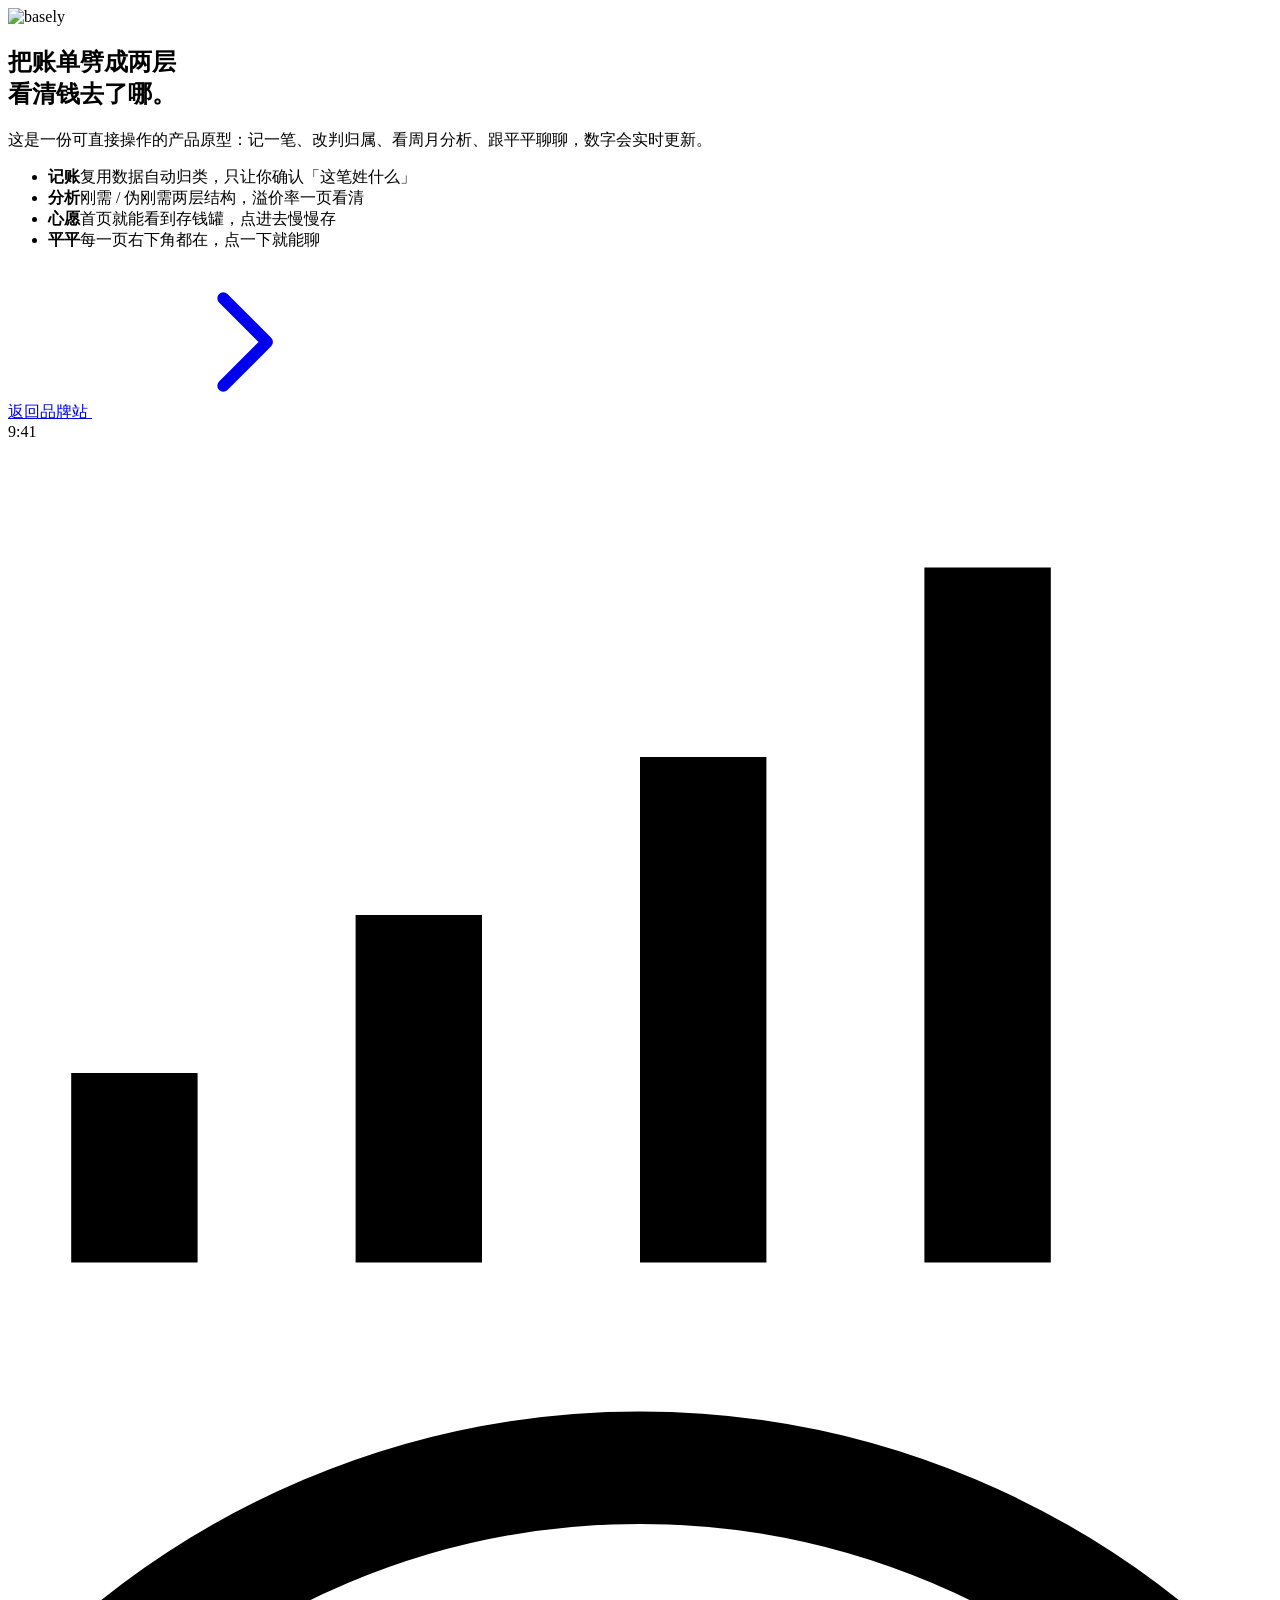
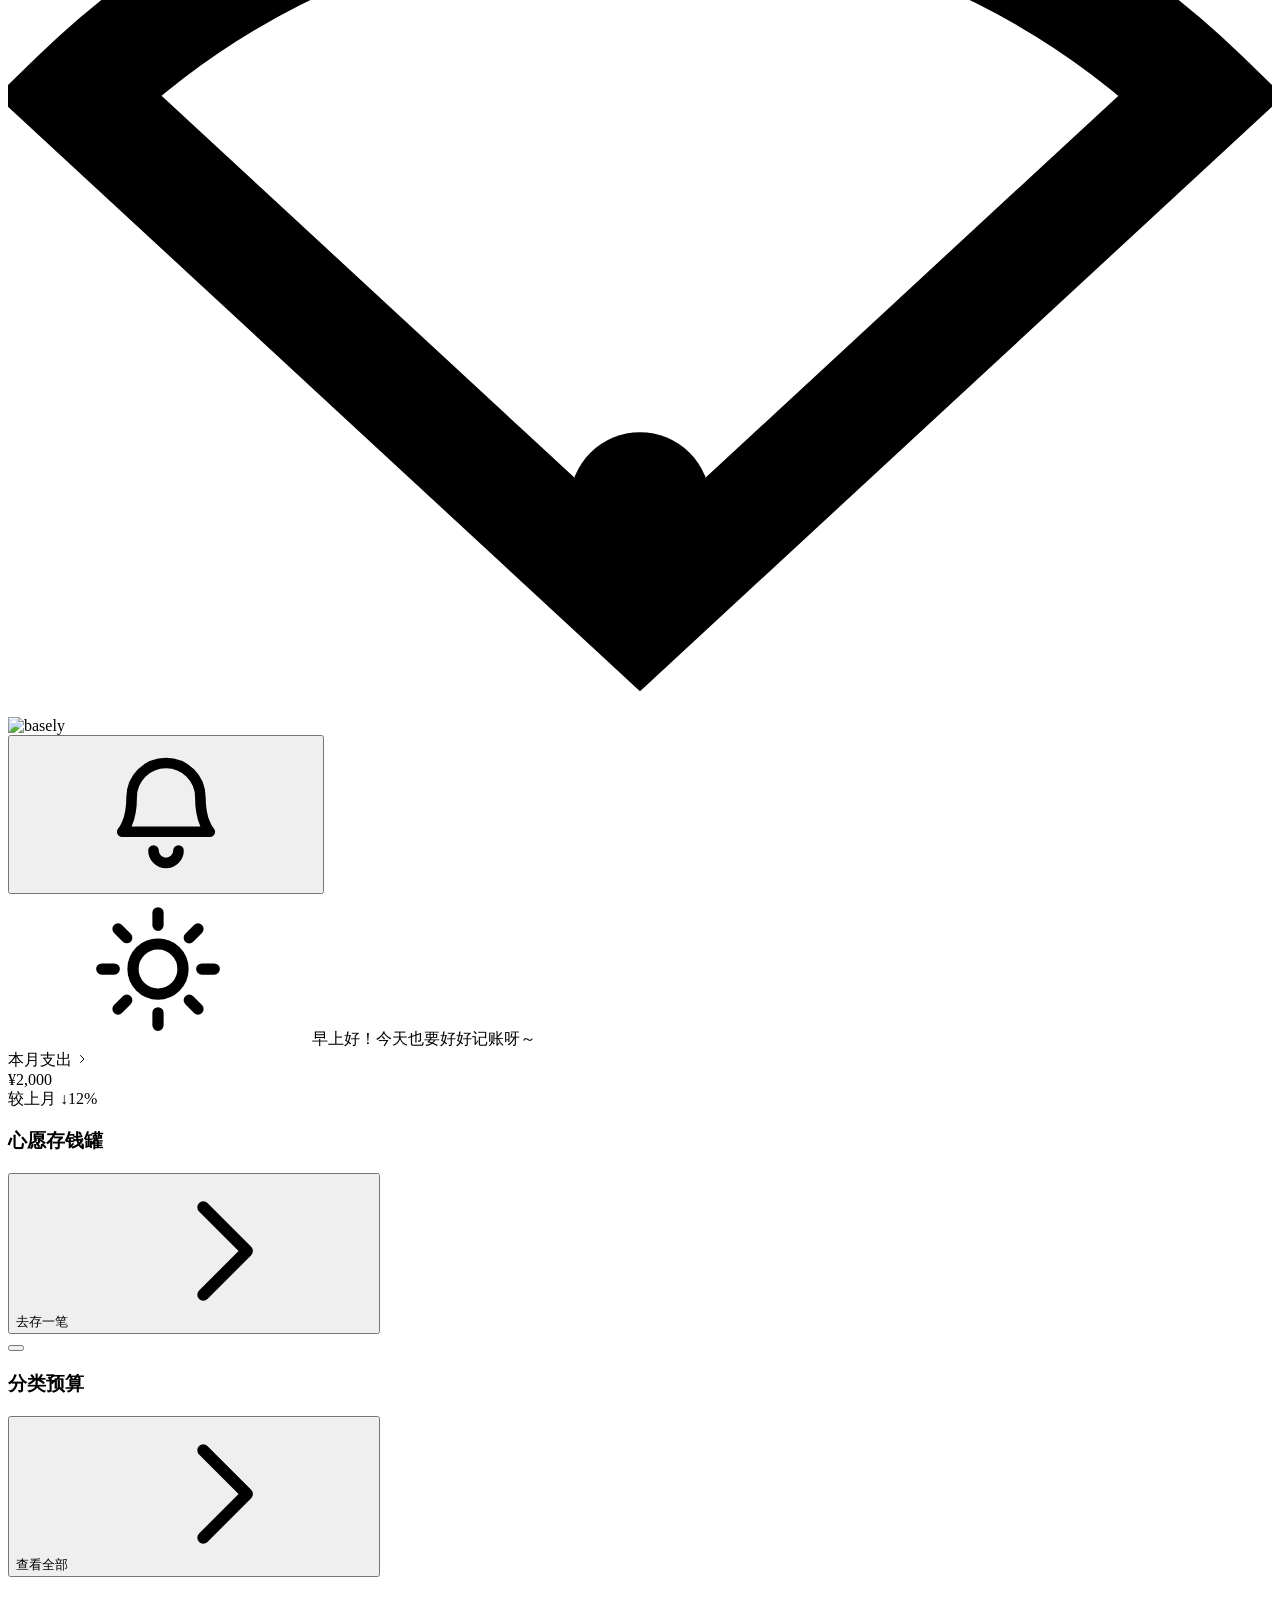
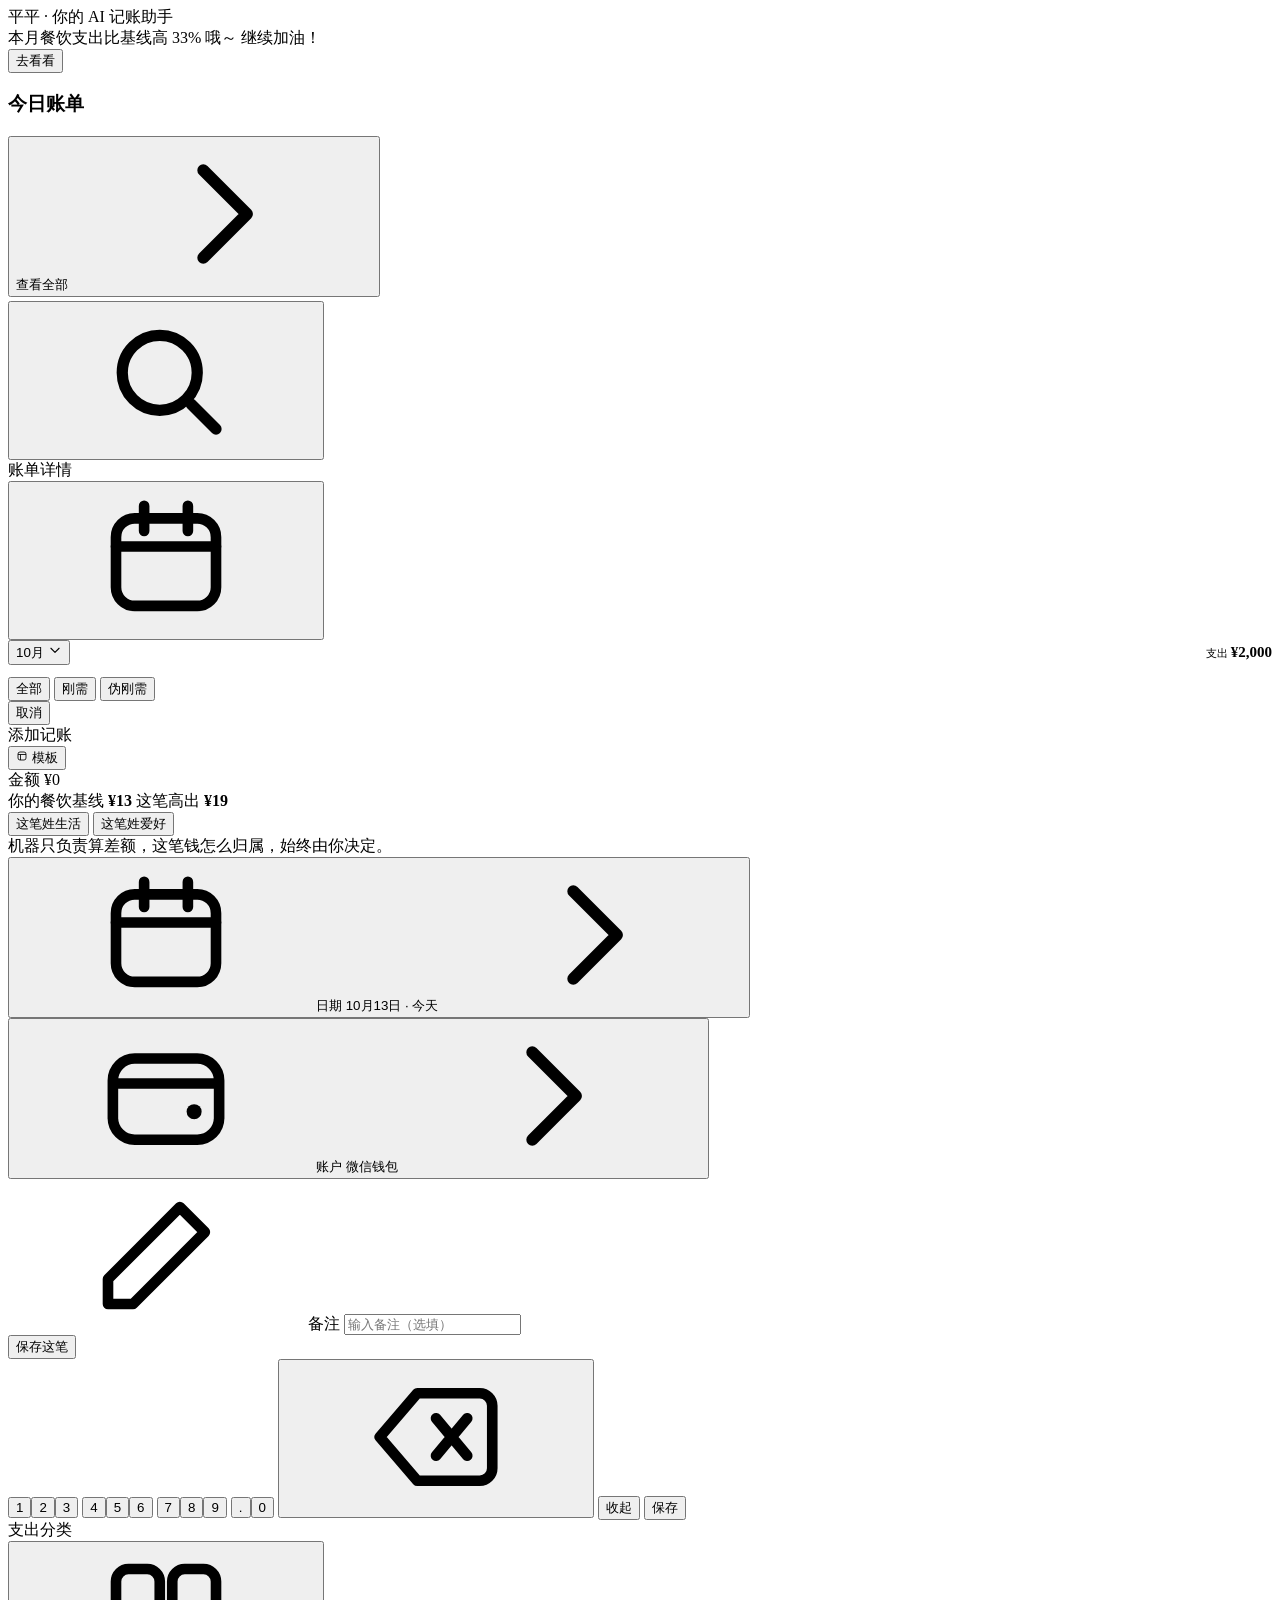
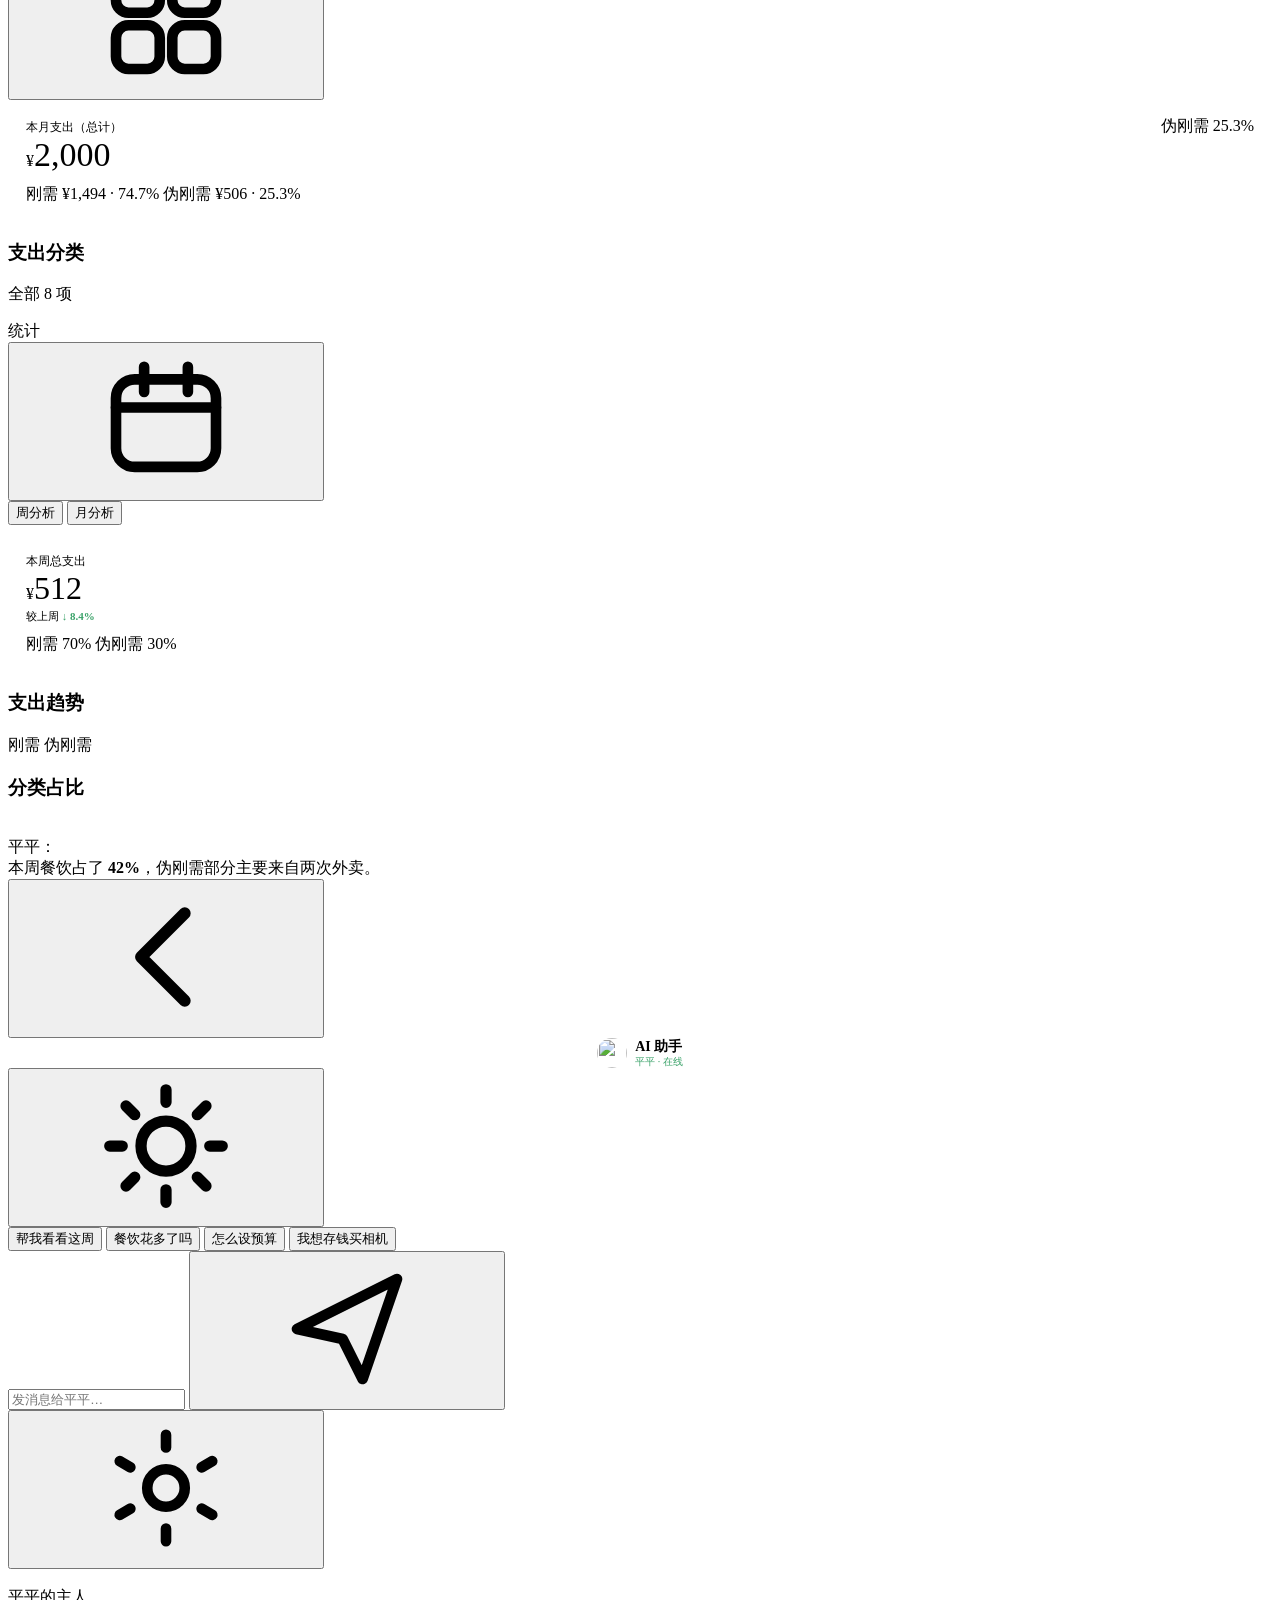
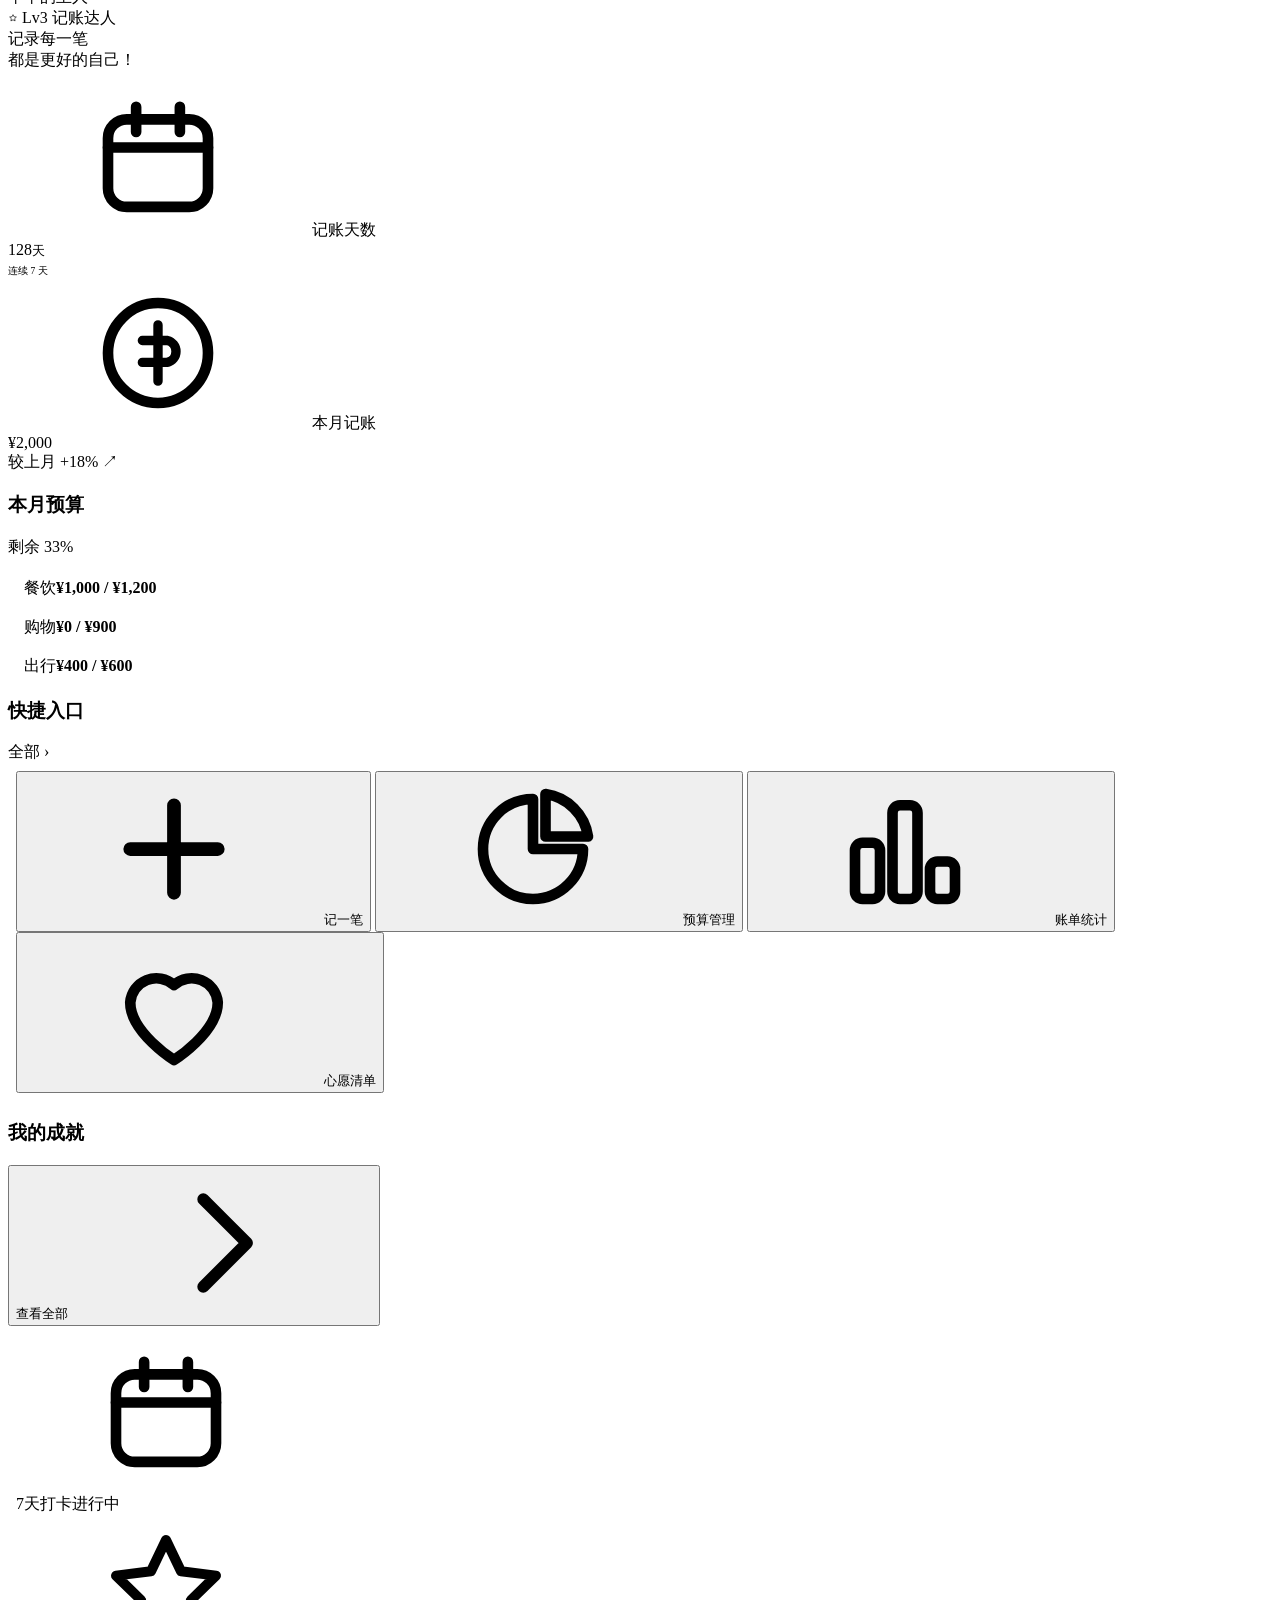
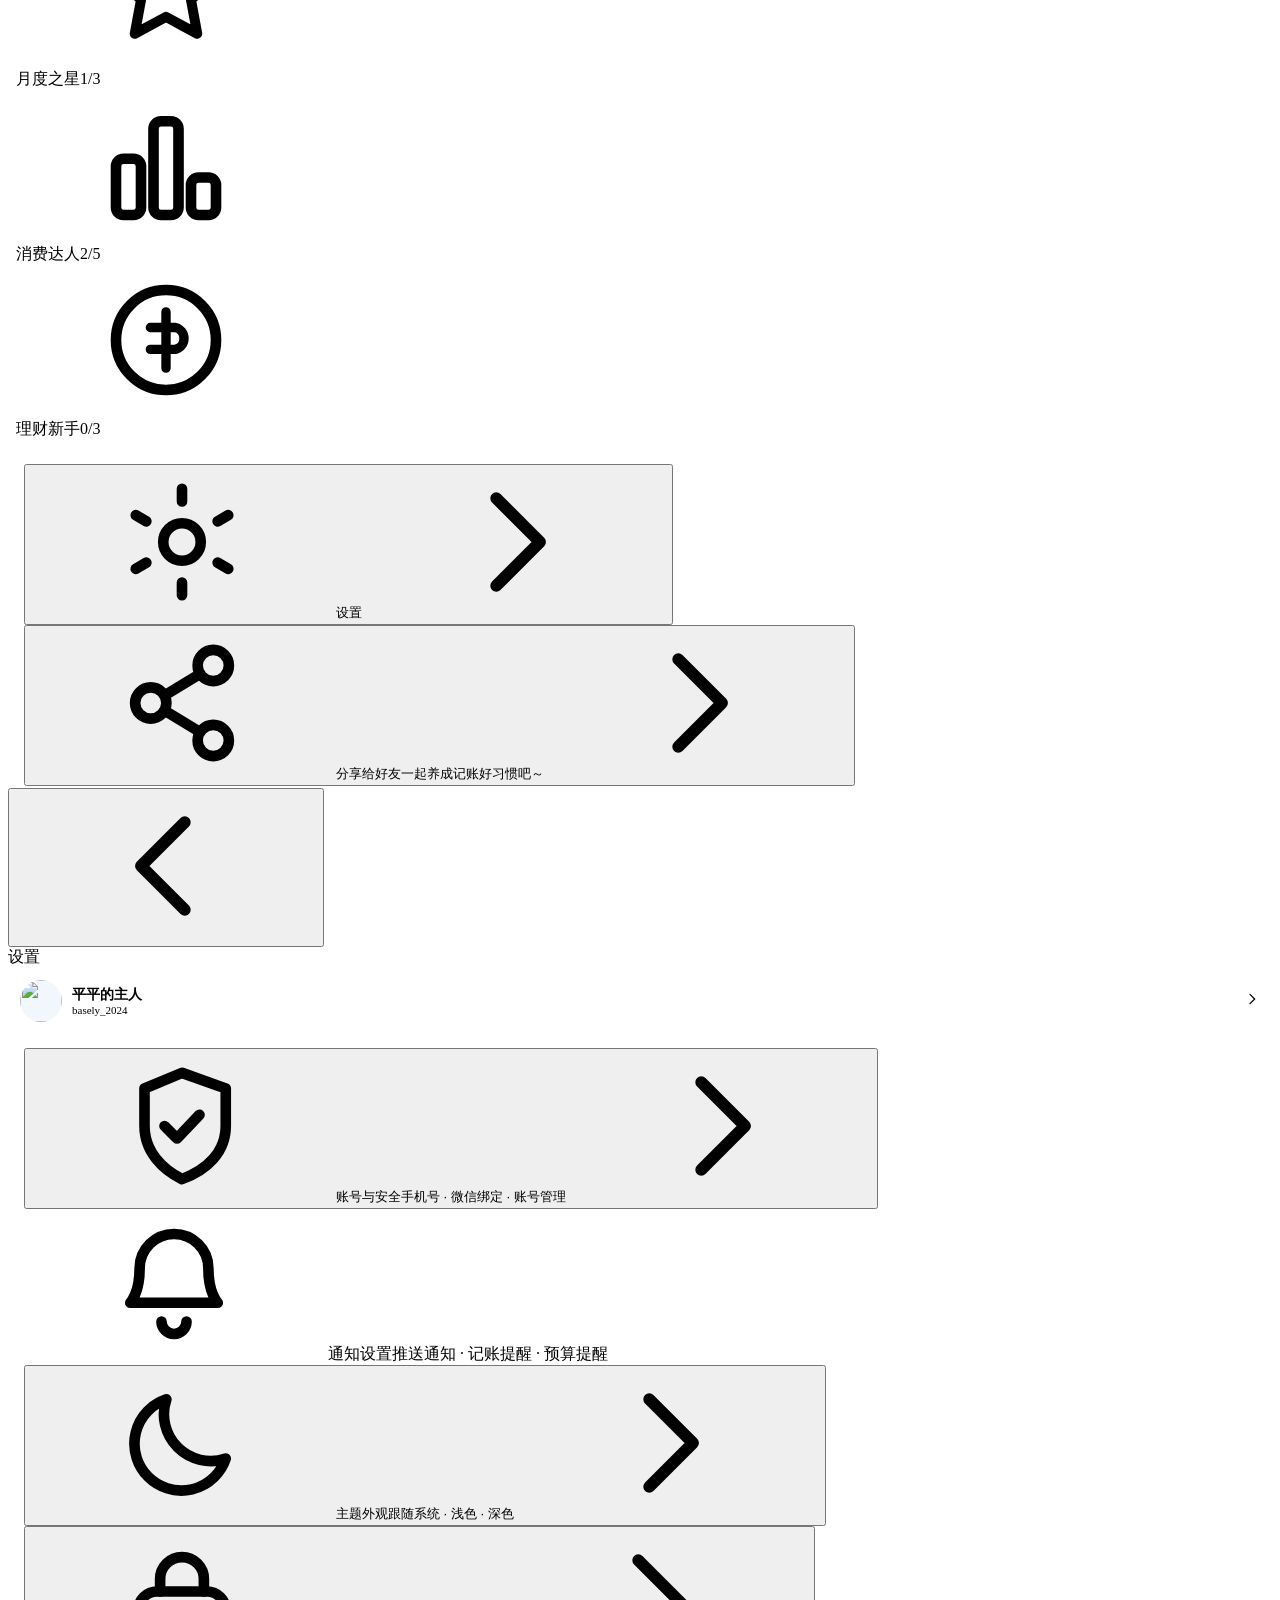
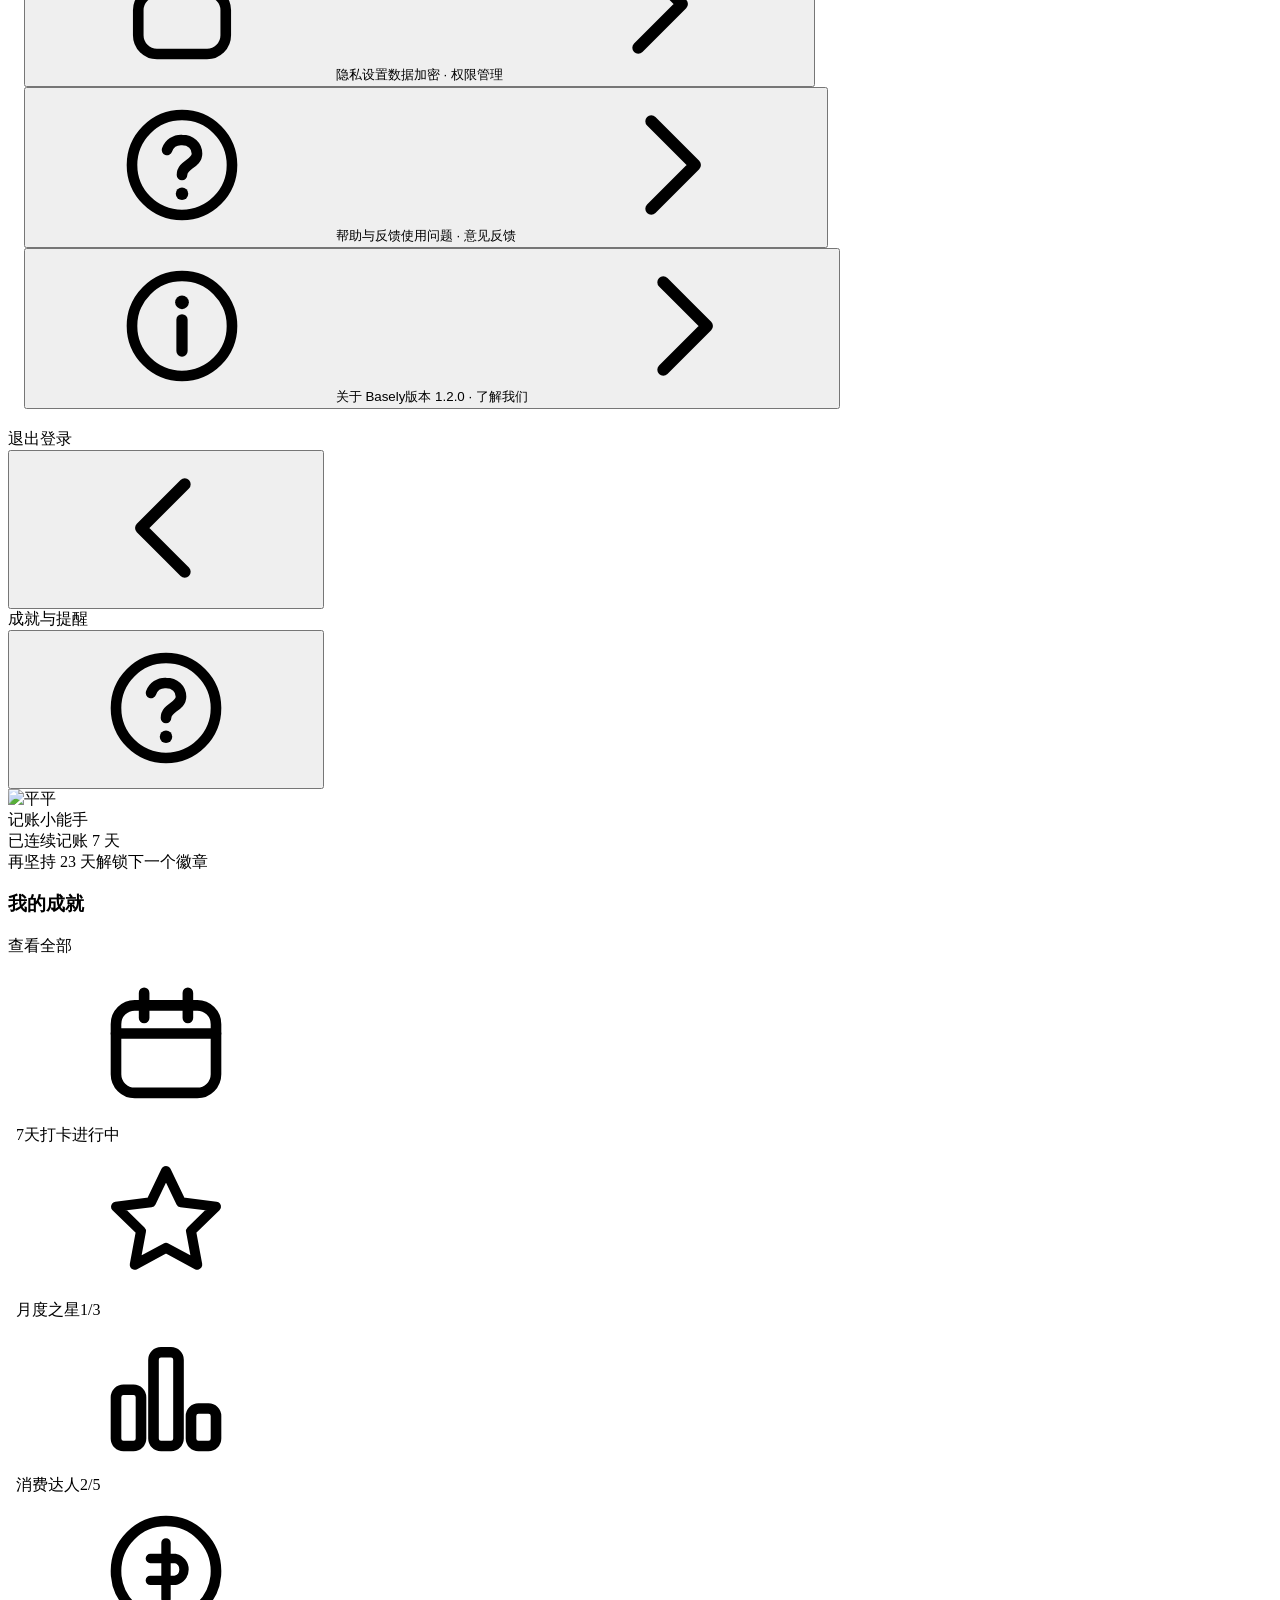
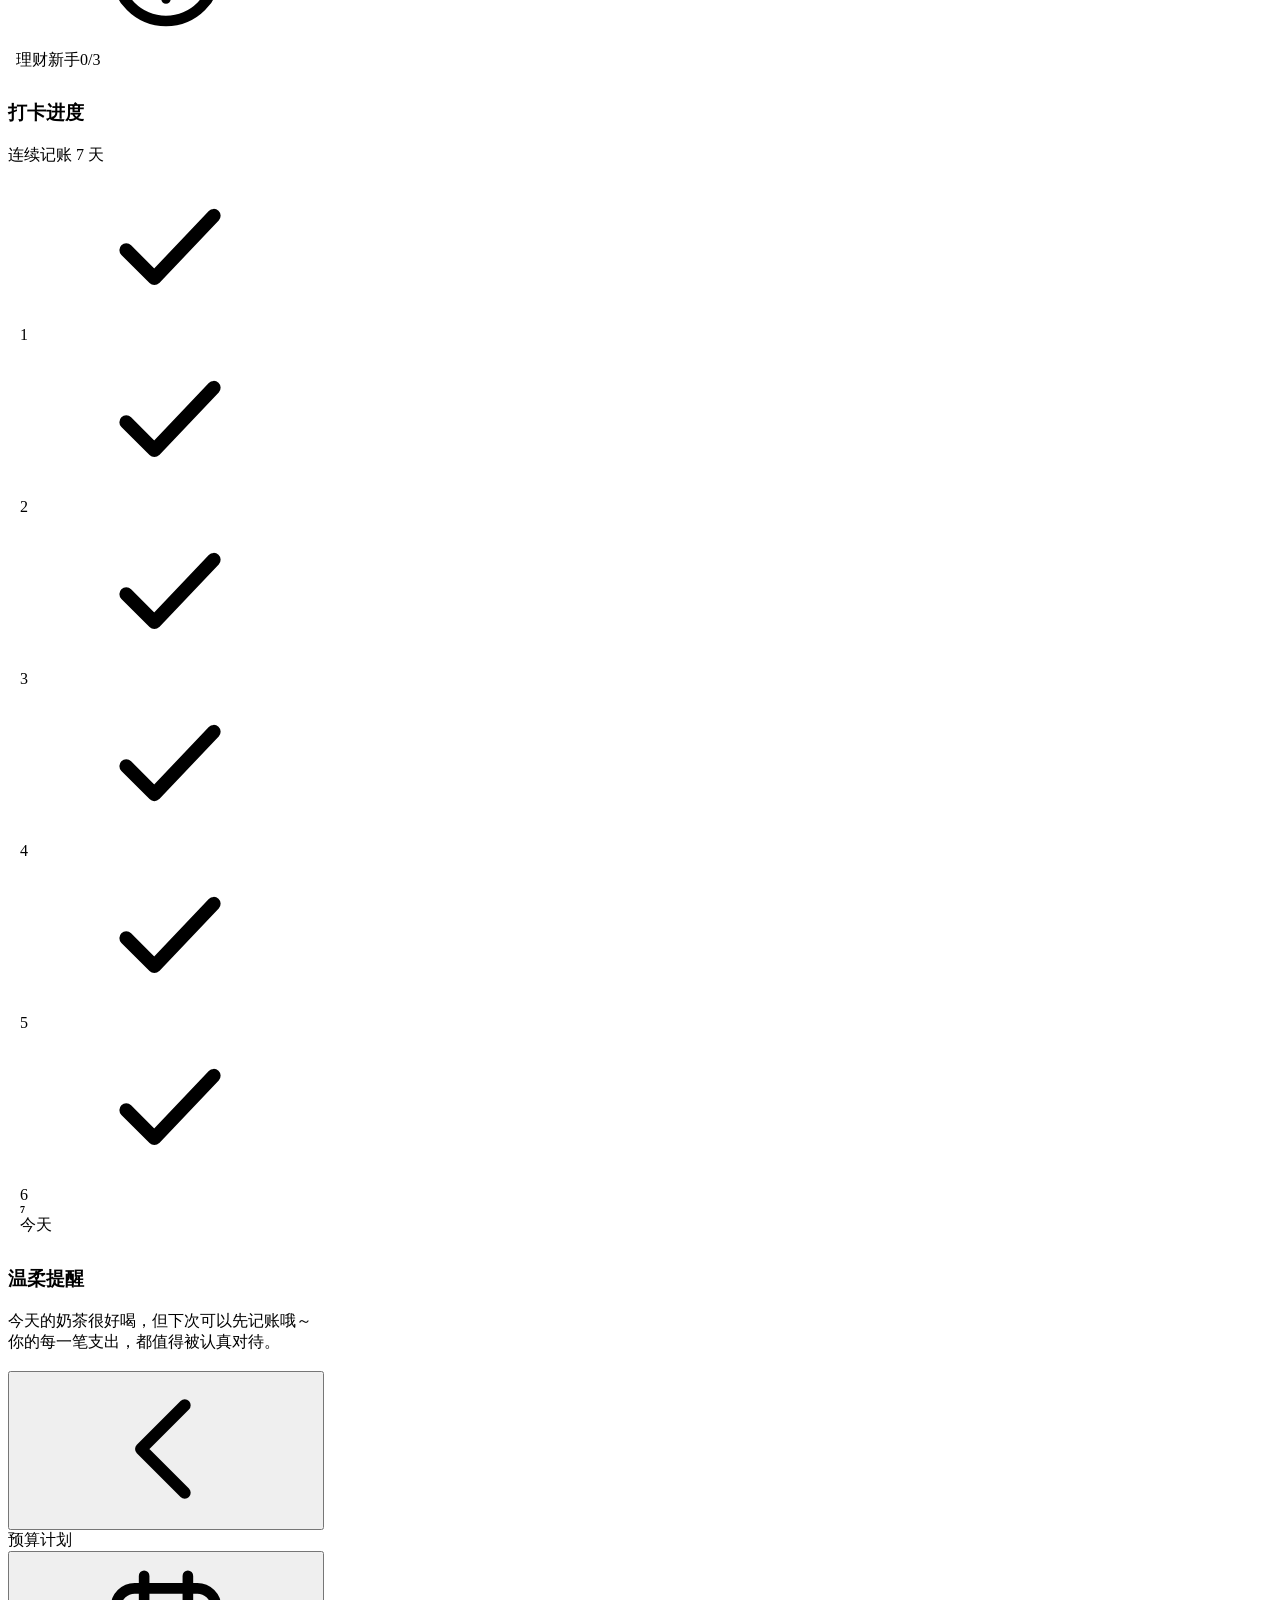
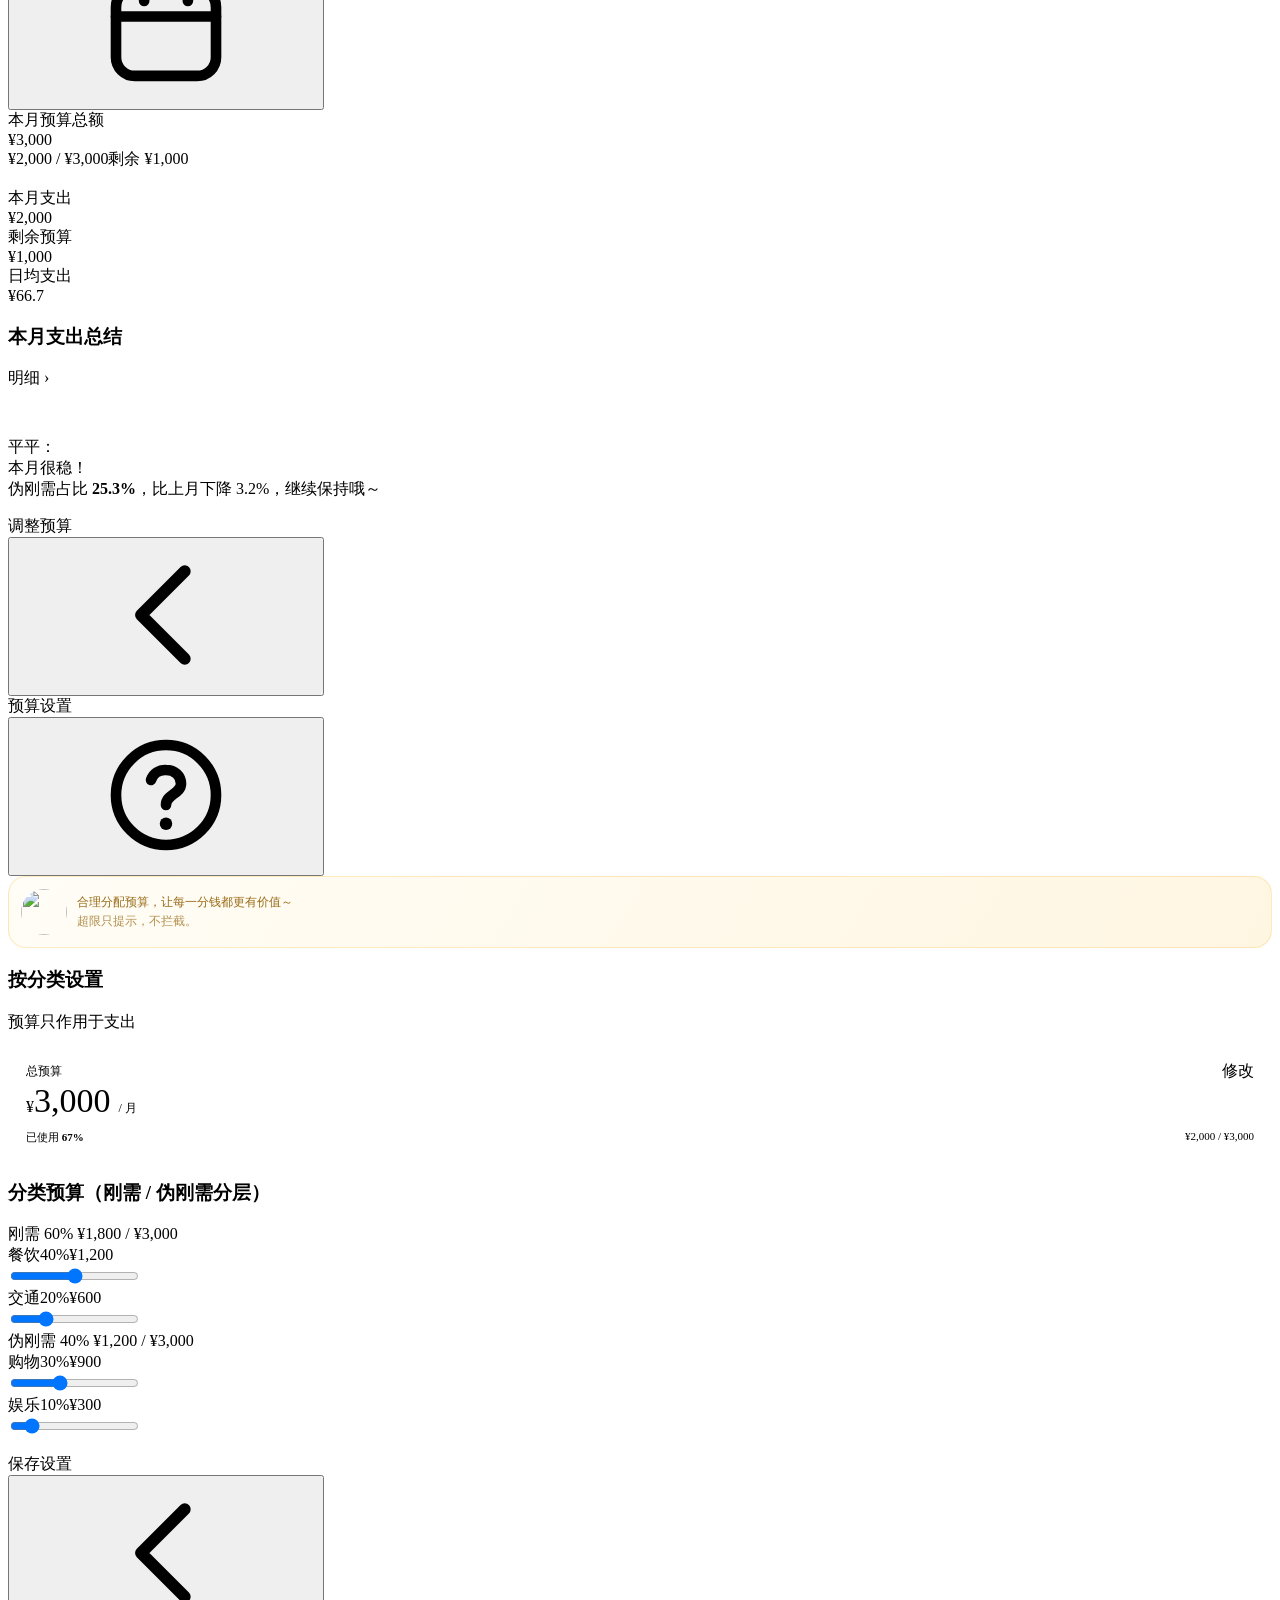
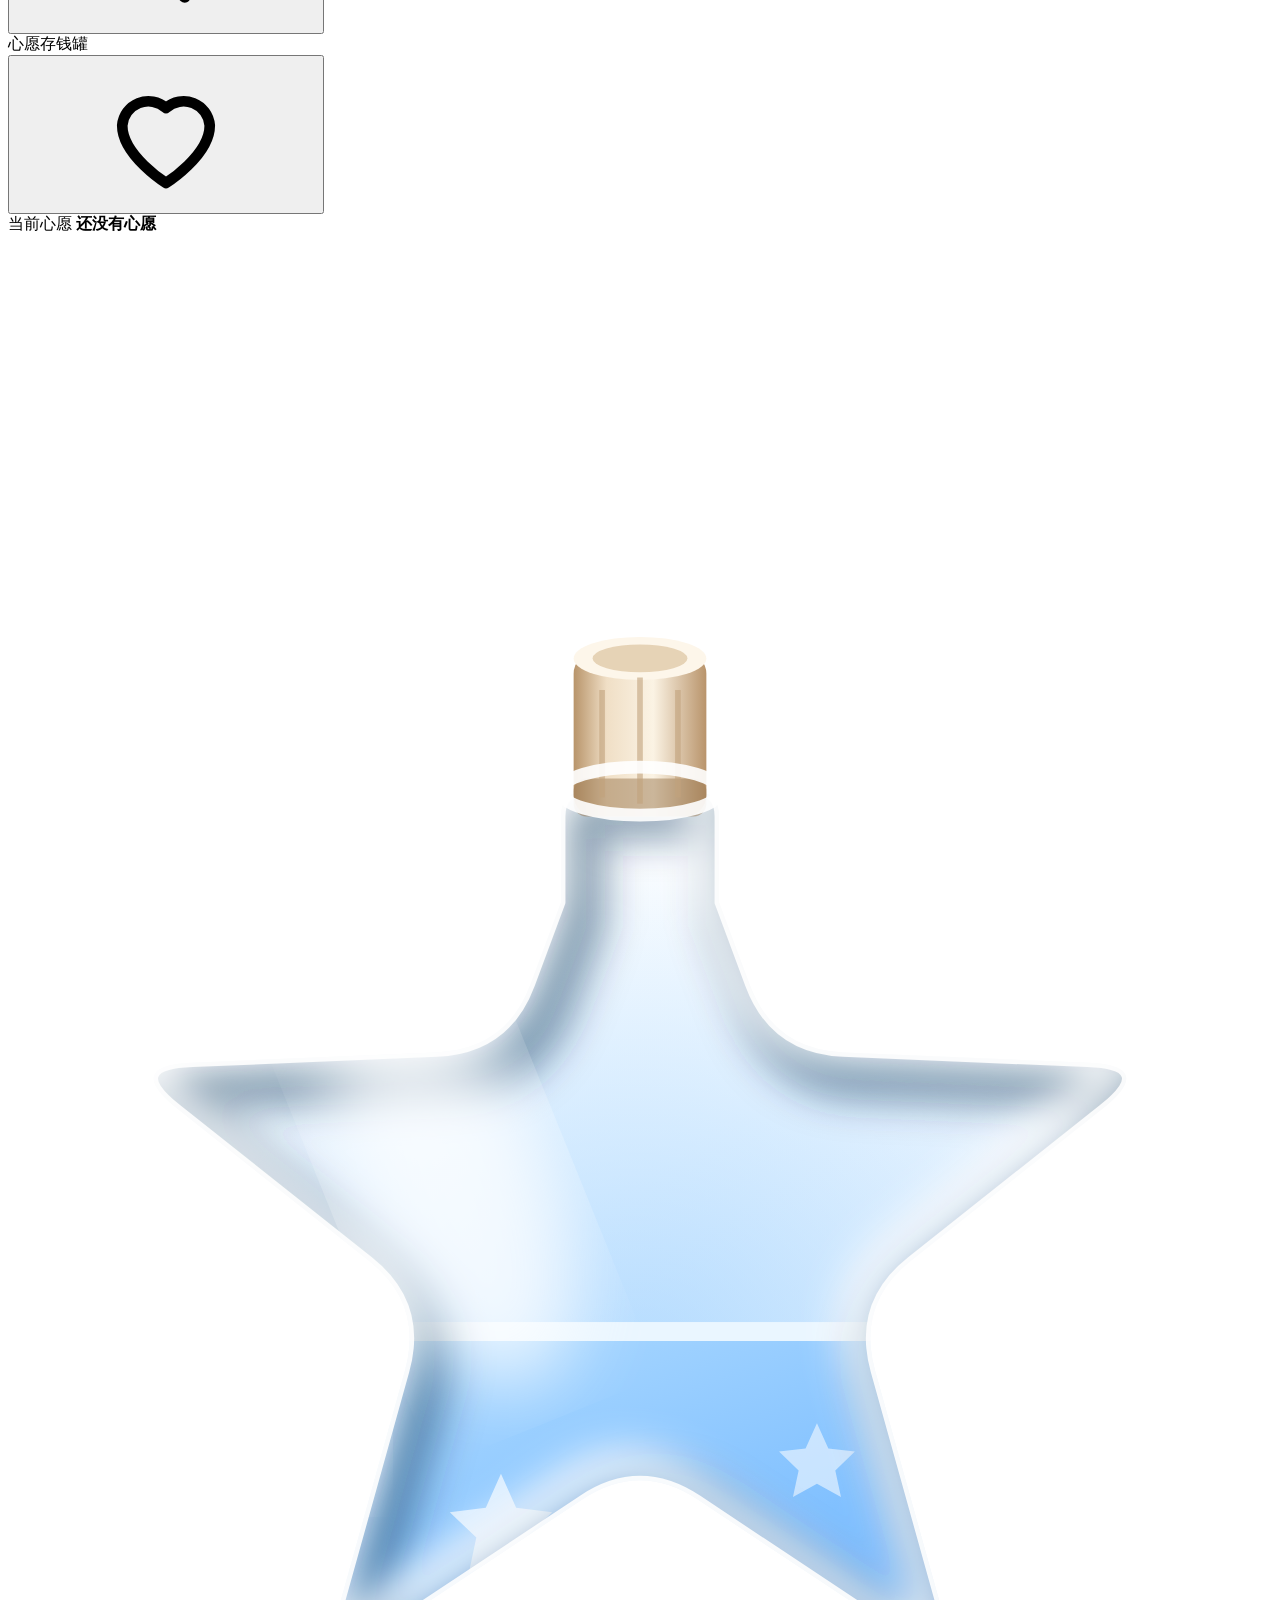
==== app.html @ 3eeb44ac "Add files via upload" ====
<!doctype html>
<html lang="zh-CN">
  <head>
    <meta charset="utf-8" />
    <meta name="viewport" content="width=device-width, initial-scale=1, viewport-fit=cover" />
    <title>Basely 基线 · App 原型</title>
    <meta name="description" content="基线 Basely —— 一款把日常开销劈成两层的辅助记账 App。为生活付费，为热爱认账。" />
    <link rel="icon" href="assets/img/favicon.png" />
    <link rel="apple-touch-icon" href="assets/img/app-icon-180.png" />
    <link rel="stylesheet" href="assets/css/tokens.css?v=13" />
    <link rel="stylesheet" href="assets/css/app.css?v=13" />
  </head>
  <body class="app-page">
    <!-- ============================== icon sprite ============================== -->
    <svg width="0" height="0" style="position: absolute" aria-hidden="true">
      <defs>
        <symbol id="i-home" viewBox="0 0 24 24"><path d="M4 10.5 12 4l8 6.5V19a1.5 1.5 0 0 1-1.5 1.5h-13A1.5 1.5 0 0 1 4 19z" fill="none" stroke="currentColor" stroke-width="1.7" stroke-linecap="round" stroke-linejoin="round"/></symbol>
        <symbol id="i-list" viewBox="0 0 24 24"><path d="M7 6h13M7 12h13M7 18h13" fill="none" stroke="currentColor" stroke-width="1.7" stroke-linecap="round"/><circle cx="4" cy="6" r="1.2" fill="currentColor"/><circle cx="4" cy="12" r="1.2" fill="currentColor"/><circle cx="4" cy="18" r="1.2" fill="currentColor"/></symbol>
        <symbol id="i-plus" viewBox="0 0 24 24"><path d="M12 5v14M5 12h14" fill="none" stroke="currentColor" stroke-width="2.2" stroke-linecap="round"/></symbol>
        <symbol id="i-chart" viewBox="0 0 24 24"><path d="M5 20V11M12 20V5M19 20v-6" fill="none" stroke="currentColor" stroke-width="1.9" stroke-linecap="round"/></symbol>
        <symbol id="i-user" viewBox="0 0 24 24"><circle cx="12" cy="8" r="3.6" fill="none" stroke="currentColor" stroke-width="1.7"/><path d="M4.8 20c1.1-3.6 3.8-5.4 7.2-5.4s6.1 1.8 7.2 5.4" fill="none" stroke="currentColor" stroke-width="1.7" stroke-linecap="round"/></symbol>
        <symbol id="i-bell" viewBox="0 0 24 24"><path d="M6.5 9.5a5.5 5.5 0 0 1 11 0c0 4 1.5 5.5 1.5 5.5H5s1.5-1.5 1.5-5.5Z" fill="none" stroke="currentColor" stroke-width="1.7" stroke-linejoin="round"/><path d="M10 18a2 2 0 0 0 4 0" fill="none" stroke="currentColor" stroke-width="1.7" stroke-linecap="round"/></symbol>
        <symbol id="i-settings" viewBox="0 0 24 24"><circle cx="12" cy="12" r="3" fill="none" stroke="currentColor" stroke-width="1.7"/><path d="M12 3.5v2M12 18.5v2M4.6 7.7l1.7 1M17.7 15.3l1.7 1M4.6 16.3l1.7-1M17.7 8.7l1.7-1" fill="none" stroke="currentColor" stroke-width="1.7" stroke-linecap="round"/></symbol>
        <symbol id="i-calendar" viewBox="0 0 24 24"><rect x="4" y="5.5" width="16" height="14" rx="3" fill="none" stroke="currentColor" stroke-width="1.7"/><path d="M4 10h16M8.5 3.5v4M15.5 3.5v4" fill="none" stroke="currentColor" stroke-width="1.7" stroke-linecap="round"/></symbol>
        <symbol id="i-search" viewBox="0 0 24 24"><circle cx="11" cy="11" r="6" fill="none" stroke="currentColor" stroke-width="1.8"/><path d="m16 16 4 4" fill="none" stroke="currentColor" stroke-width="1.8" stroke-linecap="round"/></symbol>
        <symbol id="i-chevron-right" viewBox="0 0 24 24"><path d="m9 5 7 7-7 7" fill="none" stroke="currentColor" stroke-width="1.9" stroke-linecap="round" stroke-linejoin="round"/></symbol>
        <symbol id="i-chevron-left" viewBox="0 0 24 24"><path d="m15 5-7 7 7 7" fill="none" stroke="currentColor" stroke-width="1.9" stroke-linecap="round" stroke-linejoin="round"/></symbol>
        <symbol id="i-chevron-down" viewBox="0 0 24 24"><path d="m5 9 7 7 7-7" fill="none" stroke="currentColor" stroke-width="1.9" stroke-linecap="round" stroke-linejoin="round"/></symbol>
        <symbol id="i-check" viewBox="0 0 24 24"><path d="m5 12.5 4.5 4.5L19 7" fill="none" stroke="currentColor" stroke-width="2.2" stroke-linecap="round" stroke-linejoin="round"/></symbol>
        <symbol id="i-close" viewBox="0 0 24 24"><path d="M6 6l12 12M18 6 6 18" fill="none" stroke="currentColor" stroke-width="2" stroke-linecap="round"/></symbol>
        <symbol id="i-backspace" viewBox="0 0 24 24"><path d="M9 5h10a2 2 0 0 1 2 2v10a2 2 0 0 1-2 2H9l-6-7 6-7Z" fill="none" stroke="currentColor" stroke-width="1.7" stroke-linejoin="round"/><path d="m12 9 5 6M17 9l-5 6" fill="none" stroke="currentColor" stroke-width="1.7" stroke-linecap="round"/></symbol>
        <symbol id="i-send" viewBox="0 0 24 24"><path d="M4 12 20 4l-5.5 16-3.2-6.4L4 12Z" fill="none" stroke="currentColor" stroke-width="1.7" stroke-linejoin="round"/></symbol>
        <symbol id="i-sun" viewBox="0 0 24 24"><circle cx="12" cy="12" r="4" fill="none" stroke="currentColor" stroke-width="1.8"/><path d="M12 3v2M12 19v2M3 12h2M19 12h2M5.6 5.6l1.4 1.4M17 17l1.4 1.4M5.6 18.4 7 17M17 7l1.4-1.4" fill="none" stroke="currentColor" stroke-width="1.8" stroke-linecap="round"/></symbol>
        <symbol id="i-star" viewBox="0 0 24 24"><path d="m12 4 2.4 5 5.6.7-4 3.9 1 5.4-5-2.7-5 2.7 1-5.4-4-3.9L9.6 9 12 4Z" fill="none" stroke="currentColor" stroke-width="1.6" stroke-linejoin="round"/></symbol>
        <symbol id="i-pen" viewBox="0 0 24 24"><path d="M15.5 4.5 19.5 8.5 8 20H4v-4L15.5 4.5Z" fill="none" stroke="currentColor" stroke-width="1.7" stroke-linejoin="round"/></symbol>
        <symbol id="i-pie" viewBox="0 0 24 24"><path d="M12 4a8 8 0 1 0 8 8h-8V4Z" fill="none" stroke="currentColor" stroke-width="1.7" stroke-linejoin="round"/><path d="M14 3.2A8 8 0 0 1 20.8 10H14V3.2Z" fill="none" stroke="currentColor" stroke-width="1.7" stroke-linejoin="round"/></symbol>
        <symbol id="i-bars" viewBox="0 0 24 24"><rect x="4" y="11" width="4" height="9" rx="1.2" fill="none" stroke="currentColor" stroke-width="1.7"/><rect x="10" y="5" width="4" height="15" rx="1.2" fill="none" stroke="currentColor" stroke-width="1.7"/><rect x="16" y="14" width="4" height="6" rx="1.2" fill="none" stroke="currentColor" stroke-width="1.7"/></symbol>
        <symbol id="i-heart" viewBox="0 0 24 24"><path d="M12 20s-7-4.4-7-9.2A4.2 4.2 0 0 1 12 8a4.2 4.2 0 0 1 7 2.8C19 15.6 12 20 12 20Z" fill="none" stroke="currentColor" stroke-width="1.7" stroke-linejoin="round"/></symbol>
        <symbol id="i-target" viewBox="0 0 24 24"><circle cx="12" cy="12" r="8" fill="none" stroke="currentColor" stroke-width="1.7"/><circle cx="12" cy="12" r="4" fill="none" stroke="currentColor" stroke-width="1.7"/><circle cx="12" cy="12" r="1" fill="currentColor"/></symbol>
        <symbol id="i-wallet" viewBox="0 0 24 24"><rect x="3.5" y="6" width="17" height="13" rx="3.5" fill="none" stroke="currentColor" stroke-width="1.7"/><path d="M3.5 10h17" fill="none" stroke="currentColor" stroke-width="1.7"/><circle cx="16.5" cy="14.5" r="1.2" fill="currentColor"/></symbol>
        <symbol id="i-sparkle" viewBox="0 0 24 24"><path d="M12 3.5 13.5 9l5.5 1.5-5.5 1.5L12 17.5 10.5 12 5 10.5 10.5 9 12 3.5Z" fill="none" stroke="currentColor" stroke-width="1.6" stroke-linejoin="round"/></symbol>
        <symbol id="i-shield" viewBox="0 0 24 24"><path d="M12 3.5 19 6v6c0 4.2-3 7-7 8.5C9 19 6 16.2 6 12V6l6-2.5Z" fill="none" stroke="currentColor" stroke-width="1.7" stroke-linejoin="round"/><path d="m9.2 12 2 2 3.6-3.8" fill="none" stroke="currentColor" stroke-width="1.7" stroke-linecap="round" stroke-linejoin="round"/></symbol>
        <symbol id="i-share" viewBox="0 0 24 24"><circle cx="17" cy="6" r="2.5" fill="none" stroke="currentColor" stroke-width="1.7"/><circle cx="7" cy="12" r="2.5" fill="none" stroke="currentColor" stroke-width="1.7"/><circle cx="17" cy="18" r="2.5" fill="none" stroke="currentColor" stroke-width="1.7"/><path d="m9.2 10.8 5.6-3.4M9.2 13.2l5.6 3.4" fill="none" stroke="currentColor" stroke-width="1.7" stroke-linecap="round"/></symbol>
        <symbol id="i-help" viewBox="0 0 24 24"><circle cx="12" cy="12" r="8" fill="none" stroke="currentColor" stroke-width="1.7"/><path d="M9.6 9.6A2.4 2.4 0 0 1 12 8c1.4 0 2.4.9 2.4 2.2 0 1.6-2.4 1.7-2.4 3.4" fill="none" stroke="currentColor" stroke-width="1.7" stroke-linecap="round"/><circle cx="12" cy="16.6" r="1" fill="currentColor"/></symbol>
        <symbol id="i-info" viewBox="0 0 24 24"><circle cx="12" cy="12" r="8" fill="none" stroke="currentColor" stroke-width="1.7"/><path d="M12 11v5" fill="none" stroke="currentColor" stroke-width="1.8" stroke-linecap="round"/><circle cx="12" cy="8.2" r="1.1" fill="currentColor"/></symbol>
        <symbol id="i-moon" viewBox="0 0 24 24"><path d="M19 14.5A7.5 7.5 0 0 1 9.5 5a7.5 7.5 0 1 0 9.5 9.5Z" fill="none" stroke="currentColor" stroke-width="1.7" stroke-linejoin="round"/></symbol>
        <symbol id="i-lock" viewBox="0 0 24 24"><rect x="5" y="10" width="14" height="10" rx="3" fill="none" stroke="currentColor" stroke-width="1.7"/><path d="M8.5 10V8a3.5 3.5 0 0 1 7 0v2" fill="none" stroke="currentColor" stroke-width="1.7" stroke-linecap="round"/></symbol>
        <symbol id="i-logout" viewBox="0 0 24 24"><path d="M14 5H7a2 2 0 0 0-2 2v10a2 2 0 0 0 2 2h7" fill="none" stroke="currentColor" stroke-width="1.7" stroke-linecap="round"/><path d="M17 8.5 20.5 12 17 15.5M11 12h9.5" fill="none" stroke="currentColor" stroke-width="1.7" stroke-linecap="round" stroke-linejoin="round"/></symbol>
        <symbol id="i-trophy" viewBox="0 0 24 24"><path d="M8 4h8v4a4 4 0 0 1-8 0V4Z" fill="none" stroke="currentColor" stroke-width="1.7" stroke-linejoin="round"/><path d="M8 5H5.5v1.5A3.5 3.5 0 0 0 9 10M16 5h2.5v1.5A3.5 3.5 0 0 1 15 10M12 12v5M8.5 20h7l-.8-2.5h-5.4L8.5 20Z" fill="none" stroke="currentColor" stroke-width="1.7" stroke-linecap="round" stroke-linejoin="round"/></symbol>
        <symbol id="i-flame" viewBox="0 0 24 24"><path d="M12 3s5 4 5 9a5 5 0 0 1-10 0c0-2 1-3.5 2-4.5 0 2 1 3 2 3s1-4 1-7.5Z" fill="none" stroke="currentColor" stroke-width="1.7" stroke-linejoin="round"/></symbol>
        <symbol id="i-coin" viewBox="0 0 24 24"><circle cx="12" cy="12" r="8" fill="none" stroke="currentColor" stroke-width="1.7"/><path d="M12 7.5v9M9.5 10h4a1.8 1.8 0 0 1 0 3.5h-4M9.5 13.5h4" fill="none" stroke="currentColor" stroke-width="1.5" stroke-linecap="round"/></symbol>
        <symbol id="i-gift" viewBox="0 0 24 24"><rect x="4" y="9" width="16" height="11" rx="2" fill="none" stroke="currentColor" stroke-width="1.7"/><path d="M4 13h16M12 9v11" fill="none" stroke="currentColor" stroke-width="1.7"/><path d="M12 9C10 9 8 8.2 8 6.5A2 2 0 0 1 12 6a2 2 0 0 1 4 .5C16 8.2 14 9 12 9Z" fill="none" stroke="currentColor" stroke-width="1.7"/></symbol>
        <symbol id="i-arrow-up" viewBox="0 0 24 24"><path d="M12 19V6M6.5 11.5 12 6l5.5 5.5" fill="none" stroke="currentColor" stroke-width="1.9" stroke-linecap="round" stroke-linejoin="round"/></symbol>
        <symbol id="i-grid" viewBox="0 0 24 24"><rect x="4" y="4" width="7" height="7" rx="2" fill="none" stroke="currentColor" stroke-width="1.7"/><rect x="13" y="4" width="7" height="7" rx="2" fill="none" stroke="currentColor" stroke-width="1.7"/><rect x="4" y="13" width="7" height="7" rx="2" fill="none" stroke="currentColor" stroke-width="1.7"/><rect x="13" y="13" width="7" height="7" rx="2" fill="none" stroke="currentColor" stroke-width="1.7"/></symbol>
        <symbol id="i-template" viewBox="0 0 24 24"><rect x="4" y="4" width="16" height="16" rx="4" fill="none" stroke="currentColor" stroke-width="1.7"/><path d="M4 9h16M9 9v11" fill="none" stroke="currentColor" stroke-width="1.7"/></symbol>
        <symbol id="i-dots" viewBox="0 0 24 24"><circle cx="6" cy="12" r="1.6" fill="currentColor"/><circle cx="12" cy="12" r="1.6" fill="currentColor"/><circle cx="18" cy="12" r="1.6" fill="currentColor"/></symbol>
        <symbol id="i-jar" viewBox="0 0 24 24"><path d="M7 7h10l1 3v9a2 2 0 0 1-2 2H8a2 2 0 0 1-2-2V10l1-3Z" fill="none" stroke="currentColor" stroke-width="1.7" stroke-linejoin="round"/><path d="M6 13h12" fill="none" stroke="currentColor" stroke-width="1.7"/><path d="M9 4h6" fill="none" stroke="currentColor" stroke-width="1.7" stroke-linecap="round"/></symbol>
        <symbol id="i-chat" viewBox="0 0 24 24"><path d="M20 12a7.5 7.5 0 0 1-7.5 7.5H8L4 22v-5.4A7.5 7.5 0 0 1 12.5 4.5 7.5 7.5 0 0 1 20 12Z" fill="none" stroke="currentColor" stroke-width="1.7" stroke-linejoin="round"/></symbol>
      </defs>
    </svg>

    <div class="stage-wrap">
      <div class="stage" id="stage">
      <aside class="stage-side">
        <img class="side-logo" src="assets/img/logo-lockup.png" alt="basely" />
        <h1>把账单劈成两层<br />看清钱去了哪。</h1>
        <p>
          这是一份可直接操作的产品原型：记一笔、改判归属、看周月分析、跟平平聊聊，数字会实时更新。
        </p>
        <ul class="side-list">
          <li><b>记账</b><span>复用数据自动归类，只让你确认「这笔姓什么」</span></li>
          <li><b>分析</b><span>刚需 / 伪刚需两层结构，溢价率一页看清</span></li>
          <li><b>心愿</b><span>首页就能看到存钱罐，点进去慢慢存</span></li>
          <li><b>平平</b><span>每一页右下角都在，点一下就能聊</span></li>
        </ul>
        <a class="side-link" href="index.html">
          返回品牌站
          <svg><use href="#i-chevron-right" /></svg>
        </a>
      </aside>

      <div class="phone">
        <div class="device">
          <div class="statusbar">
            <span>9:41</span>
            <span class="sb-right">
              <svg viewBox="0 0 20 14" fill="none"><path d="M1 10h2v3H1zM5.5 7.5h2V13h-2zM10 5h2v8h-2zM14.5 2h2v11h-2z" fill="currentColor"/></svg>
              <svg viewBox="0 0 18 14" fill="none"><path d="M9 12.6 1 5.2A11.5 11.5 0 0 1 17 5.2L9 12.6Z" fill="none" stroke="currentColor" stroke-width="1.6"/><circle cx="9" cy="11" r="1" fill="currentColor"/></svg>
              <span class="battery"></span>
            </span>
          </div>

          <div class="app" id="app" data-view="home">
            <div class="views" id="views">
              <!-- ============================ 首页 ============================ -->
              <section class="view active" id="v-home" data-view="home">
                <div class="app-head">
                  <img class="logo" src="assets/img/logo-lockup.png" alt="basely" />
                  <div class="head-actions">
                    <button class="icon-btn" data-act="toast" data-msg="暂无新提醒，平平会替你盯着预算 🙂">
                      <svg><use href="#i-bell" /></svg>
                    </button>
                  </div>
                </div>
                <div class="greet">
                  <svg class="sun"><use href="#i-sun" /></svg>
                  <span id="greet-text">早上好！今天也要好好记账呀～</span>
                </div>

                <div class="pad">
                  <div class="card total-card" data-go="charts">
                    <div class="total-top">
                      <div>
                        <div class="label">本月支出 <svg width="12" height="12" style="color: var(--ink-4)"><use href="#i-chevron-right" /></svg></div>
                        <div class="total-amount"><span class="cur">¥</span><span class="v" id="home-total">2,000</span></div>
                      </div>
                      <span class="chip green" id="home-delta">较上月 ↓12%</span>
                    </div>
                    <div class="total-meta" id="home-meta"></div>
                    <div class="stack">
                      <div class="stack-bar"><i class="need" style="width: 74.7%"></i><i class="want" style="width: 25.3%"></i></div>
                      <div class="legend" id="home-legend"></div>
                    </div>
                  </div>

                  <!-- 心愿存钱罐（首页快捷模块） -->
                  <div class="sec-head">
                    <h3>心愿存钱罐</h3>
                    <button class="more" data-go="wish">去存一笔 <svg><use href="#i-chevron-right" /></svg></button>
                  </div>
                  <button class="card wish-home" data-go="wish" id="wish-home"></button>

                  <div class="sec-head">
                    <h3>分类预算</h3>
                    <button class="more" data-go="budget">查看全部 <svg><use href="#i-chevron-right" /></svg></button>
                  </div>
                  <div class="card budget-card" id="home-budgets"></div>

                  <div class="card ai-card" style="margin-top: 12px">
                    <div class="ava"><img src="assets/img/avatar-flat.png" alt="" /></div>
                    <div class="txt">
                      <div class="t">平平 · 你的 AI 记账助手</div>
                      <div class="d" id="ai-tip">本月餐饮支出比基线高 33% 哦～ 继续加油！</div>
                    </div>
                    <button class="go" data-go="ai">去看看</button>
                  </div>

                  <div class="sec-head">
                    <h3>今日账单</h3>
                    <button class="more" data-go="records">查看全部 <svg><use href="#i-chevron-right" /></svg></button>
                  </div>
                  <div class="card" style="padding: 2px 16px" id="home-today"></div>
                </div>
              </section>

              <!-- ============================ 账单 ============================ -->
              <section class="view" id="v-records" data-view="records">
                <div class="nav-head">
                  <button class="nav-btn" data-act="toast" data-msg="按类目 / 金额 / 时间筛选"><svg><use href="#i-search" /></svg></button>
                  <div class="title">账单详情</div>
                  <button class="nav-btn" data-act="toast" data-msg="10 月 1 日 — 10 月 31 日"><svg><use href="#i-calendar" /></svg></button>
                </div>
                <div class="pad">
                  <div style="display: flex; align-items: center; justify-content: space-between">
                    <button class="month-chip" data-act="toast" data-msg="切换月份">
                      10月 <svg width="14" height="14"><use href="#i-chevron-down" /></svg>
                    </button>
                    <div style="font-size: 11px; color: var(--ink-3)">
                      支出 <b class="num" style="color: var(--navy); font-size: 15px">¥2,000</b>
                    </div>
                  </div>
                  <div class="seg filter" id="rec-filter" style="margin-top: 12px">
                    <button class="on" data-filter="all">全部</button>
                    <button data-filter="need">刚需</button>
                    <button data-filter="want">伪刚需</button>
                  </div>
                  <div id="rec-list"></div>
                </div>
              </section>

              <!-- ============================ 添加记账 ============================ -->
              <section class="view no-tab" id="v-add" data-view="add">
                <div class="add-head">
                  <button class="nav-btn text" data-act="close-add">取消</button>
                  <div class="t">添加记账</div>
                  <button class="chip" data-act="toast" data-msg="已套用「工作午餐 ¥32」模板"><svg width="12" height="12"><use href="#i-template" /></svg> 模板</button>
                </div>
                <div class="pad add-pad" id="add-pad">
                  <div class="add-cats" id="add-cats"></div>

                  <div class="amount-line" id="amount-line">
                    <span class="lbl">金额</span>
                    <span class="val zero" id="add-amount"><span class="u">¥</span>0<span class="caret"></span></span>
                  </div>

                  <div class="baseline-card" id="baseline">
                    <div class="row1">
                      <span>你的餐饮基线 <b id="bl-base">¥13</b></span>
                      <span>这笔高出 <b id="bl-gap">¥19</b></span>
                    </div>
                    <div class="judge">
                      <button data-judge="need">这笔姓生活</button>
                      <button data-judge="want" class="on">这笔姓爱好</button>
                    </div>
                    <div class="hint">机器只负责算差额，这笔钱怎么归属，始终由你决定。</div>
                  </div>

                  <div class="form-rows">
                    <button class="form-row" data-pick="date">
                      <svg><use href="#i-calendar" /></svg><span>日期</span>
                      <span class="v" id="add-date">10月13日 · 今天 <svg><use href="#i-chevron-right" /></svg></span>
                    </button>
                    <button class="form-row" data-pick="account">
                      <svg><use href="#i-wallet" /></svg><span>账户</span>
                      <span class="v" id="add-account">微信钱包 <svg><use href="#i-chevron-right" /></svg></span>
                    </button>
                    <div class="form-row">
                      <svg><use href="#i-pen" /></svg><span>备注</span>
                      <input id="add-note" placeholder="输入备注（选填）" maxlength="24" />
                    </div>
                  </div>

                  <button class="btn" id="save-inline" data-act="save-record">保存这笔</button>
                </div>

                <div class="keypad" id="keypad">
                  <button data-k="1">1</button><button data-k="2">2</button><button data-k="3">3</button>
                  <button data-k="4">4</button><button data-k="5">5</button><button data-k="6">6</button>
                  <button data-k="7">7</button><button data-k="8">8</button><button data-k="9">9</button>
                  <button data-k=".">.</button><button data-k="0">0</button>
                  <button class="fn" data-k="del"><svg><use href="#i-backspace" /></svg></button>
                  <button class="fn" data-act="keypad-hide"><span class="hide-txt">收起</span></button>
                  <button class="save" data-act="save-record" style="grid-column: span 2">保存</button>
                </div>
              </section>

              <!-- ============================ 分类 ============================ -->
              <section class="view" id="v-category" data-view="category">
                <div class="nav-head">
                  <div style="width: 34px"></div>
                  <div class="title">支出分类</div>
                  <button class="nav-btn" data-act="toast" data-msg="已按金额从高到低排序"><svg><use href="#i-grid" /></svg></button>
                </div>
                <div class="pad">
                  <div class="card" style="padding: 16px 18px">
                    <div style="display: flex; align-items: baseline; justify-content: space-between">
                      <span style="font-size: 12px; color: var(--ink-2)">本月支出（总计）</span>
                      <span class="chip yellow" style="height: 20px">伪刚需 25.3%</span>
                    </div>
                    <div class="total-amount"><span class="cur">¥</span><span class="v" style="font-size: 34px">2,000</span></div>
                    <div class="stack-bar" style="margin-top: 10px"><i class="need" style="width: 74.7%"></i><i class="want" style="width: 25.3%"></i></div>
                    <div class="legend" style="justify-content: space-between; margin-top: 8px">
                      <span><i></i> 刚需 ¥1,494 · 74.7%</span>
                      <span><i class="y"></i> 伪刚需 ¥506 · 25.3%</span>
                    </div>
                  </div>
                  <div class="sec-head">
                    <h3>支出分类</h3>
                    <span class="more">全部 8 项</span>
                  </div>
                  <div class="card" style="padding: 8px 10px"><div class="cat-grid" id="cat-grid"></div></div>
                </div>
              </section>

              <!-- ============================ 图表 ============================ -->
              <section class="view" id="v-charts" data-view="charts">
                <div class="nav-head">
                  <div style="width: 34px"></div>
                  <div class="title">统计</div>
                  <button class="nav-btn" data-act="toast" data-msg="10 月 7 日 — 10 月 13 日"><svg><use href="#i-calendar" /></svg></button>
                </div>
                <div class="pad">
                  <div class="seg" id="chart-seg" style="margin-bottom: 12px">
                    <button class="on" data-range="week">周分析</button>
                    <button data-range="month">月分析</button>
                  </div>

                  <div class="card" style="padding: 16px 18px">
                    <div style="display: flex; align-items: flex-start; justify-content: space-between">
                      <div>
                        <div style="font-size: 12px; color: var(--ink-2)" id="ch-label">本周总支出</div>
                        <div class="total-amount"><span class="cur">¥</span><span class="v" style="font-size: 32px" id="ch-total">512</span></div>
                        <div style="font-size: 11px; color: var(--ink-3); margin-top: 2px">
                          较上周 <span id="ch-delta" style="color: #3aa269; font-weight: 600">↓ 8.4%</span>
                        </div>
                      </div>
                      <img src="assets/img/penguin-flat-front.png" alt="" style="width: 58px; margin-top: -4px" />
                    </div>
                    <div class="stack-bar" style="margin-top: 10px"><i class="need" id="ch-need" style="width: 70%"></i><i class="want" id="ch-want" style="width: 30%"></i></div>
                    <div class="legend" style="justify-content: space-between; margin-top: 8px">
                      <span><i></i> 刚需 <span id="ch-need-pct">70%</span></span>
                      <span><i class="y"></i> 伪刚需 <span id="ch-want-pct">30%</span></span>
                    </div>
                  </div>

                  <div class="card chart-card" style="margin-top: 12px">
                    <div class="chart-head">
                      <h3>支出趋势</h3>
                      <div class="legend"><span><i></i> 刚需</span><span><i class="y"></i> 伪刚需</span></div>
                    </div>
                    <div id="ch-trend"></div>
                  </div>

                  <div class="card chart-card" style="margin-top: 12px">
                    <div class="chart-head"><h3>分类占比</h3></div>
                    <div id="ch-donut"></div>
                  </div>

                  <div class="comment-card">
                    <img src="assets/img/penguin-face-calm.png" alt="" />
                    <div class="b" id="ch-comment">
                      <div class="nm">平平：</div>
                      本周餐饮占了 <b>42%</b>，伪刚需部分主要来自两次外卖。
                    </div>
                  </div>
                </div>
              </section>

              <!-- ============================ AI 助手 ============================ -->
              <section class="view no-tab chat-view" id="v-ai" data-view="ai">
                <div class="chat-head">
                  <div class="nav-head" style="padding-bottom: 0">
                    <button class="nav-btn" data-act="back"><svg><use href="#i-chevron-left" /></svg></button>
                    <div style="display: flex; align-items: center; gap: 8px; flex: 1; justify-content: center">
                      <div style="width: 30px; height: 30px; border-radius: 50%; overflow: hidden; background: #fff">
                        <img src="assets/img/avatar-flat.png" alt="" style="width: 100%; height: 100%; object-fit: cover" />
                      </div>
                      <div style="line-height: 1.2">
                        <div style="font-size: 14px; font-weight: 700; color: var(--navy)">AI 助手</div>
                        <div style="font-size: 10px; color: #3aa269" id="ai-status">平平 · 在线</div>
                      </div>
                    </div>
                    <button class="nav-btn" data-act="toast" data-msg="语音功能演示中"><svg><use href="#i-sun" /></svg></button>
                  </div>
                </div>
                <div class="chat-scroll" id="chat-scroll"></div>
                <div class="chips-row" id="chat-chips">
                  <button data-say="帮我看看这周的消费">帮我看看这周</button>
                  <button data-say="餐饮花多了吗">餐饮花多了吗</button>
                  <button data-say="怎么设一个爱好预算">怎么设预算</button>
                  <button data-say="我想存钱买相机">我想存钱买相机</button>
                </div>
                <div class="chat-input">
                  <input id="chat-text" placeholder="发消息给平平…" maxlength="40" />
                  <button class="send" id="chat-send"><svg><use href="#i-send" /></svg></button>
                </div>
              </section>

              <!-- ============================ 我的 ============================ -->
              <section class="view" id="v-me" data-view="me">
                <div class="nav-head" style="padding-bottom: 0">
                  <div style="width: 34px"></div>
                  <div class="title"></div>
                  <button class="nav-btn" data-go="settings"><svg><use href="#i-settings" /></svg></button>
                </div>
                <div class="profile-head">
                  <div class="ava"><img src="assets/img/avatar-flat.png" alt="" /></div>
                  <div>
                    <div class="nm">平平的主人</div>
                    <span class="lv"><svg width="10" height="10"><use href="#i-star" /></svg> Lv3 记账达人</span>
                  </div>
                  <div class="quote">记录每一笔<br />都是更好的自己！</div>
                </div>

                <div class="pad">
                  <div class="card" style="margin-top: 14px">
                    <div class="stat-duo">
                      <div>
                        <div class="k"><svg><use href="#i-calendar" /></svg> 记账天数</div>
                        <div class="v">128<small>天</small></div>
                        <div class="sub"><span class="chip green" style="height: 18px; font-size: 9.5px">连续 7 天</span></div>
                      </div>
                      <div>
                        <div class="k"><svg><use href="#i-coin" /></svg> 本月记账</div>
                        <div class="v">¥2,000</div>
                        <div class="sub">较上月 <span class="up">+18% ↗</span></div>
                      </div>
                    </div>
                  </div>

                  <div class="sec-head"><h3>本月预算</h3><span class="more">剩余 33%</span></div>
                  <div class="card" style="padding: 2px 16px">
                    <div class="budget-row">
                      <img class="cat-icon" src="assets/img/cat-food.png" alt="" />
                      <div class="info">
                        <div class="t"><span>餐饮</span><b>¥1,000 / ¥1,200</b></div>
                        <div class="mini-bar"><i style="width: 83%"></i></div>
                      </div>
                    </div>
                    <div class="budget-row">
                      <img class="cat-icon" src="assets/img/cat-shopping.png" alt="" />
                      <div class="info">
                        <div class="t"><span>购物</span><b>¥0 / ¥900</b></div>
                        <div class="mini-bar"><i style="width: 2%"></i></div>
                      </div>
                    </div>
                    <div class="budget-row">
                      <img class="cat-icon" src="assets/img/cat-transport.png" alt="" />
                      <div class="info">
                        <div class="t"><span>出行</span><b>¥400 / ¥600</b></div>
                        <div class="mini-bar"><i style="width: 66%"></i></div>
                      </div>
                    </div>
                  </div>

                  <div class="sec-head"><h3>快捷入口</h3><span class="more">全部 ›</span></div>
                  <div class="card" style="padding: 8px">
                    <div class="quick-grid">
                      <button data-go="add"><span class="qi blue"><svg><use href="#i-plus" /></svg></span>记一笔</button>
                      <button data-go="budget"><span class="qi yellow"><svg><use href="#i-pie" /></svg></span>预算管理</button>
                      <button data-go="charts"><span class="qi sky"><svg><use href="#i-bars" /></svg></span>账单统计</button>
                      <button data-go="wish"><span class="qi pink"><svg><use href="#i-heart" /></svg></span>心愿清单</button>
                    </div>
                  </div>

                  <div class="sec-head"><h3>我的成就</h3><button class="more" data-go="achievements">查看全部 <svg><use href="#i-chevron-right" /></svg></button></div>
                  <div class="card" style="padding: 14px 8px 10px">
                    <div class="badges">
                      <div class="badge-item on"><div class="hex"><svg><use href="#i-calendar" /></svg></div>7天打卡<span class="st">进行中</span></div>
                      <div class="badge-item gold"><div class="hex"><svg><use href="#i-star" /></svg></div>月度之星<span class="st">1/3</span></div>
                      <div class="badge-item coral"><div class="hex"><svg><use href="#i-bars" /></svg></div>消费达人<span class="st">2/5</span></div>
                      <div class="badge-item"><div class="hex"><svg><use href="#i-coin" /></svg></div>理财新手<span class="st">0/3</span></div>
                    </div>
                  </div>

                  <div class="card" style="margin-top: 12px; padding: 2px 16px">
                    <button class="list-row" data-go="settings">
                      <span class="ic"><svg><use href="#i-settings" /></svg></span>
                      设置
                      <span class="arr"><svg><use href="#i-chevron-right" /></svg></span>
                    </button>
                    <button class="list-row" data-act="toast" data-msg="已生成你的邀请卡片">
                      <span class="ic"><svg><use href="#i-share" /></svg></span>
                      分享给好友<span class="sub">一起养成记账好习惯吧～</span>
                      <span class="arr"><svg><use href="#i-chevron-right" /></svg></span>
                    </button>
                  </div>
                </div>
              </section>

              <!-- ============================ 设置 ============================ -->
              <section class="view no-tab" id="v-settings" data-view="settings">
                <div class="nav-head">
                  <button class="nav-btn" data-act="back"><svg><use href="#i-chevron-left" /></svg></button>
                  <div class="title">设置</div>
                  <div style="width: 34px"></div>
                </div>
                <div class="pad">
                  <div class="card" style="padding: 12px; display: flex; align-items: center; gap: 10px">
                    <div style="width: 42px; height: 42px; border-radius: 50%; overflow: hidden; background: #f2f7fd">
                      <img src="assets/img/avatar-flat.png" alt="" style="width: 100%; height: 100%; object-fit: cover" />
                    </div>
                    <div>
                      <div style="font-size: 14px; font-weight: 700; color: var(--navy)">平平的主人</div>
                      <div style="font-size: 11px; color: var(--ink-3)">basely_2024</div>
                    </div>
                    <span class="arr" style="margin-left: auto; color: var(--ink-4)"><svg width="16" height="16"><use href="#i-chevron-right" /></svg></span>
                  </div>

                  <div class="card" style="margin-top: 12px; padding: 2px 16px">
                    <button class="list-row" data-act="toast" data-msg="手机号 · 微信绑定 · 账号管理">
                      <span class="ic"><svg><use href="#i-shield" /></svg></span>
                      账号与安全<span class="sub">手机号 · 微信绑定 · 账号管理</span>
                      <span class="arr"><svg><use href="#i-chevron-right" /></svg></span>
                    </button>
                    <div class="list-row">
                      <span class="ic"><svg><use href="#i-bell" /></svg></span>
                      通知设置<span class="sub">推送通知 · 记账提醒 · 预算提醒</span>
                      <span class="switch on" data-toggle></span>
                    </div>
                    <button class="list-row" data-act="toast" data-msg="跟随系统 · 浅色 · 深色">
                      <span class="ic"><svg><use href="#i-moon" /></svg></span>
                      主题外观<span class="sub">跟随系统 · 浅色 · 深色</span>
                      <span class="arr"><svg><use href="#i-chevron-right" /></svg></span>
                    </button>
                    <button class="list-row" data-act="toast" data-msg="仅读取消费金额与类目，随时可撤销授权">
                      <span class="ic"><svg><use href="#i-lock" /></svg></span>
                      隐私设置<span class="sub">数据加密 · 权限管理</span>
                      <span class="arr"><svg><use href="#i-chevron-right" /></svg></span>
                    </button>
                    <button class="list-row" data-act="toast" data-msg="感谢反馈，平平会认真看每一条">
                      <span class="ic"><svg><use href="#i-help" /></svg></span>
                      帮助与反馈<span class="sub">使用问题 · 意见反馈</span>
                      <span class="arr"><svg><use href="#i-chevron-right" /></svg></span>
                    </button>
                    <button class="list-row" data-act="toast" data-msg="Basely 1.2.0 · 一款辅助记账 App">
                      <span class="ic"><svg><use href="#i-info" /></svg></span>
                      关于 Basely<span class="sub">版本 1.2.0 · 了解我们</span>
                      <span class="arr"><svg><use href="#i-chevron-right" /></svg></span>
                    </button>
                  </div>

                  <div class="btn ghost" style="margin-top: 18px" data-act="toast" data-msg="已退出登录（演示）">退出登录</div>
                </div>
              </section>

              <!-- ============================ 成就 ============================ -->
              <section class="view no-tab" id="v-achievements" data-view="achievements">
                <div class="nav-head">
                  <button class="nav-btn" data-act="back"><svg><use href="#i-chevron-left" /></svg></button>
                  <div class="title">成就与提醒</div>
                  <button class="nav-btn" data-act="toast" data-msg="每周获得一次勋章进度"><svg><use href="#i-help" /></svg></button>
                </div>
                <div class="pad">
                  <div class="banner">
                    <div class="glow"></div>
                    <img src="assets/img/penguin-3d-tall.png" alt="平平" />
                    <div class="ribbon">记账小能手</div>
                    <div class="cap">已连续记账 7 天<br />再坚持 23 天解锁下一个徽章</div>
                  </div>

                  <div class="sec-head"><h3>我的成就</h3><span class="more">查看全部</span></div>
                  <div class="card" style="padding: 14px 8px 10px">
                    <div class="badges">
                      <div class="badge-item on"><div class="hex"><svg><use href="#i-calendar" /></svg></div>7天打卡<span class="st">进行中</span></div>
                      <div class="badge-item gold"><div class="hex"><svg><use href="#i-star" /></svg></div>月度之星<span class="st">1/3</span></div>
                      <div class="badge-item coral"><div class="hex"><svg><use href="#i-bars" /></svg></div>消费达人<span class="st">2/5</span></div>
                      <div class="badge-item"><div class="hex"><svg><use href="#i-coin" /></svg></div>理财新手<span class="st">0/3</span></div>
                    </div>
                  </div>

                  <div class="sec-head"><h3>打卡进度</h3><span class="more">连续记账 7 天</span></div>
                  <div class="card" style="padding: 6px 12px 12px">
                    <div class="streak">
                      <div class="d on"><div class="dot"><svg><use href="#i-check" /></svg></div><span>1</span></div>
                      <div class="d on"><div class="dot"><svg><use href="#i-check" /></svg></div><span>2</span></div>
                      <div class="d on"><div class="dot"><svg><use href="#i-check" /></svg></div><span>3</span></div>
                      <div class="d on"><div class="dot"><svg><use href="#i-check" /></svg></div><span>4</span></div>
                      <div class="d on"><div class="dot"><svg><use href="#i-check" /></svg></div><span>5</span></div>
                      <div class="d on"><div class="dot"><svg><use href="#i-check" /></svg></div><span>6</span></div>
                      <div class="d today"><div class="dot" style="font-size: 10px; color: var(--blue-strong); font-weight: 700">7</div><span>今天</span></div>
                    </div>
                  </div>

                  <div class="sec-head"><h3>温柔提醒</h3></div>
                  <div class="remind">
                    <div class="tx">今天的奶茶很好喝，但下次可以先记账哦～<br />你的每一笔支出，都值得被认真对待。</div>
                    <img src="assets/img/penguin-face-love.png" alt="" />
                  </div>
                </div>
              </section>

              <!-- ============================ 预算计划 ============================ -->
              <section class="view no-tab" id="v-plan" data-view="plan">
                <div class="nav-head">
                  <button class="nav-btn" data-act="back"><svg><use href="#i-chevron-left" /></svg></button>
                  <div class="title">预算计划</div>
                  <button class="nav-btn" data-act="toast" data-msg="10 月 1 日 — 10 月 31 日"><svg><use href="#i-calendar" /></svg></button>
                </div>
                <div class="pad">
                  <div class="hero-navy">
                    <div class="lab">本月预算总额 <span class="chip" style="height: 18px; background: rgba(255,255,255,.16); color: #fff">已用 67%</span></div>
                    <div class="big">¥3,000</div>
                    <div class="bar"><i style="width: 67%"></i></div>
                    <div class="foot"><span>¥2,000 / ¥3,000</span><span>剩余 ¥1,000</span></div>
                    <div class="peng"><img src="assets/img/pos-act-rest.webp" alt="" /></div>
                  </div>

                  <div class="stat3">
                    <div><div class="k">本月支出</div><div class="v">¥2,000</div></div>
                    <div><div class="k">剩余预算</div><div class="v">¥1,000</div></div>
                    <div><div class="k">日均支出</div><div class="v">¥66.7</div></div>
                  </div>

                  <div class="sec-head"><h3>本月支出总结</h3><span class="more">明细 ›</span></div>
                  <div class="card" style="padding: 6px 16px 12px" id="plan-rows"></div>

                  <div class="comment-card" style="margin-top: 12px">
                    <img src="assets/img/penguin-face-happy.png" alt="" />
                    <div class="b">
                      <div class="nm">平平：</div>
                      本月很稳！<br />伪刚需占比 <b>25.3%</b>，比上月下降 3.2%，继续保持哦～
                    </div>
                  </div>

                  <div class="btn" style="margin-top: 16px" data-go="budget">调整预算</div>
                </div>
              </section>

              <!-- ============================ 预算设置 ============================ -->
              <section class="view no-tab" id="v-budget" data-view="budget">
                <div class="nav-head">
                  <button class="nav-btn" data-act="back"><svg><use href="#i-chevron-left" /></svg></button>
                  <div class="title">预算设置</div>
                  <button class="nav-btn" data-act="toast" data-msg="预算按「刚需 / 伪刚需」两层分配"><svg><use href="#i-help" /></svg></button>
                </div>
                <div class="pad">
                  <div style="display: flex; gap: 10px; align-items: center; background: linear-gradient(120deg, #fffdf6, #fff6e2); border: 1px solid rgba(247, 199, 92, 0.35); border-radius: 18px; padding: 12px">
                    <img src="assets/img/penguin-face-happy.png" alt="" style="width: 46px; height: 46px; border-radius: 50%; flex: none" />
                    <div style="font-size: 11.5px; color: #9a6b18; line-height: 1.7">
                      合理分配预算，让每一分钱都更有价值～<br />
                      <span style="opacity: 0.75">超限只提示，不拦截。</span>
                    </div>
                  </div>

                  <div class="sec-head" style="margin-top: 18px">
                    <h3>按分类设置</h3>
                    <span class="more">预算只作用于支出</span>
                  </div>

                  <div class="card" style="margin-top: 12px; padding: 16px 18px">
                    <div style="display: flex; align-items: center; justify-content: space-between">
                      <span style="font-size: 12px; color: var(--ink-2)">总预算</span>
                      <span class="chip">修改</span>
                    </div>
                    <div class="total-amount">
                      <span class="cur">¥</span><span class="v" style="font-size: 34px" id="bg-total">3,000</span>
                      <span style="font-size: 12px; color: var(--ink-3); margin-left: 4px">/ 月</span>
                    </div>
                    <div class="stack-bar" style="margin-top: 10px"><i class="need" id="bg-used" style="width: 67%"></i></div>
                    <div style="display: flex; justify-content: space-between; font-size: 11px; color: var(--ink-3); margin-top: 6px">
                      <span>已使用 <b id="bg-used-pct" style="color: var(--navy)">67%</b></span>
                      <span>¥2,000 / ¥3,000</span>
                    </div>
                  </div>

                  <div class="sec-head"><h3>分类预算（刚需 / 伪刚需分层）</h3></div>

                  <div class="block-need">
                    <div class="block-head">
                      <span class="badge">刚需</span> 60% <span class="sum" id="bg-need-sum">¥1,800 / ¥3,000</span>
                    </div>
                    <div class="slider-row">
                      <div class="top"><span>餐饮</span><span class="pct" data-pct="food">40%</span><span class="money" data-money="food">¥1,200</span></div>
                      <input type="range" min="0" max="80" value="40" data-slider="food" />
                    </div>
                    <div class="slider-row">
                      <div class="top"><span>交通</span><span class="pct" data-pct="travel">20%</span><span class="money" data-money="travel">¥600</span></div>
                      <input type="range" min="0" max="80" value="20" data-slider="travel" />
                    </div>
                  </div>

                  <div class="block-want">
                    <div class="block-head">
                      <span class="badge">伪刚需</span> 40% <span class="sum" id="bg-want-sum">¥1,200 / ¥3,000</span>
                    </div>
                    <div class="slider-row">
                      <div class="top"><span>购物</span><span class="pct" data-pct="shopping">30%</span><span class="money" data-money="shopping">¥900</span></div>
                      <input type="range" class="want" min="0" max="80" value="30" data-slider="shopping" />
                    </div>
                    <div class="slider-row">
                      <div class="top"><span>娱乐</span><span class="pct" data-pct="fun">10%</span><span class="money" data-money="fun">¥300</span></div>
                      <input type="range" class="want" min="0" max="80" value="10" data-slider="fun" />
                    </div>
                  </div>

                  <div class="btn" style="margin-top: 16px" data-act="save-budget">保存设置</div>
                </div>
              </section>

              <!-- ============================ 心愿存钱罐 ============================ -->
              <section class="view no-tab" id="v-wish" data-view="wish">
                <div class="nav-head">
                  <button class="nav-btn" data-act="back"><svg><use href="#i-chevron-left" /></svg></button>
                  <div class="title">心愿存钱罐</div>
                  <button class="nav-btn" data-act="toast" data-msg="存与不存、存多少，都由你决定"><svg><use href="#i-heart" /></svg></button>
                </div>
                <div class="pad">
                  <div class="card jar-card">
                    <div class="wish-current">
                      <span>当前心愿</span>
                      <b id="wish-title">还没有心愿</b>
                      <button class="wish-edit" data-act="wish-edit" aria-label="编辑心愿" style="display: none">✎</button>
                    </div>

                    <div class="bottle-stage">
                      <div class="stage-sky" aria-hidden="true">
                        <i class="spark" style="--x:13%;--y:17%;--s:9px;--dl:0s"></i>
                        <i class="spark" style="--x:83%;--y:11%;--s:12px;--dl:-1.4s"></i>
                        <i class="spark" style="--x:71%;--y:39%;--s:7px;--dl:-2.6s"></i>
                        <i class="spark" style="--x:23%;--y:53%;--s:6px;--dl:-3.4s"></i>
                        <i class="spark" style="--x:89%;--y:67%;--s:8px;--dl:-0.8s"></i>
                        <i class="spark" style="--x:9%;--y:75%;--s:5px;--dl:-2.1s"></i>
                        <i class="dust" style="--x:30%;--y:90%;--dl:0s"></i>
                        <i class="dust" style="--x:64%;--y:94%;--dl:-2s"></i>
                        <i class="dust" style="--x:46%;--y:80%;--dl:-4s"></i>
                        <i class="dust" style="--x:77%;--y:86%;--dl:-1s"></i>
                        <i class="dust" style="--x:18%;--y:63%;--dl:-5.5s"></i>
                      </div>
                      <div class="star-wrap">
                        <svg class="star-svg" viewBox="0 0 200 264" aria-hidden="true">
                          <defs>
                            <clipPath id="starClip"><path d="M112.50 105.60 L117.32 118.57 Q121.16 128.88 132.15 129.34 L170.80 130.96 Q181.79 131.42 173.17 138.26 L142.86 162.29 Q134.24 169.12 137.19 179.72 L147.59 216.98 Q150.55 227.58 141.39 221.49 L109.16 200.09 Q100.00 194.00 90.84 200.09 L58.61 221.49 Q49.45 227.58 52.41 216.98 L62.81 179.72 Q65.76 169.12 57.14 162.29 L26.83 138.26 Q18.21 131.42 29.20 130.96 L67.85 129.34 Q78.84 128.88 82.68 118.57 L87.50 105.60 L87.50 92.00 Q87.50 88.00 91.50 88.00 L108.50 88.00 Q112.50 88.00 112.50 92.00 L112.50 105.60 Z" /></clipPath>
                            <linearGradient id="glassGrad" x1="0.15" y1="0" x2="0.85" y2="1">
                              <stop offset="0" stop-color="#ffffff" stop-opacity="0.5" />
                              <stop offset="0.45" stop-color="#dcefff" stop-opacity="0.24" />
                              <stop offset="1" stop-color="#a8cdf8" stop-opacity="0.2" />
                            </linearGradient>
                            <linearGradient id="liquidGrad" x1="0" y1="0" x2="0.3" y2="1">
                              <stop offset="0" stop-color="#bfe4ff" />
                              <stop offset="0.35" stop-color="#6fb6ff" />
                              <stop offset="1" stop-color="#2f7fe6" />
                            </linearGradient>
                            <linearGradient id="corkGrad" x1="0" y1="0" x2="1" y2="0">
                              <stop offset="0" stop-color="#b8946a" />
                              <stop offset="0.25" stop-color="#f0dfc6" />
                              <stop offset="0.6" stop-color="#fbf3e4" />
                              <stop offset="1" stop-color="#b9946b" />
                            </linearGradient>
                            <radialGradient id="glowGrad" cx="0.5" cy="0.5" r="0.5">
                              <stop offset="0" stop-color="#7ec2ff" stop-opacity="0.55" />
                              <stop offset="1" stop-color="#7ec2ff" stop-opacity="0" />
                            </radialGradient>
                            <filter id="blur3"><feGaussianBlur stdDeviation="3" /></filter>
                            <filter id="blur6"><feGaussianBlur stdDeviation="6" /></filter>
                            <filter id="glow"><feGaussianBlur stdDeviation="8" /></filter>
                          </defs>

                          <!-- 瓶体（玻璃壳） -->
                          <path d="M112.50 105.60 L117.32 118.57 Q121.16 128.88 132.15 129.34 L170.80 130.96 Q181.79 131.42 173.17 138.26 L142.86 162.29 Q134.24 169.12 137.19 179.72 L147.59 216.98 Q150.55 227.58 141.39 221.49 L109.16 200.09 Q100.00 194.00 90.84 200.09 L58.61 221.49 Q49.45 227.58 52.41 216.98 L62.81 179.72 Q65.76 169.12 57.14 162.29 L26.83 138.26 Q18.21 131.42 29.20 130.96 L67.85 129.34 Q78.84 128.88 82.68 118.57 L87.50 105.60 L87.50 92.00 Q87.50 88.00 91.50 88.00 L108.50 88.00 Q112.50 88.00 112.50 92.00 L112.50 105.60 Z" fill="url(#glassGrad)" stroke="rgba(255,255,255,0.55)" stroke-width="1.6" />

                          <g clip-path="url(#starClip)">
                            <!-- 内部光晕 -->
                            <ellipse cx="100" cy="180" rx="90" ry="80" fill="url(#glowGrad)" />

                            <!-- 液体 -->
                            <rect id="star-rect" x="0" y="0" width="200" height="264" fill="url(#liquidGrad)" style="transform: translateY(175px)" />
                            <rect id="star-surface" x="0" y="0" width="200" height="3" fill="#eaf6ff" style="transform: translateY(172px)" />

                            <!-- 瓶内小星星 -->
                            <path d="M108 214 l3.4 7.6 8 1-5.9 5.6 1.7 8-7.2-4-7.2 4 1.7-8-5.9-5.6 8-1z" fill="#ffffff" opacity="0.8" />
                            <path d="M78 196 l2.4 5.4 5.7 0.7-4.2 4 1.2 5.7-5.1-2.8-5.1 2.8 1.2-5.7-4.2-4 5.7-0.7z" fill="#ffffff" opacity="0.65" />
                            <path d="M128 188 l1.8 4 4.2 0.5-3.1 3 0.9 4.2-3.8-2.1-3.8 2.1 0.9-4.2-3.1-3 4.2-0.5z" fill="#ffffff" opacity="0.55" />

                            <!-- 气泡 -->
                            <circle class="bubble b1" cx="86" cy="222" r="3.2" fill="#ffffff" opacity="0.7" />
                            <circle class="bubble b2" cx="114" cy="210" r="2.4" fill="#ffffff" opacity="0.6" />
                            <circle class="bubble b3" cx="98" cy="230" r="2" fill="#ffffff" opacity="0.55" />

                            <!-- 立体斜面：左上亮、右下暗 -->
                            <path d="M112.50 105.60 L117.32 118.57 Q121.16 128.88 132.15 129.34 L170.80 130.96 Q181.79 131.42 173.17 138.26 L142.86 162.29 Q134.24 169.12 137.19 179.72 L147.59 216.98 Q150.55 227.58 141.39 221.49 L109.16 200.09 Q100.00 194.00 90.84 200.09 L58.61 221.49 Q49.45 227.58 52.41 216.98 L62.81 179.72 Q65.76 169.12 57.14 162.29 L26.83 138.26 Q18.21 131.42 29.20 130.96 L67.85 129.34 Q78.84 128.88 82.68 118.57 L87.50 105.60 L87.50 92.00 Q87.50 88.00 91.50 88.00 L108.50 88.00 Q112.50 88.00 112.50 92.00 L112.50 105.60 Z" transform="translate(2.5,3)" fill="none" stroke="#0e2a52" stroke-opacity="0.45" stroke-width="9" filter="url(#blur3)" />
                            <path d="M112.50 105.60 L117.32 118.57 Q121.16 128.88 132.15 129.34 L170.80 130.96 Q181.79 131.42 173.17 138.26 L142.86 162.29 Q134.24 169.12 137.19 179.72 L147.59 216.98 Q150.55 227.58 141.39 221.49 L109.16 200.09 Q100.00 194.00 90.84 200.09 L58.61 221.49 Q49.45 227.58 52.41 216.98 L62.81 179.72 Q65.76 169.12 57.14 162.29 L26.83 138.26 Q18.21 131.42 29.20 130.96 L67.85 129.34 Q78.84 128.88 82.68 118.57 L87.50 105.60 L87.50 92.00 Q87.50 88.00 91.50 88.00 L108.50 88.00 Q112.50 88.00 112.50 92.00 L112.50 105.60 Z" transform="translate(-2,-2)" fill="none" stroke="#ffffff" stroke-opacity="0.85" stroke-width="6" filter="url(#blur3)" />

                            <!-- 镜面高光 -->
                            <ellipse cx="70" cy="150" rx="16" ry="34" fill="#ffffff" opacity="0.75" transform="rotate(-22 70 150)" filter="url(#blur6)" />
                            <path d="M52 200 L60 172" stroke="#ffffff" stroke-width="5" stroke-linecap="round" opacity="0.8" filter="url(#blur3)" />
                            <path d="M92 96 L92 116" stroke="#ffffff" stroke-width="3" stroke-linecap="round" opacity="0.7" filter="url(#blur3)" />
                          </g>

                          <!-- 外轮廓亮边 -->
                          <path d="M112.50 105.60 L117.32 118.57 Q121.16 128.88 132.15 129.34 L170.80 130.96 Q181.79 131.42 173.17 138.26 L142.86 162.29 Q134.24 169.12 137.19 179.72 L147.59 216.98 Q150.55 227.58 141.39 221.49 L109.16 200.09 Q100.00 194.00 90.84 200.09 L58.61 221.49 Q49.45 227.58 52.41 216.98 L62.81 179.72 Q65.76 169.12 57.14 162.29 L26.83 138.26 Q18.21 131.42 29.20 130.96 L67.85 129.34 Q78.84 128.88 82.68 118.57 L87.50 105.60 L87.50 92.00 Q87.50 88.00 91.50 88.00 L108.50 88.00 Q112.50 88.00 112.50 92.00 L112.50 105.60 Z" fill="none" stroke="rgba(255,255,255,0.9)" stroke-width="1.4" stroke-linejoin="round" />

                          <!-- 软木塞 -->
                          <g>
                            <rect x="89.5" y="66" width="21" height="26" rx="3.4" fill="url(#corkGrad)" />
                            <ellipse cx="100" cy="67" rx="10.5" ry="3.4" fill="#fdf6ea" />
                            <ellipse cx="100" cy="67" rx="7.5" ry="2.2" fill="#dfc7a4" opacity="0.75" />
                            <rect x="89.5" y="86" width="21" height="6" rx="2" fill="#9c7a52" opacity="0.5" />
                            <path d="M94 72 L94 89M100 70 L100 90M106 72 L106 89" stroke="#c2a37d" stroke-width="0.9" opacity="0.6" />
                          </g>

                          <!-- 瓶口 -->
                          <ellipse cx="100" cy="88" rx="12.6" ry="3.8" fill="none" stroke="#ffffff" stroke-width="2" opacity="0.9" />
                        </svg>
                      </div>                      <div class="star-center">
                        <b id="star-pct">40%</b>
                        <span id="star-sub">已存 ¥3,200</span>
                      </div>
                    </div>

                    <div class="wish-meta">
                      <div><div class="k">目标金额</div><div class="v" id="wish-target">¥8,000</div></div>
                      <div><div class="k">已存</div><div class="v" id="wish-saved">¥3,200</div></div>
                      <div><div class="k">还差</div><div class="v" id="wish-left">¥4,800</div></div>
                    </div>
                    <div class="wish-input">
                      <span class="cur">¥</span>
                      <input id="wish-amount" type="number" inputmode="decimal" min="1" placeholder="输入要存的金额" />
                      <button class="primary" data-act="wish-save">存入</button>
                    </div>
                    <div class="wish-actions">
                      <button data-wish-quick="100">+100</button>
                      <button data-wish-quick="500">+500</button>
                      <button data-wish-quick="1000">+1000</button>
                      <button data-act="wish-withdraw">取出</button>
                    </div>
                    <div class="wish-support">钱是慢慢满上去的，不是被要求满上去的。<br />不设定额 · 不催促 · 随时可存可取</div>
                  </div>

                  <div class="sec-head"><h3>我的心愿</h3><button class="more" data-act="wish-new">＋ 新心愿</button></div>
                  <div class="card" style="padding: 4px 12px" id="wish-list"></div>

                  <div class="sec-head"><h3>最近存入</h3><span class="more" id="wish-count">共 0 笔</span></div>
                  <div class="card" style="padding: 4px 16px" id="wish-log"></div>
                </div>
              </section>
            </div>

            <!-- ============================ 平平气泡 ============================ -->
            <button class="mascot" id="mascot" aria-label="和平平聊聊">
              <span class="mascot-halo"></span>
              <span class="mascot-tip" id="mascot-tip"></span>
              <img id="mascot-img" src="assets/img/pos-act-rest.webp" alt="平平" />
            </button>

            <!-- ============================ tab bar ============================ -->
            <nav class="tabbar" id="tabbar">
              <button class="tab on" data-tab="home"><svg><use href="#i-home" /></svg>首页</button>
              <button class="tab" data-tab="records"><svg><use href="#i-list" /></svg>账单</button>
              <button class="tab-fab" data-go="add" aria-label="记一笔"><svg><use href="#i-plus" /></svg></button>
              <button class="tab" data-tab="charts"><svg><use href="#i-chart" /></svg>图表</button>
              <button class="tab" data-tab="me"><svg><use href="#i-user" /></svg>我的</button>
            </nav>

            <!-- sheets -->
            <div class="sheet-mask" id="mask"></div>
            <div class="sheet" id="sheet"></div>
            <div class="toast" id="toast"></div>
          </div>
        </div>
      </div>
      </div>
    </div>

    <div class="stage-tools">
      <button id="fit-btn" type="button" title="切换 100% / 适应窗口">适应窗口</button>
    </div>

    <script src="assets/js/data.js?v=13"></script>
    <script src="assets/js/app.js?v=13"></script>
  </body>
</html>
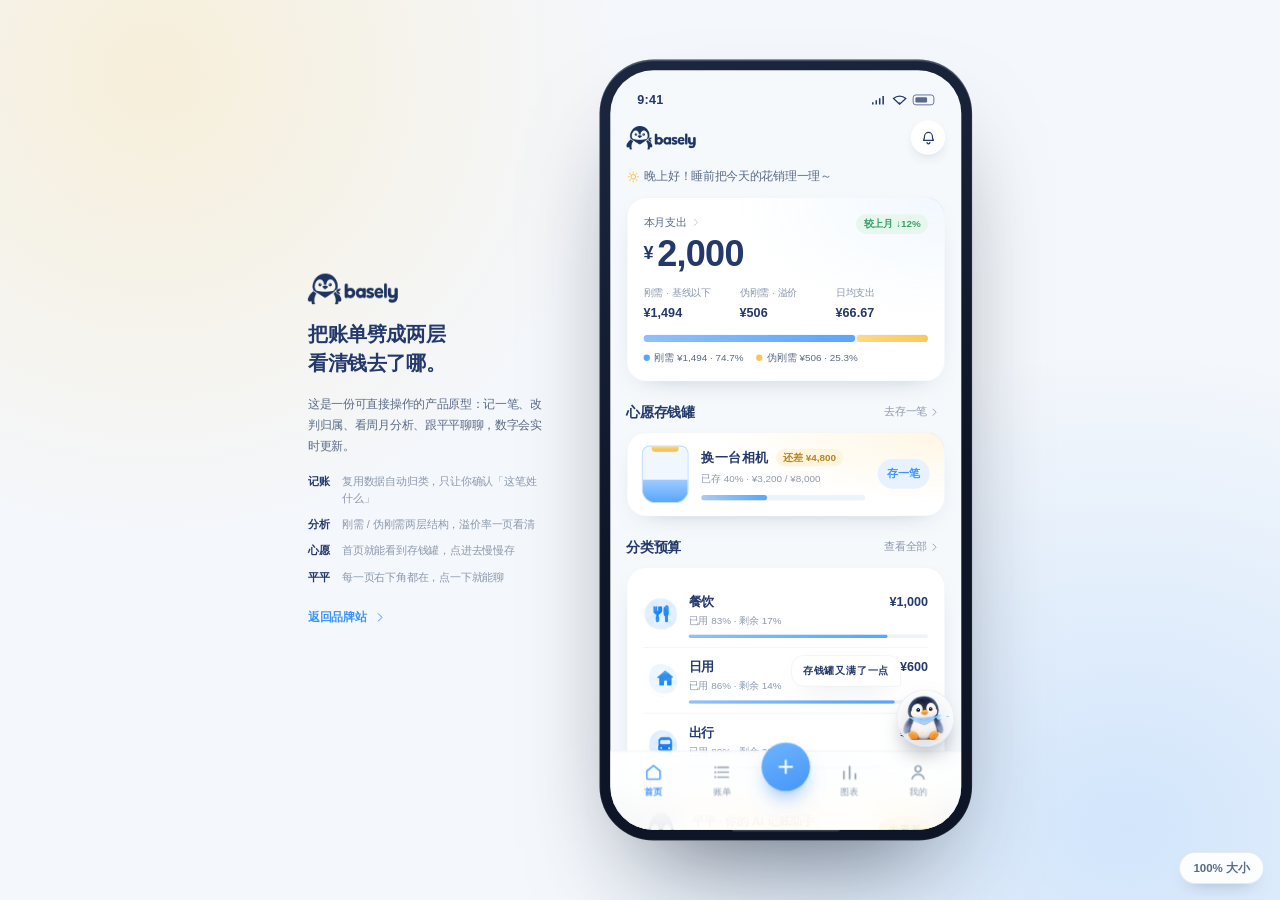
==== commit 6b30ed5d: "Add files via upload" ====
--- a/app.html
+++ b/app.html
@@ -5,10 +5,10 @@
     <meta name="viewport" content="width=device-width, initial-scale=1, viewport-fit=cover" />
     <title>Basely 基线 · App 原型</title>
     <meta name="description" content="基线 Basely —— 一款把日常开销劈成两层的辅助记账 App。为生活付费，为热爱认账。" />
-    <link rel="icon" href="assets/img/favicon.png" />
-    <link rel="apple-touch-icon" href="assets/img/app-icon-180.png" />
-    <link rel="stylesheet" href="assets/css/tokens.css?v=13" />
-    <link rel="stylesheet" href="assets/css/app.css?v=13" />
+    <link rel="icon" href="favicon.png" />
+    <link rel="apple-touch-icon" href="app-icon-180.png" />
+    <link rel="stylesheet" href="tokens.css?v=13" />
+    <link rel="stylesheet" href="app.css?v=13" />
   </head>
   <body class="app-page">
     <!-- ============================== icon sprite ============================== -->
@@ -62,7 +62,7 @@
     <div class="stage-wrap">
       <div class="stage" id="stage">
       <aside class="stage-side">
-        <img class="side-logo" src="assets/img/logo-lockup.png" alt="basely" />
+        <img class="side-logo" src="logo-lockup.png" alt="basely" />
         <h1>把账单劈成两层<br />看清钱去了哪。</h1>
         <p>
           这是一份可直接操作的产品原型：记一笔、改判归属、看周月分析、跟平平聊聊，数字会实时更新。
@@ -95,7 +95,7 @@
               <!-- ============================ 首页 ============================ -->
               <section class="view active" id="v-home" data-view="home">
                 <div class="app-head">
-                  <img class="logo" src="assets/img/logo-lockup.png" alt="basely" />
+                  <img class="logo" src="logo-lockup.png" alt="basely" />
                   <div class="head-actions">
                     <button class="icon-btn" data-act="toast" data-msg="暂无新提醒，平平会替你盯着预算 🙂">
                       <svg><use href="#i-bell" /></svg>
@@ -137,7 +137,7 @@
                   <div class="card budget-card" id="home-budgets"></div>
 
                   <div class="card ai-card" style="margin-top: 12px">
-                    <div class="ava"><img src="assets/img/avatar-flat.png" alt="" /></div>
+                    <div class="ava"><img src="avatar-flat.png" alt="" /></div>
                     <div class="txt">
                       <div class="t">平平 · 你的 AI 记账助手</div>
                       <div class="d" id="ai-tip">本月餐饮支出比基线高 33% 哦～ 继续加油！</div>
@@ -284,7 +284,7 @@
                           较上周 <span id="ch-delta" style="color: #3aa269; font-weight: 600">↓ 8.4%</span>
                         </div>
                       </div>
-                      <img src="assets/img/penguin-flat-front.png" alt="" style="width: 58px; margin-top: -4px" />
+                      <img src="penguin-flat-front.png" alt="" style="width: 58px; margin-top: -4px" />
                     </div>
                     <div class="stack-bar" style="margin-top: 10px"><i class="need" id="ch-need" style="width: 70%"></i><i class="want" id="ch-want" style="width: 30%"></i></div>
                     <div class="legend" style="justify-content: space-between; margin-top: 8px">
@@ -307,7 +307,7 @@
                   </div>
 
                   <div class="comment-card">
-                    <img src="assets/img/penguin-face-calm.png" alt="" />
+                    <img src="penguin-face-calm.png" alt="" />
                     <div class="b" id="ch-comment">
                       <div class="nm">平平：</div>
                       本周餐饮占了 <b>42%</b>，伪刚需部分主要来自两次外卖。
@@ -323,7 +323,7 @@
                     <button class="nav-btn" data-act="back"><svg><use href="#i-chevron-left" /></svg></button>
                     <div style="display: flex; align-items: center; gap: 8px; flex: 1; justify-content: center">
                       <div style="width: 30px; height: 30px; border-radius: 50%; overflow: hidden; background: #fff">
-                        <img src="assets/img/avatar-flat.png" alt="" style="width: 100%; height: 100%; object-fit: cover" />
+                        <img src="avatar-flat.png" alt="" style="width: 100%; height: 100%; object-fit: cover" />
                       </div>
                       <div style="line-height: 1.2">
                         <div style="font-size: 14px; font-weight: 700; color: var(--navy)">AI 助手</div>
@@ -354,7 +354,7 @@
                   <button class="nav-btn" data-go="settings"><svg><use href="#i-settings" /></svg></button>
                 </div>
                 <div class="profile-head">
-                  <div class="ava"><img src="assets/img/avatar-flat.png" alt="" /></div>
+                  <div class="ava"><img src="avatar-flat.png" alt="" /></div>
                   <div>
                     <div class="nm">平平的主人</div>
                     <span class="lv"><svg width="10" height="10"><use href="#i-star" /></svg> Lv3 记账达人</span>
@@ -381,21 +381,21 @@
                   <div class="sec-head"><h3>本月预算</h3><span class="more">剩余 33%</span></div>
                   <div class="card" style="padding: 2px 16px">
                     <div class="budget-row">
-                      <img class="cat-icon" src="assets/img/cat-food.png" alt="" />
+                      <img class="cat-icon" src="cat-food.png" alt="" />
                       <div class="info">
                         <div class="t"><span>餐饮</span><b>¥1,000 / ¥1,200</b></div>
                         <div class="mini-bar"><i style="width: 83%"></i></div>
                       </div>
                     </div>
                     <div class="budget-row">
-                      <img class="cat-icon" src="assets/img/cat-shopping.png" alt="" />
+                      <img class="cat-icon" src="cat-shopping.png" alt="" />
                       <div class="info">
                         <div class="t"><span>购物</span><b>¥0 / ¥900</b></div>
                         <div class="mini-bar"><i style="width: 2%"></i></div>
                       </div>
                     </div>
                     <div class="budget-row">
-                      <img class="cat-icon" src="assets/img/cat-transport.png" alt="" />
+                      <img class="cat-icon" src="cat-transport.png" alt="" />
                       <div class="info">
                         <div class="t"><span>出行</span><b>¥400 / ¥600</b></div>
                         <div class="mini-bar"><i style="width: 66%"></i></div>
@@ -448,7 +448,7 @@
                 <div class="pad">
                   <div class="card" style="padding: 12px; display: flex; align-items: center; gap: 10px">
                     <div style="width: 42px; height: 42px; border-radius: 50%; overflow: hidden; background: #f2f7fd">
-                      <img src="assets/img/avatar-flat.png" alt="" style="width: 100%; height: 100%; object-fit: cover" />
+                      <img src="avatar-flat.png" alt="" style="width: 100%; height: 100%; object-fit: cover" />
                     </div>
                     <div>
                       <div style="font-size: 14px; font-weight: 700; color: var(--navy)">平平的主人</div>
@@ -504,7 +504,7 @@
                 <div class="pad">
                   <div class="banner">
                     <div class="glow"></div>
-                    <img src="assets/img/penguin-3d-tall.png" alt="平平" />
+                    <img src="penguin-3d-tall.png" alt="平平" />
                     <div class="ribbon">记账小能手</div>
                     <div class="cap">已连续记账 7 天<br />再坚持 23 天解锁下一个徽章</div>
                   </div>
@@ -535,7 +535,7 @@
                   <div class="sec-head"><h3>温柔提醒</h3></div>
                   <div class="remind">
                     <div class="tx">今天的奶茶很好喝，但下次可以先记账哦～<br />你的每一笔支出，都值得被认真对待。</div>
-                    <img src="assets/img/penguin-face-love.png" alt="" />
+                    <img src="penguin-face-love.png" alt="" />
                   </div>
                 </div>
               </section>
@@ -553,7 +553,7 @@
                     <div class="big">¥3,000</div>
                     <div class="bar"><i style="width: 67%"></i></div>
                     <div class="foot"><span>¥2,000 / ¥3,000</span><span>剩余 ¥1,000</span></div>
-                    <div class="peng"><img src="assets/img/pos-act-rest.webp" alt="" /></div>
+                    <div class="peng"><img src="pos-act-rest.webp" alt="" /></div>
                   </div>
 
                   <div class="stat3">
@@ -566,7 +566,7 @@
                   <div class="card" style="padding: 6px 16px 12px" id="plan-rows"></div>
 
                   <div class="comment-card" style="margin-top: 12px">
-                    <img src="assets/img/penguin-face-happy.png" alt="" />
+                    <img src="penguin-face-happy.png" alt="" />
                     <div class="b">
                       <div class="nm">平平：</div>
                       本月很稳！<br />伪刚需占比 <b>25.3%</b>，比上月下降 3.2%，继续保持哦～
@@ -586,7 +586,7 @@
                 </div>
                 <div class="pad">
                   <div style="display: flex; gap: 10px; align-items: center; background: linear-gradient(120deg, #fffdf6, #fff6e2); border: 1px solid rgba(247, 199, 92, 0.35); border-radius: 18px; padding: 12px">
-                    <img src="assets/img/penguin-face-happy.png" alt="" style="width: 46px; height: 46px; border-radius: 50%; flex: none" />
+                    <img src="penguin-face-happy.png" alt="" style="width: 46px; height: 46px; border-radius: 50%; flex: none" />
                     <div style="font-size: 11.5px; color: #9a6b18; line-height: 1.7">
                       合理分配预算，让每一分钱都更有价值～<br />
                       <span style="opacity: 0.75">超限只提示，不拦截。</span>
@@ -790,7 +790,7 @@
             <button class="mascot" id="mascot" aria-label="和平平聊聊">
               <span class="mascot-halo"></span>
               <span class="mascot-tip" id="mascot-tip"></span>
-              <img id="mascot-img" src="assets/img/pos-act-rest.webp" alt="平平" />
+              <img id="mascot-img" src="pos-act-rest.webp" alt="平平" />
             </button>
 
             <!-- ============================ tab bar ============================ -->
@@ -816,7 +816,7 @@
       <button id="fit-btn" type="button" title="切换 100% / 适应窗口">适应窗口</button>
     </div>
 
-    <script src="assets/js/data.js?v=13"></script>
-    <script src="assets/js/app.js?v=13"></script>
+    <script src="data.js?v=13"></script>
+    <script src="app.js?v=13"></script>
   </body>
 </html>
--- a/tokens.css
+++ b/tokens.css
@@ -0,0 +1,150 @@
+/* ============================================================
+   Basely · 基线 —— 设计令牌
+   colours sampled from the original design files
+   ============================================================ */
+:root {
+  /* brand */
+  --navy: #24396b;
+  --navy-deep: #1b2c55;
+  --navy-ink: #1d2f52;
+  --blue: #57a6fe;
+  --blue-strong: #3d95fb;
+  --blue-soft: #a9cbf3;
+  --blue-pale: #e8f2ff;
+  --blue-mist: #f3f8ff;
+  --yellow: #fed984;
+  --yellow-deep: #f7c75c;
+  --yellow-pale: #fff5dc;
+  --cream: #fbf8f1;
+  --cream-deep: #f4ecdd;
+
+  /* ink */
+  --ink: #1d2f52;
+  --ink-2: #5b6b85;
+  --ink-3: #8c99ad;
+  --ink-4: #b9c3d2;
+  --line: rgba(36, 57, 107, 0.08);
+  --line-strong: rgba(36, 57, 107, 0.14);
+
+  /* surfaces */
+  --white: #ffffff;
+  --app-bg: #f5f9fc;
+  --card: #ffffff;
+
+  /* radii */
+  --r-xs: 8px;
+  --r-sm: 12px;
+  --r-md: 18px;
+  --r-lg: 24px;
+  --r-xl: 32px;
+  --r-pill: 999px;
+
+  /* shadows */
+  --sh-sm: 0 2px 8px rgba(29, 47, 82, 0.05);
+  --sh-md: 0 10px 30px -12px rgba(29, 47, 82, 0.16);
+  --sh-lg: 0 30px 70px -40px rgba(29, 47, 82, 0.35);
+  --sh-blue: 0 12px 24px -12px rgba(87, 166, 254, 0.7);
+  --sh-yellow: 0 12px 24px -12px rgba(247, 199, 92, 0.8);
+
+  /* type */
+  --sans: "PingFang SC", "HarmonyOS Sans SC", "Microsoft YaHei UI",
+    "Microsoft YaHei", -apple-system, BlinkMacSystemFont, "Segoe UI", Roboto,
+    "Helvetica Neue", Arial, sans-serif;
+  --num: "SF Pro Display", "PingFang SC", "Helvetica Neue", "Segoe UI",
+    "Microsoft YaHei", sans-serif;
+
+  /* layout */
+  --page: 1180px;
+  --nav-h: 72px;
+}
+
+*,
+*::before,
+*::after {
+  box-sizing: border-box;
+}
+
+html {
+  -webkit-text-size-adjust: 100%;
+  scroll-behavior: smooth;
+}
+
+body {
+  margin: 0;
+  font-family: var(--sans);
+  color: var(--ink);
+  background: var(--cream);
+  -webkit-font-smoothing: antialiased;
+  -moz-osx-font-smoothing: grayscale;
+  line-height: 1.6;
+}
+
+img {
+  max-width: 100%;
+  display: block;
+}
+
+a {
+  color: inherit;
+  text-decoration: none;
+}
+
+button {
+  font: inherit;
+  color: inherit;
+  border: 0;
+  background: none;
+  cursor: pointer;
+}
+
+h1,
+h2,
+h3,
+h4,
+p,
+figure,
+ul,
+ol {
+  margin: 0;
+}
+
+ul,
+ol {
+  padding: 0;
+  list-style: none;
+}
+
+.num {
+  font-variant-numeric: tabular-nums;
+  font-feature-settings: "tnum" 1;
+}
+
+::selection {
+  background: rgba(87, 166, 254, 0.25);
+}
+
+/* thin scrollbars inside app surfaces */
+.thin-scroll {
+  scrollbar-width: thin;
+  scrollbar-color: rgba(36, 57, 107, 0.16) transparent;
+}
+.thin-scroll::-webkit-scrollbar {
+  width: 4px;
+  height: 4px;
+}
+.thin-scroll::-webkit-scrollbar-thumb {
+  background: rgba(36, 57, 107, 0.16);
+  border-radius: 4px;
+}
+
+@media (prefers-reduced-motion: reduce) {
+  html {
+    scroll-behavior: auto;
+  }
+  *,
+  *::before,
+  *::after {
+    animation-duration: 0.001ms !important;
+    transition-duration: 0.001ms !important;
+  }
+}
--- a/app.css
+++ b/app.css
@@ -0,0 +1,3194 @@
+/* ============================================================
+   Basely · App 原型（390 × 844）
+   ============================================================ */
+@import url("tokens.css");
+
+body.app-page {
+  background: #eef2f7;
+  height: 100vh;
+  height: 100dvh;
+  display: block;
+  padding: 0;
+  font-family: var(--sans);
+  overflow: hidden;
+}
+
+/* 舞台：按窗口等比缩放，保证手机框完整可见 */
+.stage-wrap {
+  width: 100%;
+  height: 100vh;
+  height: 100dvh;
+  display: grid;
+  place-items: center;
+  overflow: hidden;
+}
+.stage {
+  transform-origin: center center;
+  transition: transform 0.24s cubic-bezier(0.22, 1, 0.36, 1);
+}
+body.zoom-one .stage-wrap {
+  overflow: auto;
+  place-items: start center;
+  padding: 24px 0;
+}
+.stage-tools {
+  position: fixed;
+  right: 16px;
+  bottom: 16px;
+  z-index: 40;
+  display: flex;
+  gap: 8px;
+}
+.stage-tools button {
+  height: 32px;
+  padding: 0 13px;
+  border-radius: 99px;
+  background: rgba(255, 255, 255, 0.9);
+  border: 1px solid rgba(36, 57, 107, 0.1);
+  color: var(--ink-2);
+  font-size: 11.5px;
+  font-weight: 600;
+  box-shadow: 0 8px 18px -12px rgba(20, 38, 70, 0.5);
+  backdrop-filter: blur(8px);
+}
+
+.app-page::before {
+  content: "";
+  position: fixed;
+  inset: 0;
+  background:
+    radial-gradient(60vw 60vw at 12% 8%, rgba(254, 217, 132, 0.28), transparent 60%),
+    radial-gradient(70vw 60vw at 88% 92%, rgba(87, 166, 254, 0.22), transparent 62%),
+    #f4f7fb;
+  z-index: -1;
+}
+
+.stage {
+  display: flex;
+  align-items: center;
+  gap: 64px;
+}
+
+.stage-side {
+  width: 260px;
+  display: flex;
+  flex-direction: column;
+  gap: 18px;
+}
+.stage-side .side-logo {
+  height: 34px;
+  width: auto;
+  align-self: flex-start;
+  object-fit: contain;
+}
+.stage-side h1 {
+  font-size: 22px;
+  line-height: 1.45;
+  font-weight: 700;
+  letter-spacing: -0.01em;
+  color: var(--navy);
+}
+.stage-side p {
+  font-size: 13px;
+  color: var(--ink-2);
+  line-height: 1.8;
+}
+.stage-side .side-link {
+  display: inline-flex;
+  align-items: center;
+  gap: 8px;
+  font-size: 13px;
+  font-weight: 600;
+  color: var(--blue-strong);
+  margin-top: 6px;
+}
+.stage-side .side-link svg {
+  width: 14px;
+  height: 14px;
+}
+.stage-side .side-list {
+  display: grid;
+  gap: 10px;
+  font-size: 12px;
+  color: var(--ink-3);
+}
+.stage-side .side-list li {
+  display: grid;
+  grid-template-columns: 30px 1fr;
+  gap: 8px;
+  align-items: baseline;
+}
+.stage-side .side-list b {
+  color: var(--navy);
+  font-weight: 600;
+  white-space: nowrap;
+}
+
+.phone {
+  position: relative;
+  width: 414px;
+  height: 868px;
+  padding: 12px;
+  border-radius: 60px;
+  background: linear-gradient(160deg, #1c2740, #0d1526 60%);
+  box-shadow:
+    0 60px 120px -50px rgba(13, 21, 38, 0.65),
+    0 0 0 1px rgba(255, 255, 255, 0.08) inset,
+    0 2px 0 rgba(255, 255, 255, 0.18) inset;
+}
+.phone::after {
+  content: "";
+  position: absolute;
+  left: 50%;
+  bottom: 10px;
+  width: 120px;
+  height: 4px;
+  transform: translateX(-50%);
+  border-radius: 4px;
+  background: rgba(255, 255, 255, 0.18);
+}
+
+.device {
+  position: relative;
+  width: 390px;
+  height: 844px;
+  border-radius: 48px;
+  overflow: hidden;
+  background: var(--app-bg);
+  isolation: isolate;
+}
+
+/* ---------------------------------------------------------------- status bar */
+.statusbar {
+  position: absolute;
+  top: 0;
+  left: 0;
+  right: 0;
+  height: 52px;
+  display: flex;
+  align-items: center;
+  justify-content: space-between;
+  padding: 14px 30px 0;
+  font-size: 14px;
+  font-weight: 600;
+  color: var(--navy);
+  z-index: 40;
+  pointer-events: none;
+  letter-spacing: 0.02em;
+}
+.statusbar .sb-right {
+  display: flex;
+  align-items: center;
+  gap: 6px;
+}
+.statusbar svg {
+  width: 17px;
+  height: 12px;
+}
+.statusbar .battery {
+  width: 24px;
+  height: 12px;
+  border: 1.4px solid currentColor;
+  border-radius: 3.5px;
+  opacity: 0.75;
+  position: relative;
+}
+.statusbar .battery::after {
+  content: "";
+  position: absolute;
+  inset: 2px;
+  width: 60%;
+  background: currentColor;
+  border-radius: 1.5px;
+}
+
+/* ---------------------------------------------------------------- structure */
+.app {
+  position: relative;
+  height: 100%;
+  display: flex;
+  flex-direction: column;
+  overflow: hidden;
+}
+
+.views {
+  position: relative;
+  flex: 1;
+  min-height: 0;
+}
+
+.view {
+  position: absolute;
+  inset: 0;
+  overflow-y: auto;
+  overflow-x: hidden;
+  padding: 52px 0 152px;
+  opacity: 0;
+  visibility: hidden;
+  transform: translate3d(0, 14px, 0);
+  transition:
+    transform 0.42s cubic-bezier(0.22, 1, 0.36, 1),
+    visibility 0.2s;
+  overscroll-behavior: contain;
+}
+.view.active {
+  opacity: 1;
+  visibility: visible;
+  transform: none;
+}
+.view.no-tab {
+  padding-bottom: 118px;
+}
+.view::-webkit-scrollbar {
+  width: 0;
+}
+
+.pad {
+  padding: 0 18px;
+}
+
+/* ---------------------------------------------------------------- tab bar */
+.tabbar {
+  position: absolute;
+  left: 0;
+  right: 0;
+  bottom: 0;
+  height: 88px;
+  padding: 8px 10px 26px;
+  display: flex;
+  align-items: flex-start;
+  justify-content: space-around;
+  background: rgba(255, 255, 255, 0.86);
+  backdrop-filter: blur(18px) saturate(1.4);
+  -webkit-backdrop-filter: blur(18px) saturate(1.4);
+  border-top: 1px solid rgba(36, 57, 107, 0.06);
+  z-index: 30;
+  transition: transform 0.35s cubic-bezier(0.22, 1, 0.36, 1), opacity 0.3s;
+}
+.tabbar.hide {
+  transform: translateY(110%);
+  opacity: 0;
+}
+.tab {
+  width: 64px;
+  display: flex;
+  flex-direction: column;
+  align-items: center;
+  gap: 3px;
+  font-size: 10px;
+  color: var(--ink-3);
+  padding-top: 4px;
+  transition: color 0.2s;
+}
+.tab svg {
+  width: 22px;
+  height: 22px;
+  stroke-width: 1.6;
+}
+.tab.on {
+  color: var(--blue-strong);
+  font-weight: 600;
+}
+.tab.on svg {
+  stroke-width: 2;
+}
+.tab-fab {
+  width: 54px;
+  height: 54px;
+  margin-top: -18px;
+  border-radius: 50%;
+  background: linear-gradient(160deg, #6fb4ff, #4697f7);
+  color: #fff;
+  display: grid;
+  place-items: center;
+  box-shadow: 0 12px 22px -8px rgba(70, 151, 247, 0.75);
+  transition: transform 0.2s;
+}
+.tab-fab svg {
+  width: 24px;
+  height: 24px;
+  stroke-width: 2.4;
+}
+.tab-fab:active {
+  transform: scale(0.94);
+}
+
+/* ---------------------------------------------------------------- common bits */
+.card {
+  background: #fff;
+  border-radius: 22px;
+  box-shadow: 0 10px 30px -22px rgba(29, 47, 82, 0.5);
+  border: 1px solid rgba(36, 57, 107, 0.045);
+}
+.card + .card {
+  margin-top: 12px;
+}
+
+.sec-head {
+  display: flex;
+  align-items: center;
+  justify-content: space-between;
+  margin: 22px 0 10px;
+}
+.sec-head h3 {
+  font-size: 15px;
+  font-weight: 700;
+  color: var(--navy);
+  letter-spacing: 0.01em;
+}
+.sec-head .more {
+  font-size: 12px;
+  color: var(--ink-3);
+  display: flex;
+  align-items: center;
+  gap: 2px;
+}
+.sec-head .more svg {
+  width: 12px;
+  height: 12px;
+}
+
+.chip {
+  display: inline-flex;
+  align-items: center;
+  gap: 3px;
+  height: 22px;
+  padding: 0 8px;
+  border-radius: 999px;
+  font-size: 11px;
+  font-weight: 600;
+  background: var(--blue-pale);
+  color: var(--blue-strong);
+}
+.chip.green {
+  background: #e8f7ee;
+  color: #3aa269;
+}
+.chip.yellow {
+  background: var(--yellow-pale);
+  color: #b4832a;
+}
+.chip.ghost {
+  background: rgba(36, 57, 107, 0.05);
+  color: var(--ink-2);
+}
+
+.seg {
+  display: flex;
+  padding: 3px;
+  border-radius: 12px;
+  background: #eff3f8;
+}
+.seg button {
+  flex: 1;
+  height: 34px;
+  border-radius: 9px;
+  font-size: 13px;
+  font-weight: 600;
+  color: var(--ink-2);
+  transition: all 0.22s;
+}
+.seg button.on {
+  background: #fff;
+  color: var(--blue-strong);
+  box-shadow: 0 2px 8px rgba(29, 47, 82, 0.1);
+}
+
+.btn {
+  display: flex;
+  align-items: center;
+  justify-content: center;
+  gap: 6px;
+  height: 48px;
+  border-radius: 16px;
+  background: var(--blue-strong);
+  color: #fff;
+  font-size: 15px;
+  font-weight: 600;
+  box-shadow: 0 14px 24px -14px rgba(61, 149, 251, 0.9);
+  transition: transform 0.18s, filter 0.2s;
+}
+.btn:active {
+  transform: scale(0.985);
+  filter: brightness(0.97);
+}
+.btn.ghost {
+  background: #fff;
+  color: var(--navy);
+  box-shadow: 0 6px 18px -12px rgba(29, 47, 82, 0.4);
+  border: 1px solid var(--line);
+}
+.btn.small {
+  height: 32px;
+  padding: 0 14px;
+  border-radius: 11px;
+  font-size: 12px;
+}
+
+.icon-btn {
+  width: 38px;
+  height: 38px;
+  border-radius: 50%;
+  display: grid;
+  place-items: center;
+  background: #fff;
+  color: var(--navy);
+  box-shadow: 0 6px 16px -10px rgba(29, 47, 82, 0.45);
+}
+.icon-btn svg {
+  width: 19px;
+  height: 19px;
+}
+.icon-btn.plain {
+  background: transparent;
+  box-shadow: none;
+}
+
+/* ---------------------------------------------------------------- headers */
+.app-head {
+  display: flex;
+  align-items: center;
+  justify-content: space-between;
+  padding: 4px 18px 0;
+}
+.app-head .logo {
+  height: 26px;
+  width: auto;
+}
+.app-head .head-actions {
+  display: flex;
+  gap: 8px;
+}
+
+.nav-head {
+  display: flex;
+  align-items: center;
+  gap: 10px;
+  padding: 4px 18px 12px;
+}
+.nav-head .title {
+  flex: 1;
+  text-align: center;
+  font-size: 16px;
+  font-weight: 700;
+  color: var(--navy);
+}
+.nav-head .nav-btn {
+  width: 34px;
+  height: 34px;
+  display: grid;
+  place-items: center;
+  color: var(--navy);
+  border-radius: 50%;
+}
+.nav-head .nav-btn svg {
+  width: 20px;
+  height: 20px;
+}
+.nav-head .nav-btn.text {
+  width: auto;
+  padding: 0 6px;
+  font-size: 14px;
+  color: var(--ink-2);
+  font-weight: 500;
+}
+
+/* ---------------------------------------------------------------- home */
+.greet {
+  display: flex;
+  align-items: center;
+  gap: 5px;
+  font-size: 13px;
+  color: var(--ink-2);
+  padding: 14px 18px 12px;
+}
+.greet .sun {
+  width: 15px;
+  height: 15px;
+  color: var(--yellow-deep);
+}
+
+.total-card {
+  padding: 18px 18px 16px;
+  background:
+    radial-gradient(120% 120% at 100% 0%, rgba(87, 166, 254, 0.08), transparent 55%),
+    #fff;
+}
+.total-top {
+  display: flex;
+  align-items: flex-start;
+  justify-content: space-between;
+}
+.total-top .label {
+  font-size: 12px;
+  color: var(--ink-2);
+  display: flex;
+  align-items: center;
+  gap: 4px;
+}
+.total-amount {
+  display: flex;
+  align-items: baseline;
+  gap: 4px;
+  margin-top: 2px;
+}
+.total-amount .cur {
+  font-size: 20px;
+  font-weight: 700;
+  color: var(--navy);
+  transform: translateY(-8px);
+}
+.total-amount .v {
+  font-family: var(--num);
+  font-size: 40px;
+  font-weight: 800;
+  letter-spacing: -0.02em;
+  line-height: 1.15;
+  color: var(--navy);
+}
+.total-meta {
+  display: flex;
+  margin-top: 12px;
+  gap: 4px;
+}
+.total-meta > div {
+  flex: 1;
+}
+.total-meta .k {
+  font-size: 11px;
+  color: var(--ink-3);
+}
+.total-meta .v {
+  font-size: 14px;
+  font-weight: 700;
+  color: var(--navy);
+  margin-top: 1px;
+  font-variant-numeric: tabular-nums;
+}
+
+.stack {
+  margin-top: 14px;
+}
+.stack-bar {
+  display: flex;
+  height: 8px;
+  border-radius: 6px;
+  overflow: hidden;
+  background: #eef3f9;
+  gap: 2px;
+}
+.stack-bar i {
+  display: block;
+  height: 100%;
+  border-radius: 6px;
+  transition: width 0.8s cubic-bezier(0.22, 1, 0.36, 1);
+}
+.stack-bar .need {
+  background: linear-gradient(90deg, #8fc0fb, #57a6fe);
+}
+.stack-bar .want {
+  background: linear-gradient(90deg, #ffd984, #fbc85a);
+}
+.legend {
+  display: flex;
+  gap: 14px;
+  margin-top: 9px;
+  font-size: 11px;
+  color: var(--ink-2);
+}
+.legend span {
+  display: flex;
+  align-items: center;
+  gap: 5px;
+}
+.legend i {
+  width: 7px;
+  height: 7px;
+  border-radius: 50%;
+  background: var(--blue);
+}
+.legend i.y {
+  background: var(--yellow-deep);
+}
+
+.budget-card {
+  padding: 16px 18px 8px;
+}
+.budget-row {
+  display: flex;
+  align-items: center;
+  gap: 12px;
+  padding: 10px 0;
+}
+.budget-row + .budget-row {
+  border-top: 1px solid rgba(36, 57, 107, 0.05);
+}
+.budget-row .cat-icon {
+  width: 38px;
+  height: 38px;
+  flex: none;
+}
+.budget-row .info {
+  flex: 1;
+  min-width: 0;
+}
+.budget-row .info .t {
+  display: flex;
+  align-items: baseline;
+  justify-content: space-between;
+  font-size: 14px;
+  font-weight: 600;
+  color: var(--navy);
+}
+.budget-row .info .t b {
+  font-size: 14px;
+  font-weight: 700;
+  font-variant-numeric: tabular-nums;
+}
+.budget-row .info .s {
+  font-size: 11px;
+  color: var(--ink-3);
+  margin-top: 2px;
+}
+.mini-bar {
+  height: 4px;
+  border-radius: 4px;
+  background: #eef3f9;
+  margin-top: 6px;
+  overflow: hidden;
+}
+.mini-bar i {
+  display: block;
+  height: 100%;
+  border-radius: 4px;
+  background: linear-gradient(90deg, #8fc0fb, #57a6fe);
+}
+.mini-bar i.warn {
+  background: linear-gradient(90deg, #ffd984, #fbc85a);
+}
+
+.ai-card {
+  display: flex;
+  align-items: center;
+  gap: 12px;
+  padding: 14px;
+  background: linear-gradient(120deg, #fffdf6, #fff6e2);
+  border: 1px solid rgba(247, 199, 92, 0.35);
+}
+.ai-card .ava {
+  width: 46px;
+  height: 46px;
+  flex: none;
+  border-radius: 50%;
+  background: #fff;
+  display: grid;
+  place-items: center;
+  box-shadow: 0 6px 14px -8px rgba(180, 131, 42, 0.6);
+  overflow: hidden;
+}
+.ai-card .ava img {
+  width: 100%;
+  height: 100%;
+  object-fit: cover;
+}
+.ai-card .txt {
+  flex: 1;
+  min-width: 0;
+}
+.ai-card .txt .t {
+  font-size: 13px;
+  font-weight: 700;
+  color: #9a6b18;
+}
+.ai-card .txt .d {
+  font-size: 11.5px;
+  color: #b08a45;
+  margin-top: 2px;
+  white-space: nowrap;
+  overflow: hidden;
+  text-overflow: ellipsis;
+}
+.ai-card .go {
+  flex: none;
+  height: 30px;
+  padding: 0 12px;
+  border-radius: 999px;
+  background: #f7c75c;
+  color: #7a5310;
+  font-size: 12px;
+  font-weight: 700;
+}
+
+.tip-card {
+  display: flex;
+  align-items: center;
+  gap: 12px;
+  padding: 14px 16px;
+  background: linear-gradient(120deg, #f3f9ff, #eaf3ff);
+  border: 1px solid rgba(87, 166, 254, 0.16);
+}
+.tip-card .ic {
+  width: 34px;
+  height: 34px;
+  border-radius: 50%;
+  background: #fff;
+  display: grid;
+  place-items: center;
+  color: var(--blue-strong);
+  flex: none;
+}
+.tip-card .ic svg {
+  width: 18px;
+  height: 18px;
+}
+.tip-card .txt .t {
+  font-size: 13px;
+  font-weight: 600;
+  color: var(--navy);
+}
+.tip-card .txt .d {
+  font-size: 11px;
+  color: var(--ink-3);
+  margin-top: 2px;
+}
+.tip-card .arr {
+  color: var(--ink-4);
+  margin-left: auto;
+}
+.tip-card .arr svg {
+  width: 16px;
+  height: 16px;
+}
+
+/* ---------------------------------------------------------------- records */
+.rec-item {
+  display: flex;
+  align-items: center;
+  gap: 12px;
+  padding: 11px 0;
+  width: 100%;
+  text-align: left;
+}
+.rec-item + .rec-item {
+  border-top: 1px solid rgba(36, 57, 107, 0.05);
+}
+.rec-item .cat-icon {
+  width: 40px;
+  height: 40px;
+  flex: none;
+}
+.rec-item .mid {
+  flex: 1;
+  min-width: 0;
+}
+.rec-item .mid .t {
+  font-size: 14px;
+  font-weight: 600;
+  color: var(--navy);
+  display: flex;
+  align-items: center;
+  gap: 6px;
+}
+.rec-item .mid .s {
+  font-size: 11px;
+  color: var(--ink-3);
+  margin-top: 2px;
+  display: flex;
+  gap: 6px;
+}
+.rec-item .amt {
+  font-size: 15px;
+  font-weight: 700;
+  color: var(--navy);
+  font-variant-numeric: tabular-nums;
+  text-align: right;
+}
+.rec-item .amt small {
+  display: block;
+  font-size: 10px;
+  font-weight: 500;
+  color: var(--ink-3);
+  margin-top: 2px;
+}
+.tag {
+  font-size: 9.5px;
+  height: 16px;
+  padding: 0 5px;
+  border-radius: 5px;
+  display: inline-flex;
+  align-items: center;
+  font-weight: 600;
+  background: rgba(36, 57, 107, 0.045);
+  color: var(--ink-3);
+}
+.tag.want {
+  background: var(--yellow-pale);
+  color: #b4832a;
+}
+.tag.need {
+  background: var(--blue-pale);
+  color: var(--blue-strong);
+}
+
+.day-head {
+  display: flex;
+  align-items: baseline;
+  justify-content: space-between;
+  padding: 16px 0 2px;
+  font-size: 12px;
+  color: var(--ink-3);
+}
+.day-head b {
+  font-size: 13px;
+  color: var(--navy);
+  font-weight: 600;
+  margin-right: 6px;
+}
+.day-head .sum {
+  font-weight: 600;
+  color: var(--ink-2);
+  font-variant-numeric: tabular-nums;
+}
+
+/* ---------------------------------------------------------------- category grid */
+.cat-grid {
+  display: grid;
+  grid-template-columns: repeat(3, 1fr);
+  gap: 6px 4px;
+  padding: 6px 0 4px;
+}
+.cat-cell {
+  display: flex;
+  flex-direction: column;
+  align-items: center;
+  gap: 6px;
+  padding: 12px 2px 10px;
+  border-radius: 16px;
+  transition: background 0.2s;
+}
+.cat-cell:active {
+  background: rgba(87, 166, 254, 0.06);
+}
+.cat-cell img {
+  width: 52px;
+  height: 52px;
+}
+.cat-cell .n {
+  font-size: 12.5px;
+  font-weight: 600;
+  color: var(--navy);
+}
+.cat-cell .a {
+  font-size: 11.5px;
+  color: var(--ink-2);
+  font-variant-numeric: tabular-nums;
+}
+.cat-cell .p {
+  font-size: 10px;
+  color: var(--ink-4);
+}
+.cat-cell.empty img {
+  filter: grayscale(0.55) opacity(0.45);
+}
+.cat-cell.empty .a,
+.cat-cell.empty .p {
+  color: var(--ink-4);
+}
+
+/* ---------------------------------------------------------------- add sheet/view */
+.add-head {
+  display: flex;
+  align-items: center;
+  justify-content: space-between;
+  padding: 2px 16px 10px;
+}
+.add-head .t {
+  font-size: 16px;
+  font-weight: 700;
+}
+.add-cats {
+  display: grid;
+  grid-template-columns: repeat(4, 1fr);
+  gap: 6px;
+  padding: 4px 0 2px;
+}
+.add-cat {
+  display: flex;
+  flex-direction: column;
+  align-items: center;
+  gap: 5px;
+  padding: 10px 0 8px;
+  border-radius: 16px;
+  border: 1.5px solid transparent;
+  transition: all 0.2s;
+}
+.add-cat img {
+  width: 42px;
+  height: 42px;
+}
+.add-cat span {
+  font-size: 11.5px;
+  color: var(--ink-2);
+  font-weight: 500;
+}
+.add-cat.on {
+  background: #f5faff;
+  border-color: rgba(87, 166, 254, 0.45);
+}
+.add-cat.on span {
+  color: var(--blue-strong);
+  font-weight: 700;
+}
+
+.amount-line {
+  display: flex;
+  align-items: flex-end;
+  justify-content: space-between;
+  padding: 18px 4px 6px;
+  border-bottom: 1px dashed rgba(36, 57, 107, 0.12);
+}
+.amount-line .lbl {
+  font-size: 12px;
+  color: var(--ink-3);
+  padding-bottom: 8px;
+}
+.amount-line .val {
+  font-family: var(--num);
+  font-size: 40px;
+  font-weight: 800;
+  letter-spacing: -0.02em;
+  color: var(--navy);
+  line-height: 1;
+  font-variant-numeric: tabular-nums;
+}
+.amount-line .val .u {
+  font-size: 22px;
+  margin-right: 2px;
+}
+.amount-line .val.zero {
+  color: var(--ink-4);
+}
+.caret {
+  display: inline-block;
+  width: 2px;
+  height: 34px;
+  background: var(--blue);
+  vertical-align: -6px;
+  margin-left: 3px;
+  animation: blink 1.1s steps(1) infinite;
+}
+@keyframes blink {
+  50% {
+    opacity: 0;
+  }
+}
+
+.baseline-card {
+  margin-top: 12px;
+  border-radius: 16px;
+  background: linear-gradient(120deg, #f6faff, #fff9ec);
+  border: 1px solid rgba(87, 166, 254, 0.16);
+  padding: 12px 14px;
+  display: none;
+}
+.baseline-card.show {
+  display: block;
+  animation: pop 0.3s ease;
+}
+@keyframes pop {
+  from {
+    opacity: 0;
+    transform: translateY(6px);
+  }
+}
+.baseline-card .row1 {
+  display: flex;
+  align-items: center;
+  justify-content: space-between;
+  font-size: 12px;
+  color: var(--ink-2);
+}
+.baseline-card .row1 b {
+  color: var(--navy);
+  font-variant-numeric: tabular-nums;
+}
+.baseline-card .judge {
+  display: flex;
+  gap: 8px;
+  margin-top: 10px;
+}
+.baseline-card .judge button {
+  flex: 1;
+  height: 34px;
+  border-radius: 11px;
+  font-size: 12px;
+  font-weight: 600;
+  background: #fff;
+  color: var(--ink-2);
+  border: 1.5px solid rgba(36, 57, 107, 0.1);
+  transition: all 0.2s;
+}
+.baseline-card .judge button.on[data-judge="need"] {
+  background: var(--blue-pale);
+  border-color: var(--blue);
+  color: var(--blue-strong);
+}
+.baseline-card .judge button.on[data-judge="want"] {
+  background: var(--yellow-pale);
+  border-color: var(--yellow-deep);
+  color: #b4832a;
+}
+.baseline-card .hint {
+  font-size: 10.5px;
+  color: var(--ink-3);
+  margin-top: 8px;
+  line-height: 1.6;
+}
+
+.form-rows {
+  margin-top: 14px;
+  background: #fff;
+  border-radius: 18px;
+  padding: 2px 14px;
+  border: 1px solid var(--line);
+}
+.form-row {
+  display: flex;
+  align-items: center;
+  gap: 10px;
+  height: 50px;
+  font-size: 13px;
+  color: var(--ink-2);
+}
+.form-row + .form-row {
+  border-top: 1px solid rgba(36, 57, 107, 0.05);
+}
+.form-row svg {
+  width: 17px;
+  height: 17px;
+  color: var(--ink-3);
+}
+.form-row .v {
+  margin-left: auto;
+  color: var(--navy);
+  font-weight: 600;
+  display: flex;
+  align-items: center;
+  gap: 4px;
+}
+.form-row .v svg {
+  width: 13px;
+  height: 13px;
+  color: var(--ink-4);
+}
+.form-row input {
+  margin-left: auto;
+  border: 0;
+  outline: 0;
+  text-align: right;
+  font: inherit;
+  font-size: 13px;
+  color: var(--navy);
+  background: transparent;
+  width: 60%;
+}
+.form-row input::placeholder {
+  color: var(--ink-4);
+}
+
+.keypad {
+  position: absolute;
+  left: 0;
+  right: 0;
+  bottom: 0;
+  background: #f2f5f9;
+  padding: 6px 6px 26px;
+  display: grid;
+  grid-template-columns: repeat(3, 1fr);
+  gap: 6px;
+  border-top: 1px solid rgba(36, 57, 107, 0.06);
+  z-index: 20;
+  transform: translateY(110%);
+  opacity: 0;
+  pointer-events: none;
+  transition: transform 0.42s cubic-bezier(0.22, 1, 0.36, 1), opacity 0.3s;
+}
+.keypad.open {
+  transform: none;
+  opacity: 1;
+  pointer-events: auto;
+}
+.keypad button {
+  height: 52px;
+  border-radius: 12px;
+  background: #fff;
+  font-size: 21px;
+  font-weight: 500;
+  color: var(--navy);
+  box-shadow: 0 1px 0 rgba(36, 57, 107, 0.12);
+  font-variant-numeric: tabular-nums;
+  transition: background 0.12s;
+}
+.keypad button:active {
+  background: #e9eef5;
+}
+.keypad .fn {
+  font-size: 17px;
+  color: var(--ink-2);
+  display: grid;
+  place-items: center;
+}
+.keypad .fn svg {
+  width: 22px;
+  height: 22px;
+}
+.keypad .save {
+  grid-column: span 3;
+  height: 48px;
+  border-radius: 14px;
+  background: var(--blue-strong);
+  color: #fff;
+  font-size: 15px;
+  font-weight: 700;
+  box-shadow: 0 12px 22px -12px rgba(61, 149, 251, 0.9);
+}
+
+/* ---------------------------------------------------------------- charts */
+.chart-card {
+  padding: 16px;
+}
+.chart-head {
+  display: flex;
+  align-items: center;
+  justify-content: space-between;
+  margin-bottom: 12px;
+}
+.chart-head h3 {
+  font-size: 14px;
+  font-weight: 700;
+  color: var(--navy);
+}
+.chart-head .legend {
+  margin: 0;
+}
+svg.chart {
+  width: 100%;
+  display: block;
+  overflow: visible;
+}
+.chart text {
+  font-family: var(--sans);
+  fill: var(--ink-3);
+  font-size: 9px;
+}
+.bar-rect {
+  transition: height 0.7s cubic-bezier(0.22, 1, 0.36, 1), y 0.7s cubic-bezier(0.22, 1, 0.36, 1);
+}
+.donut-wrap {
+  display: flex;
+  align-items: center;
+  gap: 14px;
+}
+.donut-center {
+  fill: var(--navy);
+  font-weight: 800;
+}
+.donut-legend {
+  flex: 1;
+  display: grid;
+  gap: 8px;
+}
+.donut-legend .row {
+  display: flex;
+  align-items: center;
+  gap: 7px;
+  font-size: 11.5px;
+  color: var(--ink-2);
+}
+.donut-legend .row i {
+  width: 8px;
+  height: 8px;
+  border-radius: 50%;
+}
+.donut-legend .row .n {
+  flex: 1;
+}
+.donut-legend .row .v {
+  color: var(--navy);
+  font-weight: 600;
+  font-variant-numeric: tabular-nums;
+}
+
+.split-summary {
+  display: flex;
+  gap: 8px;
+  margin-top: 12px;
+}
+.split-summary > div {
+  flex: 1;
+  border-radius: 14px;
+  padding: 10px 12px;
+  font-size: 11px;
+  color: var(--ink-2);
+  background: #f6faff;
+}
+.split-summary > div.y {
+  background: #fffaf0;
+}
+.split-summary b {
+  display: block;
+  font-size: 14px;
+  margin-top: 2px;
+  color: var(--navy);
+  font-variant-numeric: tabular-nums;
+}
+.split-summary span {
+  float: right;
+  font-weight: 600;
+  color: var(--ink-3);
+}
+
+.comment-card {
+  display: flex;
+  gap: 10px;
+  padding: 12px;
+  background: #f3f9ff;
+  border-radius: 18px;
+  margin-top: 12px;
+}
+.comment-card img {
+  width: 42px;
+  height: 42px;
+  flex: none;
+}
+.comment-card .b {
+  font-size: 12px;
+  color: var(--ink-2);
+  line-height: 1.7;
+}
+.comment-card .b b {
+  color: var(--navy);
+}
+.comment-card .b .nm {
+  font-size: 12px;
+  font-weight: 700;
+  color: var(--blue-strong);
+  margin-bottom: 1px;
+}
+
+/* ---------------------------------------------------------------- AI chat */
+.chat-view {
+  padding-bottom: 0;
+  display: flex;
+  flex-direction: column;
+  overflow: hidden;
+}
+.chat-head {
+  position: sticky;
+  top: 0;
+  padding: 4px 14px 10px;
+  background: rgba(245, 249, 252, 0.9);
+  backdrop-filter: blur(12px);
+  z-index: 5;
+}
+.chat-scroll {
+  flex: 1;
+  min-height: 0;
+  overflow-y: auto;
+  padding: 8px 16px 12px;
+  overscroll-behavior: contain;
+}
+.msg {
+  display: flex;
+  gap: 8px;
+  margin-bottom: 14px;
+}
+.msg .ava {
+  width: 34px;
+  height: 34px;
+  border-radius: 50%;
+  overflow: hidden;
+  flex: none;
+  background: #fff;
+  box-shadow: 0 4px 10px -6px rgba(29, 47, 82, 0.4);
+}
+.msg .ava img {
+  width: 100%;
+  height: 100%;
+  object-fit: cover;
+}
+.bubble {
+  max-width: 78%;
+  padding: 11px 13px;
+  border-radius: 16px;
+  font-size: 13px;
+  line-height: 1.7;
+  color: var(--ink);
+  background: #fff;
+  border-top-left-radius: 5px;
+  box-shadow: 0 8px 20px -16px rgba(29, 47, 82, 0.6);
+}
+.bubble b {
+  color: var(--navy);
+}
+.bubble .card-in {
+  margin-top: 8px;
+  border-radius: 12px;
+  background: #f6faff;
+  padding: 10px;
+  display: flex;
+  gap: 8px;
+  align-items: center;
+}
+.bubble .card-in .n {
+  font-size: 11px;
+  color: var(--ink-2);
+}
+.bubble .card-in .v {
+  font-size: 15px;
+  font-weight: 700;
+  color: var(--navy);
+}
+.msg.me {
+  flex-direction: row-reverse;
+}
+.msg.me .bubble {
+  background: linear-gradient(140deg, #6cb2ff, #4b9cf9);
+  color: #fff;
+  border-top-left-radius: 16px;
+  border-top-right-radius: 5px;
+}
+.chips-row {
+  display: flex;
+  gap: 8px;
+  padding: 4px 16px 10px;
+  overflow-x: auto;
+  scrollbar-width: none;
+}
+.chips-row::-webkit-scrollbar {
+  display: none;
+}
+.chips-row button {
+  flex: none;
+  height: 32px;
+  padding: 0 13px;
+  border-radius: 999px;
+  background: #fff;
+  border: 1px solid rgba(87, 166, 254, 0.3);
+  color: var(--blue-strong);
+  font-size: 12px;
+  font-weight: 500;
+}
+.chat-input {
+  display: flex;
+  align-items: center;
+  gap: 8px;
+  padding: 10px 16px 26px;
+  background: #fff;
+  border-top: 1px solid rgba(36, 57, 107, 0.06);
+}
+.chat-input input {
+  flex: 1;
+  height: 40px;
+  border-radius: 999px;
+  border: 0;
+  background: #f2f6fa;
+  padding: 0 16px;
+  font: inherit;
+  font-size: 13px;
+  color: var(--navy);
+  outline: 0;
+}
+.chat-input input::placeholder {
+  color: var(--ink-4);
+}
+.chat-input .send {
+  width: 40px;
+  height: 40px;
+  border-radius: 50%;
+  background: var(--blue-strong);
+  color: #fff;
+  display: grid;
+  place-items: center;
+  flex: none;
+}
+.chat-input .send svg {
+  width: 18px;
+  height: 18px;
+}
+.typing {
+  display: inline-flex;
+  gap: 3px;
+  padding: 4px 0;
+}
+.typing i {
+  width: 5px;
+  height: 5px;
+  border-radius: 50%;
+  background: var(--ink-4);
+  animation: bounce 1s infinite;
+}
+.typing i:nth-child(2) {
+  animation-delay: 0.15s;
+}
+.typing i:nth-child(3) {
+  animation-delay: 0.3s;
+}
+@keyframes bounce {
+  0%,
+  60%,
+  100% {
+    transform: translateY(0);
+    opacity: 0.5;
+  }
+  30% {
+    transform: translateY(-4px);
+    opacity: 1;
+  }
+}
+
+/* ---------------------------------------------------------------- navy hero (plan) */
+.hero-navy {
+  position: relative;
+  border-radius: 22px;
+  padding: 16px 18px;
+  background: linear-gradient(135deg, #244a86, #1b3567 55%, #16294d);
+  color: #fff;
+  overflow: hidden;
+  box-shadow: 0 20px 40px -24px rgba(27, 53, 103, 0.9);
+}
+.hero-navy::after {
+  content: "";
+  position: absolute;
+  right: -40px;
+  top: -50px;
+  width: 180px;
+  height: 180px;
+  border-radius: 50%;
+  background: radial-gradient(circle, rgba(120, 178, 255, 0.35), transparent 65%);
+}
+.hero-navy .lab {
+  font-size: 12px;
+  opacity: 0.8;
+  display: flex;
+  align-items: center;
+  gap: 6px;
+}
+.hero-navy .big {
+  font-family: var(--num);
+  font-size: 34px;
+  font-weight: 800;
+  letter-spacing: -0.02em;
+  margin-top: 2px;
+  line-height: 1.2;
+}
+.hero-navy .bar {
+  height: 7px;
+  border-radius: 6px;
+  background: rgba(255, 255, 255, 0.22);
+  margin-top: 12px;
+  overflow: hidden;
+}
+.hero-navy .bar i {
+  display: block;
+  height: 100%;
+  border-radius: 6px;
+  background: linear-gradient(90deg, #9fcbff, #fed984);
+}
+.hero-navy .foot {
+  display: flex;
+  justify-content: space-between;
+  font-size: 11px;
+  opacity: 0.85;
+  margin-top: 7px;
+  padding-right: 86px;
+}
+.hero-navy .peng {
+  position: absolute;
+  right: 10px;
+  bottom: -6px;
+  width: 96px;
+  filter: drop-shadow(0 10px 18px rgba(0, 0, 0, 0.25));
+  pointer-events: none;
+}
+.hero-navy .peng img {
+  width: 100%;
+}
+
+.stat3 {
+  display: flex;
+  margin-top: 14px;
+  gap: 8px;
+}
+.stat3 > div {
+  flex: 1;
+  text-align: center;
+}
+.stat3 .k {
+  font-size: 11px;
+  color: var(--ink-3);
+}
+.stat3 .v {
+  font-size: 16px;
+  font-weight: 700;
+  color: var(--navy);
+  margin-top: 2px;
+  font-variant-numeric: tabular-nums;
+}
+.stat3 .v small {
+  font-size: 10px;
+  color: #3aa269;
+  font-weight: 600;
+  margin-left: 2px;
+}
+
+/* budget settings */
+.slider-row {
+  padding: 8px 0;
+}
+.slider-row .top {
+  display: flex;
+  align-items: center;
+  font-size: 13px;
+  color: var(--navy);
+  font-weight: 600;
+}
+.slider-row .top .pct {
+  margin-left: auto;
+  font-size: 12px;
+  color: var(--ink-3);
+  font-weight: 500;
+  font-variant-numeric: tabular-nums;
+}
+.slider-row .top .money {
+  width: 62px;
+  text-align: right;
+  font-size: 12px;
+  color: var(--ink-2);
+  font-variant-numeric: tabular-nums;
+}
+input[type="range"] {
+  -webkit-appearance: none;
+  appearance: none;
+  width: 100%;
+  height: 6px;
+  border-radius: 6px;
+  background: #eaf0f7;
+  margin-top: 8px;
+  outline: none;
+}
+input[type="range"]::-webkit-slider-thumb {
+  -webkit-appearance: none;
+  width: 18px;
+  height: 18px;
+  border-radius: 50%;
+  background: #fff;
+  border: 4px solid var(--blue-strong);
+  box-shadow: 0 2px 6px rgba(29, 47, 82, 0.2);
+  cursor: pointer;
+}
+input[type="range"].want::-webkit-slider-thumb {
+  border-color: var(--yellow-deep);
+}
+
+.block-need,
+.block-want {
+  border-radius: 18px;
+  padding: 12px 14px 6px;
+  margin-top: 12px;
+  border: 1px solid rgba(87, 166, 254, 0.2);
+  background: linear-gradient(160deg, #f5faff, #fff);
+}
+.block-want {
+  border-color: rgba(247, 199, 92, 0.35);
+  background: linear-gradient(160deg, #fffcf3, #fff);
+}
+.block-head {
+  display: flex;
+  align-items: center;
+  font-size: 12px;
+  font-weight: 700;
+  color: var(--navy);
+  gap: 6px;
+}
+.block-head .badge {
+  font-size: 10px;
+  padding: 1px 6px;
+  border-radius: 6px;
+  background: rgba(87, 166, 254, 0.12);
+  color: var(--blue-strong);
+}
+.block-want .block-head .badge {
+  background: rgba(247, 199, 92, 0.2);
+  color: #b4832a;
+}
+.block-head .sum {
+  margin-left: auto;
+  font-size: 11px;
+  color: var(--ink-3);
+  font-weight: 500;
+  font-variant-numeric: tabular-nums;
+}
+
+/* profile */
+.profile-head {
+  display: flex;
+  align-items: center;
+  gap: 12px;
+  padding: 6px 18px 0;
+}
+.profile-head .ava {
+  width: 58px;
+  height: 58px;
+  border-radius: 50%;
+  overflow: hidden;
+  background: #fff;
+  box-shadow: 0 8px 20px -12px rgba(29, 47, 82, 0.6);
+  flex: none;
+}
+.profile-head .ava img {
+  width: 100%;
+  height: 100%;
+  object-fit: cover;
+}
+.profile-head .nm {
+  font-size: 17px;
+  font-weight: 700;
+  color: var(--navy);
+}
+.profile-head .lv {
+  display: inline-flex;
+  align-items: center;
+  gap: 3px;
+  font-size: 10px;
+  font-weight: 600;
+  color: #b4832a;
+  background: var(--yellow-pale);
+  border-radius: 6px;
+  padding: 1px 6px;
+  margin-top: 4px;
+}
+.profile-head .quote {
+  margin-left: auto;
+  max-width: 120px;
+  font-size: 10.5px;
+  line-height: 1.6;
+  color: #b4832a;
+  text-align: right;
+}
+
+.stat-duo {
+  display: flex;
+  gap: 0;
+  margin-top: 14px;
+  padding: 12px 0;
+}
+.stat-duo > div {
+  flex: 1;
+  text-align: center;
+  position: relative;
+}
+.stat-duo > div + div::before {
+  content: "";
+  position: absolute;
+  left: 0;
+  top: 12%;
+  height: 76%;
+  width: 1px;
+  background: rgba(36, 57, 107, 0.07);
+}
+.stat-duo .k {
+  font-size: 11px;
+  color: var(--ink-3);
+  display: flex;
+  align-items: center;
+  justify-content: center;
+  gap: 4px;
+}
+.stat-duo .k svg {
+  width: 13px;
+  height: 13px;
+  color: var(--blue-strong);
+}
+.stat-duo .v {
+  font-size: 21px;
+  font-weight: 800;
+  color: var(--navy);
+  margin-top: 3px;
+  font-variant-numeric: tabular-nums;
+}
+.stat-duo .v small {
+  font-size: 11px;
+  font-weight: 500;
+  color: var(--ink-3);
+  margin-left: 2px;
+}
+.stat-duo .sub {
+  font-size: 10px;
+  color: var(--ink-3);
+  margin-top: 3px;
+}
+.stat-duo .sub .up {
+  color: #3aa269;
+}
+
+.quick-grid {
+  display: grid;
+  grid-template-columns: repeat(4, 1fr);
+  gap: 6px;
+  padding: 4px 0 6px;
+}
+.quick-grid button {
+  display: flex;
+  flex-direction: column;
+  align-items: center;
+  gap: 7px;
+  padding: 10px 0;
+  border-radius: 14px;
+  font-size: 11px;
+  color: var(--ink-2);
+}
+.quick-grid .qi {
+  width: 42px;
+  height: 42px;
+  border-radius: 13px;
+  display: grid;
+  place-items: center;
+}
+.quick-grid .qi svg {
+  width: 20px;
+  height: 20px;
+}
+.qi.blue {
+  background: #eaf3ff;
+  color: #3d95fb;
+}
+.qi.yellow {
+  background: #fff5dc;
+  color: #d9a13b;
+}
+.qi.sky {
+  background: #e9f6ff;
+  color: #4aa3e8;
+}
+.qi.pink {
+  background: #ffeef0;
+  color: #f0879a;
+}
+
+.list-row {
+  display: flex;
+  align-items: center;
+  gap: 12px;
+  padding: 14px 0;
+  width: 100%;
+  text-align: left;
+  font-size: 14px;
+  color: var(--navy);
+}
+.list-row + .list-row {
+  border-top: 1px solid rgba(36, 57, 107, 0.05);
+}
+.list-row .ic {
+  width: 30px;
+  height: 30px;
+  border-radius: 9px;
+  display: grid;
+  place-items: center;
+  background: #f2f7fd;
+  color: var(--blue-strong);
+  flex: none;
+}
+.list-row .ic svg {
+  width: 16px;
+  height: 16px;
+}
+.list-row .sub {
+  display: block;
+  font-size: 10.5px;
+  color: var(--ink-3);
+  margin-top: 2px;
+  font-weight: 400;
+}
+.list-row .arr {
+  margin-left: auto;
+  color: var(--ink-4);
+  display: flex;
+  align-items: center;
+  gap: 6px;
+  font-size: 12px;
+}
+.list-row .arr svg {
+  width: 15px;
+  height: 15px;
+}
+.switch {
+  width: 42px;
+  height: 24px;
+  border-radius: 999px;
+  background: #dfe7f1;
+  position: relative;
+  margin-left: auto;
+  transition: background 0.2s;
+  flex: none;
+}
+.switch::after {
+  content: "";
+  position: absolute;
+  top: 2px;
+  left: 2px;
+  width: 20px;
+  height: 20px;
+  border-radius: 50%;
+  background: #fff;
+  box-shadow: 0 2px 5px rgba(29, 47, 82, 0.2);
+  transition: transform 0.22s;
+}
+.switch.on {
+  background: var(--blue);
+}
+.switch.on::after {
+  transform: translateX(18px);
+}
+
+/* achievements */
+.banner {
+  text-align: center;
+  padding: 10px 0 4px;
+  position: relative;
+}
+.banner .glow {
+  position: absolute;
+  left: 50%;
+  top: 6px;
+  width: 170px;
+  height: 170px;
+  transform: translateX(-50%);
+  border-radius: 50%;
+  background: radial-gradient(circle, rgba(254, 217, 132, 0.5), transparent 65%);
+  z-index: 0;
+}
+.banner img {
+  width: 96px;
+  margin: 0 auto;
+  position: relative;
+  z-index: 1;
+}
+.ribbon {
+  display: inline-block;
+  margin-top: -10px;
+  position: relative;
+  z-index: 1;
+  padding: 5px 18px;
+  border-radius: 8px;
+  background: linear-gradient(180deg, #ffd984, #f7c75c);
+  color: #7a5310;
+  font-size: 13px;
+  font-weight: 800;
+  letter-spacing: 0.02em;
+  box-shadow: 0 6px 14px -8px rgba(247, 199, 92, 0.9);
+}
+.banner .cap {
+  font-size: 11px;
+  color: var(--ink-3);
+  margin-top: 8px;
+  line-height: 1.7;
+}
+.badges {
+  display: grid;
+  grid-template-columns: repeat(4, 1fr);
+  gap: 6px;
+  padding-top: 6px;
+}
+.badge-item {
+  text-align: center;
+  font-size: 10.5px;
+  color: var(--ink-2);
+}
+.badge-item .hex {
+  width: 52px;
+  height: 52px;
+  margin: 0 auto 6px;
+  display: grid;
+  place-items: center;
+  clip-path: polygon(50% 0, 93% 25%, 93% 75%, 50% 100%, 7% 75%, 7% 25%);
+  background: #eef3f9;
+  color: #fff;
+}
+.badge-item .hex svg {
+  width: 22px;
+  height: 22px;
+}
+.badge-item.on .hex {
+  background: linear-gradient(160deg, #8fc0fb, #57a6fe);
+}
+.badge-item.gold .hex {
+  background: linear-gradient(160deg, #ffe19a, #f7c75c);
+}
+.badge-item.coral .hex {
+  background: linear-gradient(160deg, #ffc4a8, #f59a72);
+}
+.badge-item .st {
+  display: block;
+  font-size: 9.5px;
+  color: var(--ink-4);
+  margin-top: 1px;
+}
+
+.streak {
+  display: flex;
+  align-items: center;
+  gap: 8px;
+  padding: 6px 0 4px;
+}
+.streak .d {
+  flex: 1;
+  text-align: center;
+}
+.streak .dot {
+  width: 30px;
+  height: 30px;
+  margin: 0 auto 5px;
+  border-radius: 50%;
+  display: grid;
+  place-items: center;
+  background: #eef3f9;
+  color: #fff;
+}
+.streak .dot svg {
+  width: 15px;
+  height: 15px;
+}
+.streak .d.on .dot {
+  background: var(--blue);
+}
+.streak .d.today .dot {
+  background: #fff;
+  border: 2px dashed var(--blue);
+}
+.streak .d span {
+  font-size: 10px;
+  color: var(--ink-3);
+}
+
+.remind {
+  background: linear-gradient(120deg, #fffdf7, #fff6e6);
+  border: 1px solid rgba(247, 199, 92, 0.3);
+  border-radius: 18px;
+  padding: 12px 14px;
+  display: flex;
+  gap: 10px;
+  font-size: 11.5px;
+  color: #9a7a3c;
+  line-height: 1.75;
+  position: relative;
+  overflow: hidden;
+}
+.remind img {
+  position: absolute;
+  right: 4px;
+  bottom: -6px;
+  width: 58px;
+  opacity: 0.95;
+}
+.remind .tx {
+  max-width: 74%;
+}
+
+/* wish / jar */
+.jar-card {
+  padding: 18px;
+  text-align: center;
+  position: relative;
+  overflow: hidden;
+}
+.jar {
+  position: relative;
+  width: 150px;
+  height: 190px;
+  margin: 6px auto 0;
+}
+.jar-body {
+  position: absolute;
+  inset: 22px 6px 0;
+  border-radius: 18px 18px 40px 40px / 14px 14px 34px 34px;
+  background: linear-gradient(160deg, rgba(255, 255, 255, 0.9), rgba(233, 243, 255, 0.7));
+  border: 2px solid rgba(87, 166, 254, 0.45);
+  overflow: hidden;
+  box-shadow: inset 0 0 20px rgba(87, 166, 254, 0.15);
+}
+.jar-fill {
+  position: absolute;
+  left: 0;
+  right: 0;
+  bottom: 0;
+  height: 40%;
+  background: linear-gradient(180deg, #9fcbff, #57a6fe);
+  transition: height 0.9s cubic-bezier(0.22, 1, 0.36, 1);
+}
+.jar-fill::before {
+  content: "";
+  position: absolute;
+  left: -10%;
+  right: -10%;
+  top: -8px;
+  height: 16px;
+  border-radius: 50%;
+  background: #b9d9ff;
+  animation: wave 3.5s ease-in-out infinite;
+}
+@keyframes wave {
+  50% {
+    transform: translateY(-3px) scaleX(1.02);
+  }
+}
+.jar-lid {
+  position: absolute;
+  left: 50%;
+  top: 0;
+  width: 96px;
+  height: 26px;
+  transform: translateX(-50%);
+  border-radius: 8px;
+  background: linear-gradient(180deg, #ffd984, #f2bc49);
+  box-shadow: 0 4px 10px -6px rgba(200, 150, 40, 0.8);
+}
+.jar-lid::after {
+  content: "";
+  position: absolute;
+  left: 50%;
+  top: -7px;
+  width: 40px;
+  height: 10px;
+  transform: translateX(-50%);
+  border-radius: 6px;
+  background: #ffe3a3;
+}
+.jar-pct {
+  position: absolute;
+  left: 0;
+  right: 0;
+  top: 52%;
+  font-size: 26px;
+  font-weight: 800;
+  color: var(--navy);
+  text-align: center;
+  z-index: 2;
+  font-variant-numeric: tabular-nums;
+}
+.jar-pct small {
+  display: block;
+  font-size: 10px;
+  font-weight: 500;
+  color: var(--ink-2);
+  margin-top: 2px;
+}
+.wish-meta {
+  display: flex;
+  justify-content: center;
+  gap: 22px;
+  margin-top: 10px;
+}
+.wish-meta .k {
+  font-size: 10.5px;
+  color: var(--ink-3);
+}
+.wish-meta .v {
+  font-size: 15px;
+  font-weight: 700;
+  color: var(--navy);
+  font-variant-numeric: tabular-nums;
+}
+.wish-actions {
+  display: flex;
+  gap: 8px;
+  margin-top: 14px;
+}
+.wish-actions button {
+  flex: 1;
+  height: 40px;
+  border-radius: 13px;
+  font-size: 12.5px;
+  font-weight: 600;
+  background: #fff;
+  border: 1px solid rgba(87, 166, 254, 0.3);
+  color: var(--blue-strong);
+}
+.wish-actions button.primary {
+  background: var(--blue-strong);
+  color: #fff;
+  border: 0;
+  box-shadow: 0 10px 20px -12px rgba(61, 149, 251, 0.9);
+}
+.wish-support {
+  font-size: 11px;
+  color: var(--ink-3);
+  margin-top: 12px;
+  line-height: 1.7;
+}
+
+/* sheet */
+.sheet-mask {
+  position: absolute;
+  inset: 0;
+  background: rgba(15, 27, 48, 0.35);
+  opacity: 0;
+  visibility: hidden;
+  transition: opacity 0.3s;
+  z-index: 50;
+  backdrop-filter: blur(2px);
+}
+.sheet-mask.on {
+  opacity: 1;
+  visibility: visible;
+}
+.sheet {
+  position: absolute;
+  left: 0;
+  right: 0;
+  bottom: 0;
+  background: #fff;
+  border-radius: 26px 26px 0 0;
+  padding: 8px 18px 26px;
+  transform: translateY(102%);
+  transition: transform 0.42s cubic-bezier(0.22, 1, 0.36, 1);
+  z-index: 51;
+  max-height: 82%;
+  overflow-y: auto;
+}
+.sheet.on {
+  transform: none;
+}
+.sheet .grab {
+  width: 38px;
+  height: 4px;
+  border-radius: 4px;
+  background: #e3e9f1;
+  margin: 0 auto 12px;
+}
+.sheet h4 {
+  font-size: 16px;
+  font-weight: 700;
+  color: var(--navy);
+  margin-bottom: 12px;
+}
+.sheet .detail-amt {
+  text-align: center;
+  padding: 4px 0 14px;
+}
+.sheet .detail-amt .t {
+  font-size: 13px;
+  color: var(--ink-2);
+}
+.sheet .detail-amt .v {
+  font-size: 32px;
+  font-weight: 800;
+  color: var(--navy);
+  font-variant-numeric: tabular-nums;
+  margin-top: 2px;
+}
+.sheet .judge-row {
+  display: flex;
+  gap: 8px;
+  margin: 6px 0 14px;
+}
+.sheet .judge-row button {
+  flex: 1;
+  height: 48px;
+  border-radius: 14px;
+  border: 1.5px solid rgba(36, 57, 107, 0.1);
+  font-size: 13px;
+  font-weight: 600;
+  color: var(--ink-2);
+  display: flex;
+  flex-direction: column;
+  align-items: center;
+  justify-content: center;
+  gap: 1px;
+}
+.sheet .judge-row button small {
+  font-size: 9.5px;
+  font-weight: 400;
+  color: var(--ink-4);
+}
+.sheet .judge-row button.on {
+  border-color: var(--blue);
+  background: var(--blue-pale);
+  color: var(--blue-strong);
+}
+.sheet .judge-row button.on small {
+  color: var(--blue-strong);
+  opacity: 0.7;
+}
+.sheet .judge-row button.on.want {
+  border-color: var(--yellow-deep);
+  background: var(--yellow-pale);
+  color: #b4832a;
+}
+.sheet .note {
+  font-size: 11px;
+  color: var(--ink-3);
+  line-height: 1.7;
+  background: #f7fafd;
+  border-radius: 12px;
+  padding: 10px 12px;
+}
+
+.toast {
+  position: absolute;
+  left: 50%;
+  bottom: 110px;
+  transform: translate(-50%, 12px);
+  background: rgba(27, 44, 85, 0.92);
+  color: #fff;
+  font-size: 12.5px;
+  padding: 9px 16px;
+  border-radius: 999px;
+  opacity: 0;
+  transition: all 0.3s;
+  z-index: 80;
+  pointer-events: none;
+  white-space: nowrap;
+}
+.toast.on {
+  opacity: 1;
+  transform: translate(-50%, 0);
+}
+
+.empty-hint {
+  text-align: center;
+  font-size: 12px;
+  color: var(--ink-4);
+  padding: 26px 0;
+}
+
+/* ---------------------------------------------------------------- responsive */
+@media (max-width: 1080px) {
+  .stage {
+    gap: 0;
+  }
+  .stage-side {
+    display: none;
+  }
+}
+@media (max-width: 560px) {
+  body.app-page {
+    padding: 0;
+    display: block;
+  }
+  .stage {
+    display: block;
+    width: 100%;
+  }
+  .stage-side {
+    display: none;
+  }
+  .phone {
+    width: 100%;
+    height: 100vh;
+    height: 100dvh;
+    padding: 0;
+    border-radius: 0;
+    box-shadow: none;
+    background: var(--app-bg);
+  }
+  .phone::after {
+    display: none;
+  }
+  .device {
+    width: 100%;
+    height: 100vh;
+    height: 100dvh;
+    border-radius: 0;
+  }
+}
+
+/* 静态截图模式：app.html?still=1 —— 关闭过渡与动画，便于逐帧校样 */
+html.still *,
+html.still *::before,
+html.still *::after {
+  transition: none !important;
+  animation: none !important;
+}
+
+/* ============================================================
+   新增：平平气泡 / 首页心愿卡 / 记账收起键盘 / 选择器
+   ============================================================ */
+
+/* ---------------- 平平气泡（所有页面常驻的快捷入口） */
+.mascot {
+  position: absolute;
+  right: 8px;
+  bottom: 92px;
+  width: 64px;
+  height: 64px;
+  padding: 5px;
+  z-index: 60;
+  display: block;
+  background: rgba(255, 255, 255, 0.97);
+  border-radius: 50%;
+  border: 1px solid rgba(36, 57, 107, 0.06);
+  box-shadow: 0 14px 28px -16px rgba(20, 38, 70, 0.5);
+  transition: bottom 0.35s cubic-bezier(0.22, 1, 0.36, 1), transform 0.2s, opacity 0.25s;
+  -webkit-tap-highlight-color: transparent;
+}
+.mascot-halo {
+  display: none;
+}
+.mascot img {
+  position: relative;
+  width: 100%;
+  height: 100%;
+  object-fit: contain;
+  object-position: bottom center;
+  filter: drop-shadow(0 10px 14px rgba(20, 38, 70, 0.2));
+  animation: mascot-bob 4.2s ease-in-out infinite;
+  transform-origin: 50% 92%;
+}
+@keyframes mascot-bob {
+  0%, 100% { transform: translateY(0) rotate(-1.2deg); }
+  50% { transform: translateY(-5px) rotate(1.2deg); }
+}
+.mascot.wave-once img { animation: mascot-wave 0.7s ease; }
+@keyframes mascot-wave {
+  0%, 100% { transform: translateY(0) rotate(0); }
+  30% { transform: translateY(-4px) rotate(-7deg); }
+  65% { transform: translateY(-2px) rotate(6deg); }
+}
+.mascot.cheer img { animation: mascot-cheer 0.95s ease; }
+@keyframes mascot-cheer {
+  0% { transform: translateY(0) scale(1); }
+  28% { transform: translateY(-12px) scale(1.1) rotate(-3deg); }
+  55% { transform: translateY(0) scale(0.96); }
+  78% { transform: translateY(-5px) scale(1.04) rotate(2deg); }
+  100% { transform: translateY(0) scale(1); }
+}
+.mascot.pop img { animation: mascot-pop 0.42s ease; }
+@keyframes mascot-pop {
+  50% { transform: scale(0.9) translateY(2px); }
+}
+.mascot-tip {
+  position: absolute;
+  right: 58px;
+  bottom: 66px;
+  max-width: 190px;
+  padding: 8px 12px;
+  border-radius: 14px 14px 3px 14px;
+  background: #fff;
+  color: var(--navy);
+  font-size: 11.5px;
+  font-weight: 600;
+  line-height: 1.5;
+  white-space: nowrap;
+  box-shadow: 0 12px 28px -16px rgba(20, 38, 70, 0.55);
+  border: 1px solid rgba(36, 57, 107, 0.06);
+  opacity: 0;
+  transform: translateY(6px) scale(0.92);
+  transform-origin: 100% 100%;
+  transition: opacity 0.26s, transform 0.32s cubic-bezier(0.22, 1, 0.36, 1);
+  pointer-events: none;
+}
+.mascot.show-tip .mascot-tip {
+  opacity: 1;
+  transform: none;
+}
+/* AI 页里平平本身就是对话对象（头像 + 消息），不再重复出现气泡 */
+.app[data-view="ai"] .mascot {
+  display: none;
+}
+.app[data-view="add"] .mascot {
+  bottom: 96px;
+}
+.app[data-view="add"].keypad-open .mascot {
+  opacity: 0;
+  transform: scale(0.8);
+  pointer-events: none;
+}
+.app.keypad-open .mascot {
+  opacity: 0;
+  transform: scale(0.85);
+  pointer-events: none;
+}
+.app.keypad-open .mascot-tip {
+  bottom: 66px;
+}
+
+/* ---------------- 记账页：收起键盘 */
+.add-pad {
+  padding-bottom: 196px;
+}
+.app.keypad-open .add-pad {
+  padding-bottom: 300px;
+}
+#save-inline {
+  display: none;
+  margin-top: 16px;
+  height: 50px;
+  width: 100%;
+  border-radius: 16px;
+  background: var(--blue-strong);
+  color: #fff;
+  font-size: 15px;
+  font-weight: 700;
+  box-shadow: 0 14px 26px -14px rgba(61, 149, 251, 0.9);
+}
+.app:not(.keypad-open) #save-inline {
+  display: flex;
+  align-items: center;
+  justify-content: center;
+}
+.add-hint {
+  display: none;
+  margin-top: 10px;
+  font-size: 11px;
+  color: var(--ink-4);
+  text-align: center;
+}
+.app:not(.keypad-open) .add-hint {
+  display: block;
+}
+.form-rows button.form-row {
+  width: 100%;
+  text-align: left;
+  background: none;
+  cursor: pointer;
+}
+.keypad .fn .hide-txt {
+  font-size: 13px;
+  color: var(--ink-2);
+  font-weight: 600;
+}
+
+/* ---------------- 账单页筛选 */
+.month-chip {
+  display: inline-flex;
+  align-items: center;
+  gap: 3px;
+  font-size: 15px;
+  font-weight: 700;
+  color: var(--navy);
+}
+.seg.filter button {
+  height: 32px;
+  font-size: 12.5px;
+}
+
+/* ---------------- 首页心愿卡 */
+.wish-home {
+  display: flex;
+  align-items: center;
+  gap: 14px;
+  width: 100%;
+  padding: 14px 16px;
+  text-align: left;
+  background:
+    radial-gradient(120% 140% at 100% 0%, rgba(254, 217, 132, 0.22), transparent 60%),
+    #fff;
+  transition: transform 0.2s, box-shadow 0.2s;
+}
+.wish-home:active {
+  transform: scale(0.99);
+}
+.jar-mini {
+  position: relative;
+  width: 52px;
+  height: 64px;
+  flex: none;
+  border-radius: 9px 9px 15px 15px;
+  background: #f0f7ff;
+  border: 1.5px solid rgba(87, 166, 254, 0.35);
+  overflow: hidden;
+}
+.jar-mini::after {
+  content: "";
+  position: absolute;
+  left: 50%;
+  top: -1px;
+  width: 30px;
+  height: 7px;
+  transform: translateX(-50%);
+  border-radius: 0 0 4px 4px;
+  background: linear-gradient(180deg, #ffd984, #f2bc49);
+}
+.jar-mini i {
+  position: absolute;
+  left: 0;
+  right: 0;
+  bottom: 0;
+  background: linear-gradient(180deg, #9fcbff, #57a6fe);
+  transition: height 0.8s cubic-bezier(0.22, 1, 0.36, 1);
+}
+.jar-mini b {
+  position: absolute;
+  inset: 0;
+  display: grid;
+  place-items: center;
+  font-size: 12.5px;
+  font-weight: 800;
+  color: #fff;
+  text-shadow: 0 1px 3px rgba(20, 45, 90, 0.35);
+}
+.wh-info {
+  flex: 1;
+  min-width: 0;
+}
+.wh-t {
+  display: flex;
+  align-items: center;
+  gap: 8px;
+  font-size: 14.5px;
+  font-weight: 700;
+  color: var(--navy);
+}
+.wh-s {
+  font-size: 11px;
+  color: var(--ink-3);
+  margin-top: 3px;
+}
+.wh-bar {
+  height: 6px;
+  border-radius: 4px;
+  background: #eef3f9;
+  margin-top: 9px;
+  overflow: hidden;
+}
+.wh-bar i {
+  display: block;
+  height: 100%;
+  border-radius: 4px;
+  background: linear-gradient(90deg, #a9cbf3, #57a6fe);
+  transition: width 0.8s cubic-bezier(0.22, 1, 0.36, 1);
+}
+.wh-go {
+  flex: none;
+  font-size: 12px;
+  font-weight: 700;
+  color: var(--blue-strong);
+  background: var(--blue-pale);
+  padding: 7px 11px;
+  border-radius: 999px;
+}
+
+/* ---------------- 心愿页里的平平 */
+.jar-peng {
+  position: absolute;
+  right: -56px;
+  bottom: -4px;
+  width: 80px;
+  opacity: 0.96;
+  filter: drop-shadow(0 8px 14px rgba(20, 38, 70, 0.16));
+  animation: mascot-bob 5s ease-in-out infinite;
+}
+
+/* ---------------- 选择器 */
+.pick-list {
+  display: grid;
+  gap: 8px;
+  margin-top: 6px;
+}
+.pick-item {
+  display: flex;
+  align-items: center;
+  justify-content: space-between;
+  height: 52px;
+  padding: 0 16px;
+  border-radius: 14px;
+  background: #f5f9fc;
+  font-size: 14px;
+  color: var(--navy);
+  transition: background 0.2s;
+}
+.pick-item.on {
+  background: var(--blue-pale);
+  color: var(--blue-strong);
+  font-weight: 600;
+}
+.pick-item svg {
+  width: 18px;
+  height: 18px;
+}
+
+@media (max-width: 560px) {
+  .mascot {
+    right: 10px;
+    bottom: 100px;
+  }
+}
+
+/* ---------------- 心愿：自定义金额 / 存取记录 */
+.wish-input {
+  display: flex;
+  align-items: center;
+  gap: 8px;
+  margin-top: 16px;
+  padding: 6px 6px 6px 14px;
+  border-radius: 14px;
+  background: #f5f9fc;
+  border: 1px solid rgba(87, 166, 254, 0.2);
+}
+.wish-input .cur {
+  font-size: 16px;
+  font-weight: 700;
+  color: var(--navy);
+}
+.wish-input input {
+  flex: 1;
+  min-width: 0;
+  border: 0;
+  outline: 0;
+  background: none;
+  font: inherit;
+  font-size: 17px;
+  font-weight: 800;
+  color: var(--navy);
+  font-variant-numeric: tabular-nums;
+}
+.wish-input input::placeholder {
+  font-size: 12.5px;
+  font-weight: 400;
+  color: var(--ink-4);
+}
+.wish-input input::-webkit-outer-spin-button,
+.wish-input input::-webkit-inner-spin-button {
+  -webkit-appearance: none;
+  margin: 0;
+}
+.wish-input button {
+  flex: none;
+  height: 40px;
+  padding: 0 20px;
+  border-radius: 11px;
+  background: var(--blue-strong);
+  color: #fff;
+  font-size: 14px;
+  font-weight: 700;
+  box-shadow: 0 10px 18px -12px rgba(61, 149, 251, 0.9);
+}
+.wish-actions {
+  display: flex;
+  gap: 8px;
+  margin-top: 10px;
+}
+.wish-actions button {
+  flex: 1;
+  height: 36px;
+  border-radius: 11px;
+  background: #fff;
+  border: 1px solid rgba(87, 166, 254, 0.28);
+  color: var(--blue-strong);
+  font-size: 12px;
+  font-weight: 600;
+  font-variant-numeric: tabular-nums;
+}
+.wish-actions button:last-child {
+  border-color: rgba(36, 57, 107, 0.14);
+  color: var(--ink-2);
+}
+.wish-log-row {
+  display: flex;
+  align-items: center;
+  gap: 10px;
+  padding: 11px 0;
+  font-size: 13px;
+  color: var(--navy);
+}
+.wish-log-row + .wish-log-row {
+  border-top: 1px solid rgba(36, 57, 107, 0.05);
+}
+.wish-log-row .ic {
+  width: 30px;
+  height: 30px;
+  border-radius: 9px;
+  display: grid;
+  place-items: center;
+  background: #eef6ff;
+  color: var(--blue-strong);
+  flex: none;
+}
+.wish-log-row .ic.out {
+  background: #fff3f3;
+  color: #e08a8a;
+}
+.wish-log-row .ic svg {
+  width: 15px;
+  height: 15px;
+}
+.wish-log-row .t {
+  flex: 1;
+  font-size: 12.5px;
+}
+.wish-log-row .t small {
+  display: block;
+  color: var(--ink-3);
+  font-size: 10.5px;
+  margin-top: 1px;
+}
+.wish-log-row .amt {
+  font-weight: 700;
+  font-variant-numeric: tabular-nums;
+}
+.wish-log-row .amt.out {
+  color: #e08a8a;
+}
+.wish-empty {
+  padding: 22px 0;
+  text-align: center;
+  font-size: 12px;
+  color: var(--ink-4);
+}
+
+#ai-status.ok {
+  color: #3aa269;
+}
+#ai-status.warn {
+  color: #d98324;
+}
+
+/* 聊天：气泡更紧凑、时间更轻 */
+.msg .col {
+  display: flex;
+  flex-direction: column;
+  align-items: flex-start;
+  max-width: 76%;
+  min-width: 0;
+}
+.msg.me .col {
+  align-items: flex-end;
+}
+.msg .bubble {
+  width: fit-content;
+  max-width: 100%;
+}
+.view.chat-view {
+  padding-bottom: 0;
+  overflow: hidden;
+}
+.msg-time {
+  font-size: 9.5px;
+  color: var(--ink-4);
+  margin-top: 4px;
+  padding: 0 2px;
+}
+
+/* ---------------- 心愿：五角星进度 */
+.star-wrap {
+  position: relative;
+  width: 188px;
+  height: 248px;
+  margin: 0 auto 0;
+}
+.star-wrap::before {
+  content: "";
+  position: absolute;
+  inset: 10%;
+  border-radius: 50%;
+  background: radial-gradient(circle, rgba(87, 166, 254, 0.18), rgba(87, 166, 254, 0) 70%);
+}
+.star-svg {
+  position: relative;
+  width: 100%;
+  height: 100%;
+  display: block;
+  filter: drop-shadow(0 16px 26px rgba(36, 57, 107, 0.18));
+}
+
+.star-line {
+  fill: none;
+  stroke: rgba(36, 57, 107, 0.34);
+  stroke-width: 3;
+  stroke-linejoin: round;
+}
+#star-rect,
+#star-surface {
+  transition: transform 0.95s cubic-bezier(0.22, 1, 0.36, 1);
+}
+.star-svg .bubble {
+  animation: bubble-up 4.4s linear infinite;
+}
+.star-svg .b2 {
+  animation-delay: -1.5s;
+}
+.star-svg .b3 {
+  animation-delay: -2.8s;
+}
+@keyframes bubble-up {
+  0% { transform: translateY(0) scale(0.85); opacity: 0; }
+  18% { opacity: 0.55; }
+  100% { transform: translateY(-62px) scale(1.15); opacity: 0; }
+}
+.star-center {
+  position: absolute;
+  left: 0;
+  right: 0;
+  top: 59%;
+  transform: translateY(-50%);
+  display: flex;
+  flex-direction: column;
+  align-items: center;
+  pointer-events: none;
+}
+.star-center b {
+  font-size: 30px;
+  font-weight: 800;
+  color: var(--navy);
+  letter-spacing: -0.02em;
+  font-variant-numeric: tabular-nums;
+  line-height: 1;
+}
+.star-center span {
+  font-size: 10.5px;
+  color: var(--ink-3);
+  margin-top: 4px;
+}
+.wish-current {
+  display: flex;
+  align-items: center;
+  justify-content: center;
+  gap: 8px;
+  font-size: 11.5px;
+  color: var(--ink-3);
+}
+.wish-current b {
+  font-size: 14px;
+  color: var(--navy);
+  font-weight: 700;
+}
+
+/* ---------------- 心愿列表：点一下切换 */
+.wish-row {
+  display: flex;
+  align-items: center;
+  gap: 12px;
+  width: 100%;
+  padding: 12px 8px;
+  border-radius: 14px;
+  text-align: left;
+  transition: background 0.2s, transform 0.2s;
+}
+.wish-row + .wish-row {
+  border-top: 1px solid rgba(36, 57, 107, 0.05);
+}
+.wish-row.on {
+  background: linear-gradient(120deg, #f3f9ff, #ffffff);
+}
+.wish-row:active {
+  transform: scale(0.99);
+}
+.wi-ic {
+  width: 38px;
+  height: 38px;
+  border-radius: 12px;
+  display: grid;
+  place-items: center;
+  flex: none;
+}
+.wi-ic svg {
+  width: 19px;
+  height: 19px;
+}
+.wi-ic.t0 {
+  background: #eaf3ff;
+  color: #3d95fb;
+}
+.wi-ic.t1 {
+  background: #fff5dc;
+  color: #d9a13b;
+}
+.wi-ic.t2 {
+  background: #ffeef0;
+  color: #f0879a;
+}
+.wi-body {
+  flex: 1;
+  min-width: 0;
+}
+.wi-t {
+  display: flex;
+  align-items: center;
+  gap: 6px;
+  font-size: 14px;
+  font-weight: 700;
+  color: var(--navy);
+}
+.wi-badge {
+  font-style: normal;
+  font-size: 9.5px;
+  font-weight: 600;
+  color: var(--blue-strong);
+  background: var(--blue-pale);
+  padding: 1px 6px;
+  border-radius: 6px;
+}
+.wi-s {
+  display: block;
+  font-size: 11px;
+  color: var(--ink-3);
+  margin-top: 2px;
+}
+.wi-bar {
+  display: block;
+  height: 4px;
+  border-radius: 4px;
+  background: #eef3f9;
+  margin-top: 6px;
+  overflow: hidden;
+}
+.wi-bar i {
+  display: block;
+  height: 100%;
+  border-radius: 4px;
+  background: linear-gradient(90deg, #a9cbf3, #57a6fe);
+  transition: width 0.7s cubic-bezier(0.22, 1, 0.36, 1);
+}
+.wi-pct {
+  flex: none;
+  font-size: 13px;
+  font-weight: 700;
+  color: var(--ink-3);
+  font-variant-numeric: tabular-nums;
+}
+.wish-row.on .wi-pct {
+  color: var(--blue-strong);
+}
+
+/* ---------------- 许愿瓶：深色展台（玻璃质感需要暗底） */
+.bottle-stage {
+  position: relative;
+  margin: 10px auto 8px;
+  padding: 8px 0 10px;
+  border-radius: 26px;
+  overflow: hidden;
+  background:
+    radial-gradient(56% 44% at 50% 34%, rgba(96, 170, 255, 0.38), transparent 70%),
+    radial-gradient(120% 80% at 50% 118%, rgba(16, 34, 64, 0.9), transparent 62%),
+    linear-gradient(165deg, #22467a 0%, #152b51 55%, #0d1e3a 100%);
+  box-shadow: inset 0 1px 0 rgba(255, 255, 255, 0.14), 0 20px 36px -26px rgba(13, 30, 58, 0.9);
+}
+.stage-sky {
+  position: absolute;
+  inset: 0;
+  pointer-events: none;
+}
+.stage-sky .spark {
+  position: absolute;
+  left: var(--x);
+  top: var(--y);
+  width: var(--s);
+  height: var(--s);
+  background: #ffffff;
+  clip-path: polygon(50% 0%, 60% 40%, 100% 50%, 60% 60%, 50% 100%, 40% 60%, 0% 50%, 40% 40%);
+  filter: drop-shadow(0 0 5px rgba(160, 210, 255, 0.9));
+  animation: spark-twinkle 3.8s ease-in-out infinite;
+  animation-delay: var(--dl);
+  opacity: 0.75;
+}
+@keyframes spark-twinkle {
+  0%, 100% { opacity: 0.25; transform: scale(0.8) rotate(0deg); }
+  45% { opacity: 1; transform: scale(1.15) rotate(12deg); }
+}
+.stage-sky .dust {
+  position: absolute;
+  left: var(--x);
+  top: var(--y);
+  width: 2px;
+  height: 2px;
+  border-radius: 50%;
+  background: rgba(205, 232, 255, 0.9);
+  box-shadow: 0 0 4px rgba(150, 205, 255, 0.8);
+  animation: dust-float 9s linear infinite;
+  animation-delay: var(--dl);
+  opacity: 0;
+}
+@keyframes dust-float {
+  0% { transform: translateY(0); opacity: 0; }
+  15% { opacity: 0.85; }
+  85% { opacity: 0.4; }
+  100% { transform: translateY(-42px); opacity: 0; }
+}
+/* 顶部一束光 */
+.bottle-stage::before {
+  content: "";
+  position: absolute;
+  left: 50%;
+  top: -18%;
+  width: 78%;
+  height: 78%;
+  transform: translateX(-50%);
+  background: linear-gradient(180deg, rgba(140, 195, 255, 0.22), rgba(140, 195, 255, 0) 72%);
+  clip-path: polygon(44% 0, 56% 0, 100% 100%, 0 100%);
+  filter: blur(8px);
+  pointer-events: none;
+}
+/* 瓶底的台面反光 */
+.bottle-stage::after {
+  content: "";
+  position: absolute;
+  left: 50%;
+  bottom: 9%;
+  width: 58%;
+  height: 18px;
+  transform: translateX(-50%);
+  border-radius: 50%;
+  background: radial-gradient(50% 50% at 50% 50%, rgba(150, 205, 255, 0.5), rgba(150, 205, 255, 0) 72%);
+  filter: blur(5px);
+  pointer-events: none;
+}
+.bottle-stage .star-wrap {
+  margin: 0 auto;
+}
+.bottle-stage .star-center {
+  left: auto;
+  right: 12px;
+  top: 12px;
+  width: max-content;
+  transform: none;
+  padding: 4px 11px;
+  border-radius: 999px;
+  background: rgba(255, 255, 255, 0.16);
+  border: 1px solid rgba(255, 255, 255, 0.24);
+  backdrop-filter: blur(6px);
+  -webkit-backdrop-filter: blur(6px);
+}
+.bottle-stage .star-center b {
+  color: #ffffff;
+  text-shadow: 0 2px 12px rgba(8, 26, 54, 0.55);
+}
+.bottle-stage .star-center span {
+  display: none;
+}
+.bottle-stage .star-center b {
+  font-size: 15px;
+  line-height: 1.3;
+}
+
+/* ---------------- 心愿：空状态 / 编辑入口 / 新建表单 */
+.wish-current {
+  display: flex;
+  align-items: center;
+  gap: 8px;
+}
+.wish-edit {
+  margin-left: auto;
+  width: 26px;
+  height: 26px;
+  border-radius: 50%;
+  border: 1px solid rgba(87, 166, 254, 0.35);
+  background: #fff;
+  color: var(--blue-strong);
+  font-size: 12px;
+  line-height: 1;
+  display: grid;
+  place-items: center;
+  padding: 0;
+  flex: none;
+}
+.wish-edit:active {
+  transform: scale(0.94);
+}
+.jar-card.no-wish .wish-input,
+.jar-card.no-wish .wish-actions {
+  display: none;
+}
+.jar-card.no-wish .wish-meta {
+  opacity: 0.55;
+}
+.wish-empty {
+  padding: 20px 10px 24px;
+  text-align: center;
+}
+.wish-empty .we-img {
+  width: 72px;
+  height: 72px;
+  object-fit: contain;
+  display: block;
+  margin: 0 auto 6px;
+  opacity: 0.95;
+}
+.wish-empty .we-t {
+  font-size: 13.5px;
+  font-weight: 700;
+  color: var(--navy);
+}
+.wish-empty .we-d {
+  font-size: 12.5px;
+  color: var(--ink-2);
+  margin: 7px 0 16px;
+}
+.wish-empty .we-btn {
+  height: 42px;
+  padding: 0 20px;
+  border-radius: 999px;
+  border: 0;
+  background: var(--blue);
+  color: #fff;
+  font-size: 13px;
+  font-weight: 700;
+  font-family: inherit;
+  box-shadow: 0 12px 24px -14px rgba(87, 166, 254, 0.95);
+  cursor: pointer;
+}
+.wish-empty .we-btn:active {
+  transform: scale(0.97);
+}
+
+/* 新建 / 编辑心愿的表单（复用底部 sheet） */
+.wish-form {
+  display: flex;
+  flex-direction: column;
+  gap: 10px;
+  margin-top: 4px;
+}
+.wish-form label {
+  display: block;
+  font-size: 11px;
+  color: var(--ink-3);
+}
+.wish-form input {
+  width: 100%;
+  height: 46px;
+  margin-top: 5px;
+  border-radius: 13px;
+  border: 1px solid rgba(36, 57, 107, 0.12);
+  background: #f7fafd;
+  padding: 0 13px;
+  font-size: 15px;
+  color: var(--navy);
+  font-family: inherit;
+}
+.wish-form input:focus {
+  outline: none;
+  border-color: var(--blue);
+  background: #fff;
+}
+.wish-form-actions {
+  display: flex;
+  gap: 10px;
+  margin-top: 18px;
+}
+.wish-form-actions button {
+  flex: 1;
+  height: 48px;
+  border-radius: 14px;
+  border: 0;
+  font-size: 15px;
+  font-weight: 700;
+  font-family: inherit;
+  cursor: pointer;
+}
+.wish-form-actions .wf-del {
+  flex: 0 0 auto;
+  padding: 0 20px;
+  background: #fff1f1;
+  color: #e06161;
+}
+.wish-form-actions .wf-save {
+  background: var(--blue);
+  color: #fff;
+}
+/* 底部面板打开时收起平平，避免挡住表单 */
+.app.sheet-open .mascot {
+  opacity: 0;
+  transform: scale(0.9);
+  pointer-events: none;
+  transition: opacity 0.2s, transform 0.2s;
+}
